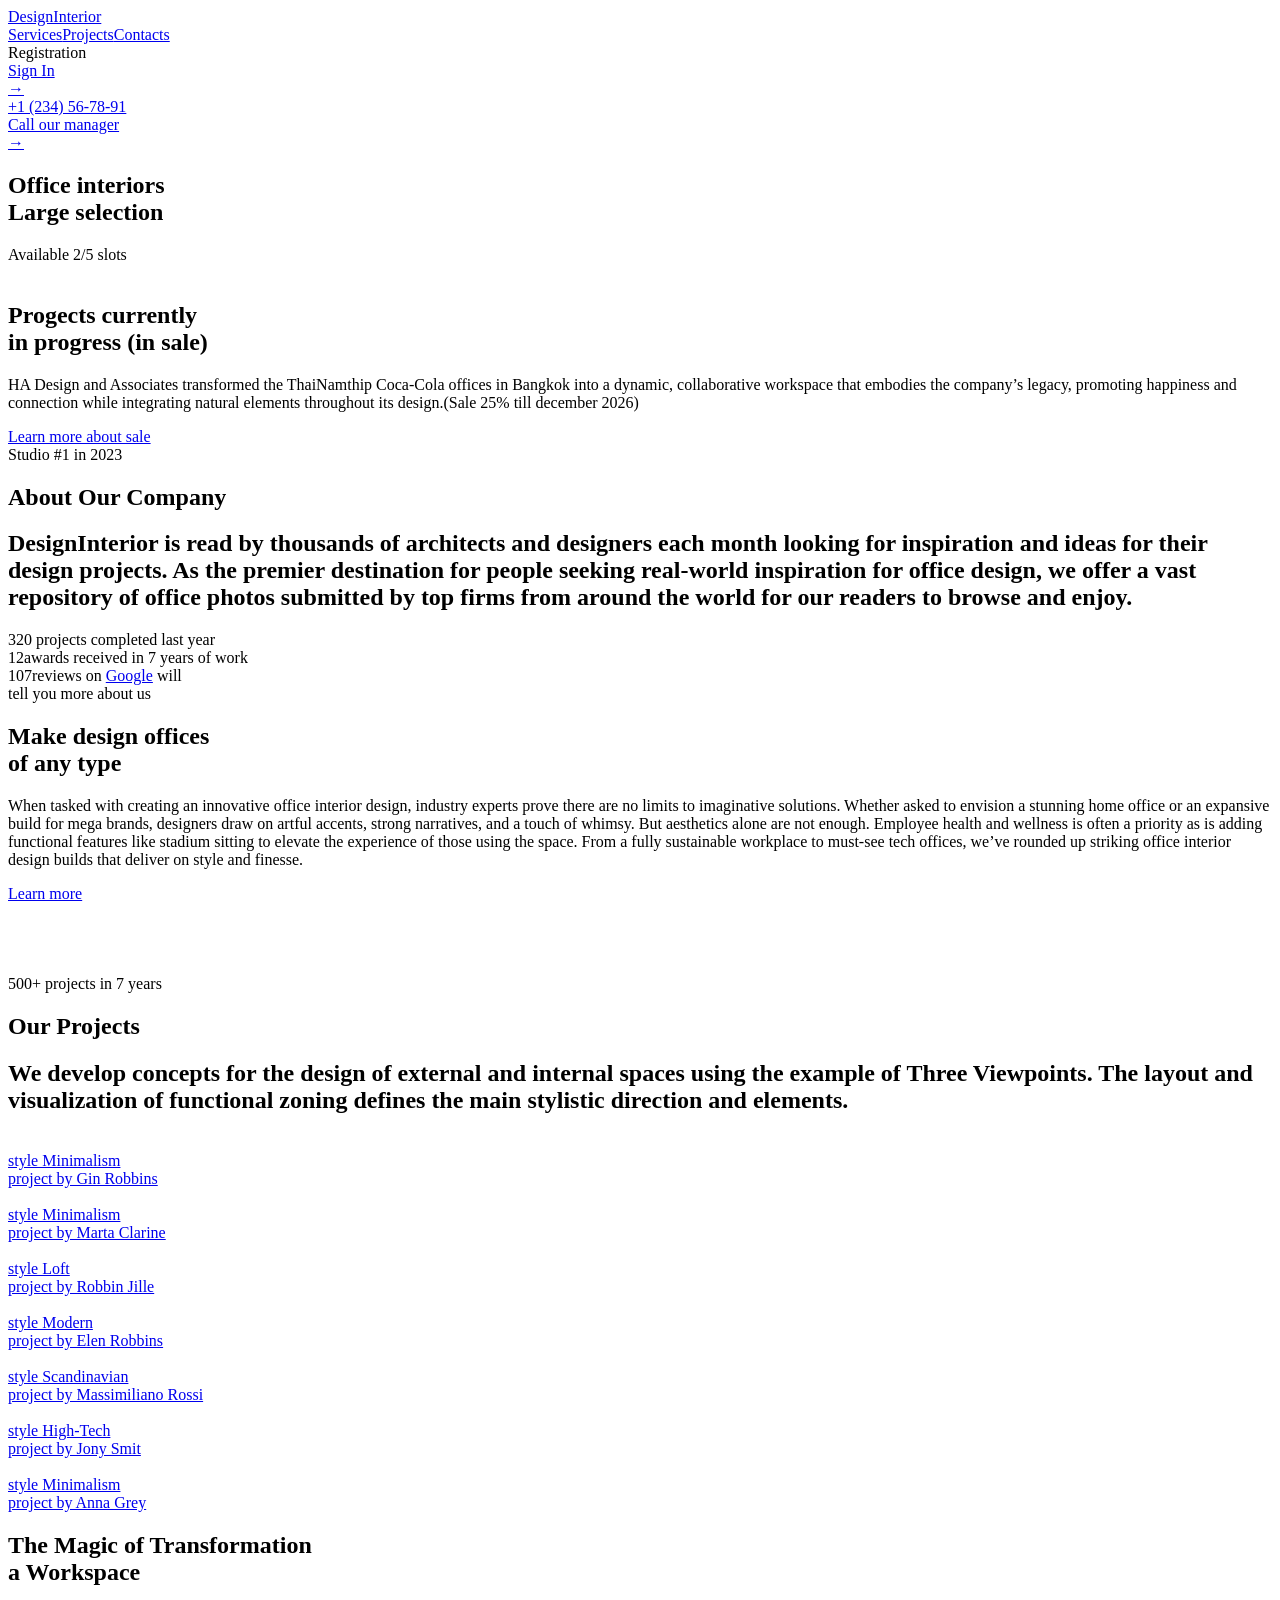
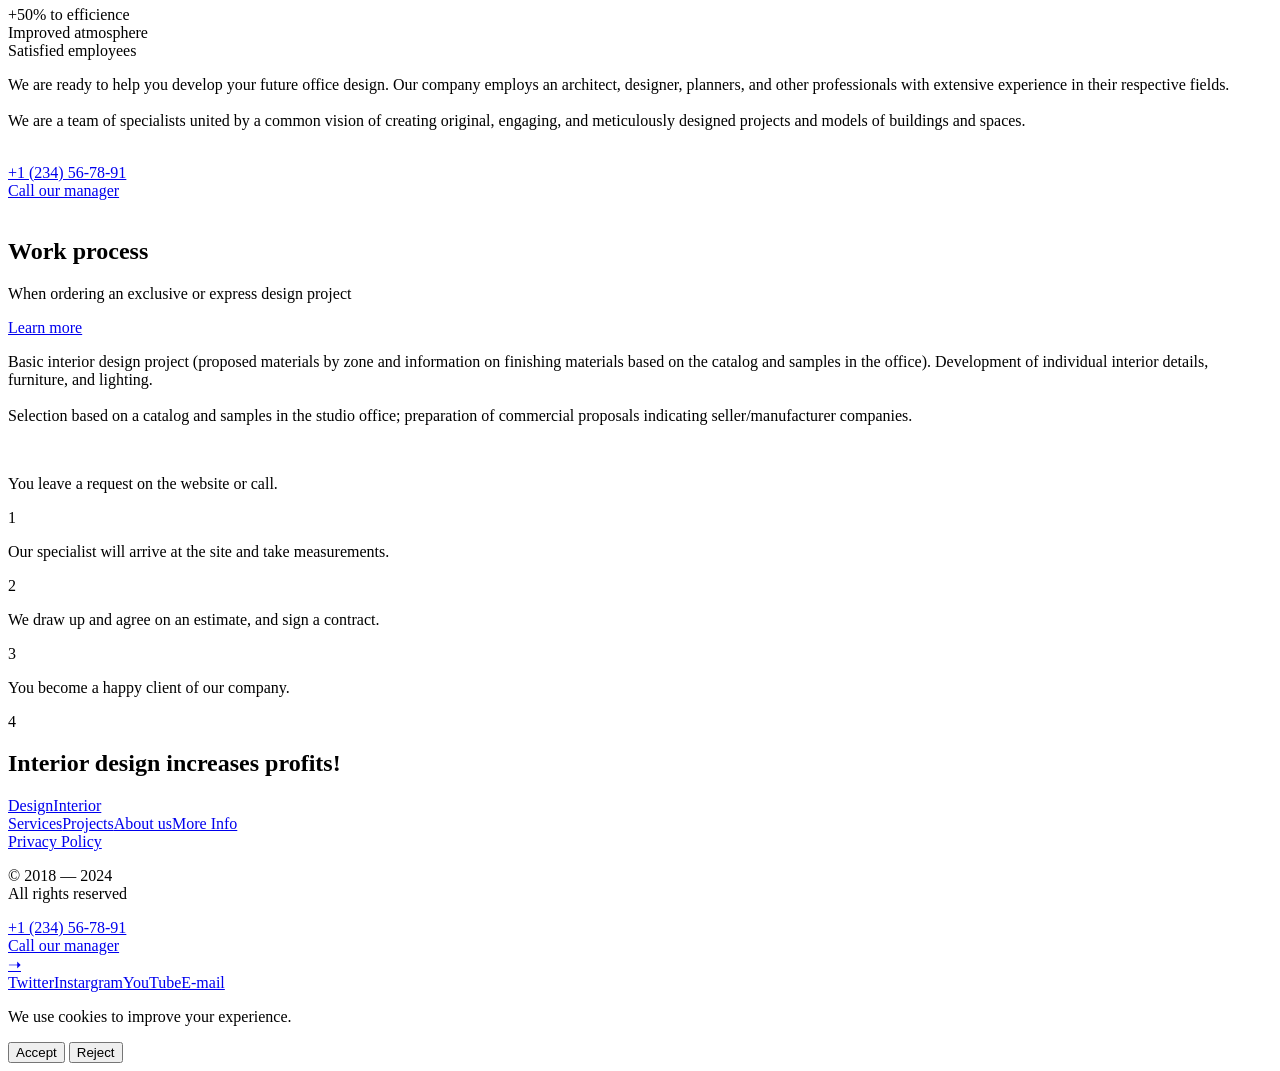
==== index.html @ 3b4ec620 "Add files via upload" ====
<!doctype html>
<!-- This site was created by Julia -->
<html 
    data-wf-page="69a6dcdc8df4a122312ee56f" 
    data-wf-status="1"
/>
        <meta
        http-equiv="content-type"
        content="text/html;charset=utf-8"
    />
   
    <head>
        <meta charset="utf-8" />
        <link href="https://cdn.prod.website-files.com/" rel="preconnect" crossorigin="anonymous" />
        <title>Disegn interiers</title>
        <meta content="design interier" name="description" />
        <meta content="Disegn interiers" property="og:title" />
        <meta content="design interier" property="og:description" />
        <meta
            content="https://img/69a6dccf8df4a122312ee3b1/69a896fa397954fa14888b35_cdu445-interior-design-828545_1920.jpg"
            property="og:image"
        />
        <meta content="Disegn interiers" name="twitter:title" />
        <meta content="design interier" name="twitter:description" />
        <meta property="og:type" content="website" />
        <meta content="summary_large_image" name="twitter:card" />
        <meta content="width=device-width, initial-scale=1" name="viewport" />
        <link href="https://fonts.googleapis.com/" rel="preconnect" />
        <link href="https://fonts.gstatic.com/" rel="preconnect" crossorigin="anonymous" />
        <link rel="stylesheet" href="https://cdnjs.cloudflare.com/ajax/libs/font-awesome/7.0.1/css/all.min.css">
        <link rel="stylesheet" href="css/styles.css">
        <link rel="stylesheet" href="privacy-policy-back-page-ok.html">
        <script src="js/webfont.js" type="text/javascript"></script>
        <script type="text/javascript">
            WebFont.load({ google: { families: ["Jost:300,400,500,600,700"] } });
        </script>
        <script type="text/javascript">
            !(function (o, c) {
                var n = c.documentElement,
                    t = " w-mod-";
                (n.className += t + "js"),
                    ("ontouchstart" in o || (o.DocumentTouch && c instanceof DocumentTouch)) &&
                        (n.className += t + "touch");
            })(window, document);
        </script>
        <link
            href="img/6a0c930e99f82356119db2fb_favicon_32.jpg"
            rel="icon"
            type="image/png"
            sizes="32x32"
            media="(prefers-color-scheme: light)"
        />
        <link
            href="img/6a0c930e99f82356119db2fb_favicon_32.jpg"
            rel="icon"
            type="image/png"
            sizes="32x32"
            media="(prefers-color-scheme: dark)"
        />
        <link
            href="img/6a0c930ed0505cf9ee46b764_favicon_32.jpg"
            rel="icon"
            type="image/png"
            sizes="48x48"
        />
        <link
            href="img/6a0c930ea760935a79077b70_favicon_32.jpg"
            rel="apple-touch-icon"
            sizes="180x180"
        />
        <link
            href="img/favicon_32.jpg"
            rel="icon"
            type="image/png"
            sizes="192x192"
        />
        <link
            href="img/6a0c930e677bb6ab9ba43493_favicon_32.jpg"
            rel="icon"
            type="image/png"
            sizes="512x512"
        />
        <style type="text/css">
            .w-webflow-badge{
                display: none!important;
           }    
        </style>
    </head>
    <body>
        <div
            data-animation="default"
            data-collapse="none"
            data-duration="400"
            data-easing="ease"
            data-easing2="ease"
            role="banner"
            class="navbar w-nav"
        >
            <div class="container-hero flex">
                <a href="#" class="logo-nav">DesignInterior</a>
                <nav role="navigation" class="nav-menu w-nav-menu">
                    <a href="#servieces" class="menu-item-nav w-nav-link">Services</a
                    ><a href="#Reviews" class="menu-item-nav w-nav-link">Projects</a
                    ><a href="#contacts" class="menu-item-nav w-nav-link">Contacts</a>
                </nav>
                <div class="phon-nav">
                    <div class="registration">Registration</div>
                    <a data-w-id="2e2c09ef-ed6f-c383-bbce-eebb34027a79" href="#" class="button-nav w-inline-block"
                        ><div class="btn-title-nav">Sign In</div>
                        <div class="arrow-text">→</div></a
                    >
                </div>
                <div class="phon-nav">
                    <a href="tel:+123456789" class="phone">+1 (234) 56-78-91</a
                    ><a href="tel:+1234567891" class="button-nav w-inline-block"
                        ><div class="btn-title-nav">Call our manager</div>
                        <div class="arrow-text">→</div></a
                    >
                </div>
            </div>
        </div>
        <section class="section-hero">
            <div class="container-hero">
                <div class="main-bg-white">
                    <div class="div-text-main">
                        <h1 class="h1-text-main">Office interiors<br />Large selection</h1>
                        <div class="text-block">Available 2/5 slots</div>
                    </div>
                    <img
                        src="img/69a896fa397954fa14888b35_cdu445-interior-design-828545_1920.jpg"
                        loading="lazy"
                        sizes="(max-width: 1920px) 100vw, 1920px"
                        srcset="
                            https://cdn.prod.website-files.com/69a6dccf8df4a122312ee3b1/69a896fa397954fa14888b35_cdu445-interior-design-828545_1920-p-500.jpg   500w,
                            https://cdn.prod.website-files.com/69a6dccf8df4a122312ee3b1/69a896fa397954fa14888b35_cdu445-interior-design-828545_1920-p-800.jpg   800w,
                            https://cdn.prod.website-files.com/69a6dccf8df4a122312ee3b1/69a896fa397954fa14888b35_cdu445-interior-design-828545_1920-p-1080.jpg 1080w,
                            https://cdn.prod.website-files.com/69a6dccf8df4a122312ee3b1/69a896fa397954fa14888b35_cdu445-interior-design-828545_1920-p-1600.jpg 1600w,
                            https://cdn.prod.website-files.com/69a6dccf8df4a122312ee3b1/69a896fa397954fa14888b35_cdu445-interior-design-828545_1920.jpg        1920w
                        "
                        alt=""
                        class="img-main"
                    />
                    <div class="w-layout-grid grid-main">
                        <h2 class="text-left-main">Progects currently <br />in progress (in sale)</h2>
                        <div class="div-right-main">
                            <p class="par-right-main">
                                HA Design and Associates transformed the ThaiNamthip Coca-Cola offices in Bangkok into a
                                dynamic, collaborative workspace that embodies the company’s legacy, promoting happiness
                                and connection while integrating natural elements throughout its design.(Sale 25% till
                                december 2026)
                            </p>
                            <a href="#workspace" class="url-main">Learn more about sale</a>
                        </div>
                    </div>
                </div>
            </div>
        </section>
        <section id="about-our-company" class="section-hero">
            <div class="container-hero">
                <div class="main-bg-white">
                    <div class="w-layout-grid grid-about">
                        <div id="w-node-_440a9930-3d2f-ceb5-37bc-5fd0ea405f44-312ee56f" class="text-block">
                            Studio #1 in 2023
                        </div>
                        <h2 class="text-left-about-copy">About Our Company</h2>
                    </div>
                    <h2 class="h2-about">
                        <span class="text-margin-about">DesignInterior</span> is read by thousands of architects and
                        designers each month looking for inspiration and ideas for their design projects. As the premier
                        destination for people seeking real-world inspiration for office design, we offer a vast
                        repository of office photos submitted by top firms from around the world for our readers to
                        browse and enjoy.<br />
                    </h2>
                    <div class="w-layout-grid grid-numbers-about">
                        <div class="text-block-3">
                            <span class="number-about">320</span> projects completed last year
                        </div>
                        <div class="text-block-4">
                            <span class="number-about">12</span>awards received in 7 years of work
                        </div>
                        <div class="text-block-5">
                            <span class="number-about">107</span>reviews on
                            <a
                                href="https://www.google.com/search?gs_ssp=eJzj4tTP1TcwMU02T1JgNGB0YPBiS8_PT89JBQBASQXT&amp;q=google&amp;oq=goo&amp;gs_lcrp=[base64]&amp;sourceid=chrome&amp;ie=UTF-8"
                                target="_blank"
                                class="link"
                                >Google</a
                            >
                            will <br />tell you more about us
                        </div>
                    </div>
                </div>
            </div>
        </section>
        <section id="servieces" class="section-hero">
            <div class="container-hero">
                <div class="main-bg-white">
                    <div class="w-layout-grid grid-design">
                        <h2 class="text-left-main">Make design offices <br />of any type</h2>
                        <div class="div-right-main">
                            <p class="par-right-main">
                                When tasked with creating an innovative office interior design, industry experts prove
                                there are no limits to imaginative solutions. Whether asked to envision a stunning home
                                office or an expansive build for mega brands, designers draw on artful accents, strong
                                narratives, and a touch of whimsy. But aesthetics alone are not enough. Employee health
                                and wellness is often a priority as is adding functional features like stadium sitting
                                to elevate the experience of those using the space. From a fully sustainable workplace
                                to must-see tech offices, we’ve rounded up striking office interior design builds that
                                deliver on style and finesse.
                            </p>
                            <a href="#workspace" class="url-main">Learn more</a>
                        </div>
                    </div>
                    <div
                        data-delay="4000"
                        data-animation="cross"
                        class="slider-design w-slider"
                        data-autoplay="false"
                        data-easing="ease"
                        data-hide-arrows="false"
                        data-disable-swipe="false"
                        data-autoplay-limit="0"
                        data-nav-spacing="3"
                        data-duration="500"
                        data-infinite="true"
                    >
                        <div class="w-slider-mask">
                            <div class="slide w-slide">
                                <img
                                    src="img/69a896fb10bda67a28e95abd_cdu445-meeting-room-828547_1920.jpg"
                                    loading="lazy"
                                    sizes="(max-width: 1920px) 100vw, 1920px"
                                    srcset="
                                        https://cdn.prod.website-files.com/69a6dccf8df4a122312ee3b1/69a896fb10bda67a28e95abd_cdu445-meeting-room-828547_1920-p-500.jpg   500w,
                                        https://cdn.prod.website-files.com/69a6dccf8df4a122312ee3b1/69a896fb10bda67a28e95abd_cdu445-meeting-room-828547_1920-p-800.jpg   800w,
                                        https://cdn.prod.website-files.com/69a6dccf8df4a122312ee3b1/69a896fb10bda67a28e95abd_cdu445-meeting-room-828547_1920-p-1080.jpg 1080w,
                                        https://cdn.prod.website-files.com/69a6dccf8df4a122312ee3b1/69a896fb10bda67a28e95abd_cdu445-meeting-room-828547_1920-p-1600.jpg 1600w,
                                        https://cdn.prod.website-files.com/69a6dccf8df4a122312ee3b1/69a896fb10bda67a28e95abd_cdu445-meeting-room-828547_1920.jpg        1920w
                                    "
                                    alt=""
                                    class="img-design"
                                />
                            </div>
                            <div class="w-slide">
                                <img
                                    src="img/69a8973fb9d70aa911abd6cd_thedigitalartist-ai-generated-8012887_1920.jpg"
                                    loading="lazy"
                                    sizes="(max-width: 1920px) 100vw, 1920px"
                                    srcset="
                                        https://cdn.prod.website-files.com/69a6dccf8df4a122312ee3b1/69a8973fb9d70aa911abd6cd_thedigitalartist-ai-generated-8012887_1920-p-500.jpg   500w,
                                        https://cdn.prod.website-files.com/69a6dccf8df4a122312ee3b1/69a8973fb9d70aa911abd6cd_thedigitalartist-ai-generated-8012887_1920-p-800.jpg   800w,
                                        https://cdn.prod.website-files.com/69a6dccf8df4a122312ee3b1/69a8973fb9d70aa911abd6cd_thedigitalartist-ai-generated-8012887_1920-p-1080.jpg 1080w,
                                        https://cdn.prod.website-files.com/69a6dccf8df4a122312ee3b1/69a8973fb9d70aa911abd6cd_thedigitalartist-ai-generated-8012887_1920-p-1600.jpg 1600w,
                                        https://cdn.prod.website-files.com/69a6dccf8df4a122312ee3b1/69a8973fb9d70aa911abd6cd_thedigitalartist-ai-generated-8012887_1920.jpg        1920w
                                    "
                                    alt=""
                                    class="img-design"
                                />
                            </div>
                        </div>
                        <div class="arrow-design w-slider-arrow-left">
                            <img
                                src="img/69a723e8b262e1ba649b5d27_Frame%20(1).svg"
                                loading="lazy"
                                alt=""
                                class="arrow-rev"
                            />
                        </div>
                        <div class="arrow-design right w-slider-arrow-right">
                            <img
                                src="img/69a723e8b262e1ba649b5d27_Frame%20(1).svg"
                                loading="lazy"
                                alt=""
                                class="arrow-revcopy"
                            />
                        </div>
                        <div class="slide-nav w-slider-nav w-round w-num"></div>
                    </div>
                </div>
            </div>
        </section>
        <section id="Reviews" class="section-hero">
            <div class="container-hero">
                <div class="main-bg-white">
                    <div class="w-layout-grid grid-project-copy">
                        <div id="w-node-bd1e5ffb-931c-a268-71c0-9f7e60d21902-312ee56f" class="text-block">
                            500+ projects in 7 years
                        </div>
                        <h2 class="text-left-project-copy">Our Projects</h2>
                    </div>
                    <h2 class="h2-project-copy">
                        <span class="text-margin-project">We</span> develop concepts for the design of external and
                        internal spaces using the example of Three Viewpoints. The layout and visualization of
                        functional zoning defines the main stylistic direction and elements.<br />
                    </h2>
                    <div class="galerry-project big">
                        <a href="#" class="link-progect w-inline-block"
                            ><img
                                src="img/69a896fa5bc4a443ef484aab_graphixmade-office-7829030_1920.jpg"
                                loading="lazy"
                                sizes="(max-width: 1280px) 100vw, 1280px"
                                srcset="
                                    https://cdn.prod.website-files.com/69a6dccf8df4a122312ee3b1/69a896fa5bc4a443ef484aab_graphixmade-office-7829030_1920-p-500.jpg   500w,
                                    https://cdn.prod.website-files.com/69a6dccf8df4a122312ee3b1/69a896fa5bc4a443ef484aab_graphixmade-office-7829030_1920-p-800.jpg   800w,
                                    https://cdn.prod.website-files.com/69a6dccf8df4a122312ee3b1/69a896fa5bc4a443ef484aab_graphixmade-office-7829030_1920-p-1080.jpg 1080w,
                                    https://cdn.prod.website-files.com/69a6dccf8df4a122312ee3b1/69a896fa5bc4a443ef484aab_graphixmade-office-7829030_1920.jpg        1280w
                                "
                                alt=""
                                class="img-project"
                            />
                            <div class="title-img-project">style Minimalism</div>
                            <div>project by Gin Robbins</div></a
                        ><a href="#" class="link-progect big w-inline-block"
                            ><img
                                src="img/69a896faf5322ec0ecd57ed1_cdu445-set-top-box-828550_1920.jpg"
                                loading="lazy"
                                sizes="(max-width: 1920px) 100vw, 1920px"
                                srcset="
                                    https://cdn.prod.website-files.com/69a6dccf8df4a122312ee3b1/69a896faf5322ec0ecd57ed1_cdu445-set-top-box-828550_1920-p-500.jpg   500w,
                                    https://cdn.prod.website-files.com/69a6dccf8df4a122312ee3b1/69a896faf5322ec0ecd57ed1_cdu445-set-top-box-828550_1920-p-800.jpg   800w,
                                    https://cdn.prod.website-files.com/69a6dccf8df4a122312ee3b1/69a896faf5322ec0ecd57ed1_cdu445-set-top-box-828550_1920-p-1080.jpg 1080w,
                                    https://cdn.prod.website-files.com/69a6dccf8df4a122312ee3b1/69a896faf5322ec0ecd57ed1_cdu445-set-top-box-828550_1920-p-1600.jpg 1600w,
                                    https://cdn.prod.website-files.com/69a6dccf8df4a122312ee3b1/69a896faf5322ec0ecd57ed1_cdu445-set-top-box-828550_1920.jpg        1920w
                                "
                                alt=""
                                class="img-project big"
                            />
                            <div class="title-img-project">style Minimalism</div>
                            <div>project by Marta Clarine</div></a
                        >
                    </div>
                    <div class="galerry-project big flexvert">
                        <a href="#" class="link-progect top w-inline-block"
                            ><img
                                src="img/69a8973fb9d70aa911abd6cd_thedigitalartist-ai-generated-8012887_1920.jpg"
                                loading="lazy"
                                sizes="(max-width: 1920px) 100vw, 1920px"
                                srcset="
                                    https://cdn.prod.website-files.com/69a6dccf8df4a122312ee3b1/69a8973fb9d70aa911abd6cd_thedigitalartist-ai-generated-8012887_1920-p-500.jpg   500w,
                                    https://cdn.prod.website-files.com/69a6dccf8df4a122312ee3b1/69a8973fb9d70aa911abd6cd_thedigitalartist-ai-generated-8012887_1920-p-800.jpg   800w,
                                    https://cdn.prod.website-files.com/69a6dccf8df4a122312ee3b1/69a8973fb9d70aa911abd6cd_thedigitalartist-ai-generated-8012887_1920-p-1080.jpg 1080w,
                                    https://cdn.prod.website-files.com/69a6dccf8df4a122312ee3b1/69a8973fb9d70aa911abd6cd_thedigitalartist-ai-generated-8012887_1920-p-1600.jpg 1600w,
                                    https://cdn.prod.website-files.com/69a6dccf8df4a122312ee3b1/69a8973fb9d70aa911abd6cd_thedigitalartist-ai-generated-8012887_1920.jpg        1920w
                                "
                                alt=""
                                class="img-project top"
                            />
                            <div class="title-img-project">style Loft</div>
                            <div>project by Robbin Jille</div></a
                        ><a href="#" class="link-progect size w-inline-block"
                            ><img
                                src="img/69a896fb10bda67a28e95abd_cdu445-meeting-room-828547_1920.jpg"
                                loading="lazy"
                                sizes="(max-width: 1920px) 100vw, 1920px"
                                srcset="
                                    https://cdn.prod.website-files.com/69a6dccf8df4a122312ee3b1/69a896fb10bda67a28e95abd_cdu445-meeting-room-828547_1920-p-500.jpg   500w,
                                    https://cdn.prod.website-files.com/69a6dccf8df4a122312ee3b1/69a896fb10bda67a28e95abd_cdu445-meeting-room-828547_1920-p-800.jpg   800w,
                                    https://cdn.prod.website-files.com/69a6dccf8df4a122312ee3b1/69a896fb10bda67a28e95abd_cdu445-meeting-room-828547_1920-p-1080.jpg 1080w,
                                    https://cdn.prod.website-files.com/69a6dccf8df4a122312ee3b1/69a896fb10bda67a28e95abd_cdu445-meeting-room-828547_1920-p-1600.jpg 1600w,
                                    https://cdn.prod.website-files.com/69a6dccf8df4a122312ee3b1/69a896fb10bda67a28e95abd_cdu445-meeting-room-828547_1920.jpg        1920w
                                "
                                alt=""
                                class="img-project vertical"
                            />
                            <div class="title-img-project">style Modern</div>
                            <div>project by Elen Robbins</div></a
                        ><a href="#" class="link-progect middle w-inline-block"
                            ><img
                                src="img/69a896fa397954fa14888b35_cdu445-interior-design-828545_1920.jpg"
                                loading="lazy"
                                sizes="(max-width: 1920px) 100vw, 1920px"
                                srcset="
                                    https://cdn.prod.website-files.com/69a6dccf8df4a122312ee3b1/69a896fa397954fa14888b35_cdu445-interior-design-828545_1920-p-500.jpg   500w,
                                    https://cdn.prod.website-files.com/69a6dccf8df4a122312ee3b1/69a896fa397954fa14888b35_cdu445-interior-design-828545_1920-p-800.jpg   800w,
                                    https://cdn.prod.website-files.com/69a6dccf8df4a122312ee3b1/69a896fa397954fa14888b35_cdu445-interior-design-828545_1920-p-1080.jpg 1080w,
                                    https://cdn.prod.website-files.com/69a6dccf8df4a122312ee3b1/69a896fa397954fa14888b35_cdu445-interior-design-828545_1920-p-1600.jpg 1600w,
                                    https://cdn.prod.website-files.com/69a6dccf8df4a122312ee3b1/69a896fa397954fa14888b35_cdu445-interior-design-828545_1920.jpg        1920w
                                "
                                alt=""
                                class="img-project middle"
                            />
                            <div class="title-img-project">style Scandinavian</div>
                            <div>project by Massimiliano Rossi</div></a
                        >
                    </div>
                    <div class="galerry-project big">
                        <a href="#" class="link-progect big w-inline-block"
                            ><img
                                src="img/69a896faf5322ec0ecd57ed1_cdu445-set-top-box-828550_1920.jpg"
                                loading="lazy"
                                sizes="(max-width: 1920px) 100vw, 1920px"
                                srcset="
                                    https://cdn.prod.website-files.com/69a6dccf8df4a122312ee3b1/69a896faf5322ec0ecd57ed1_cdu445-set-top-box-828550_1920-p-500.jpg   500w,
                                    https://cdn.prod.website-files.com/69a6dccf8df4a122312ee3b1/69a896faf5322ec0ecd57ed1_cdu445-set-top-box-828550_1920-p-800.jpg   800w,
                                    https://cdn.prod.website-files.com/69a6dccf8df4a122312ee3b1/69a896faf5322ec0ecd57ed1_cdu445-set-top-box-828550_1920-p-1080.jpg 1080w,
                                    https://cdn.prod.website-files.com/69a6dccf8df4a122312ee3b1/69a896faf5322ec0ecd57ed1_cdu445-set-top-box-828550_1920-p-1600.jpg 1600w,
                                    https://cdn.prod.website-files.com/69a6dccf8df4a122312ee3b1/69a896faf5322ec0ecd57ed1_cdu445-set-top-box-828550_1920.jpg        1920w
                                "
                                alt=""
                                class="img-project big left _250"
                            />
                            <div class="title-img-project">style High-Tech</div>
                            <div>project by Jony Smit</div></a
                        ><a href="#" class="link-progect _35 w-inline-block"
                            ><img
                                src="img/69a896fa5bc4a443ef484aab_graphixmade-office-7829030_1920.jpg"
                                loading="lazy"
                                sizes="(max-width: 1280px) 100vw, 1280px"
                                srcset="
                                    https://cdn.prod.website-files.com/69a6dccf8df4a122312ee3b1/69a896fa5bc4a443ef484aab_graphixmade-office-7829030_1920-p-500.jpg   500w,
                                    https://cdn.prod.website-files.com/69a6dccf8df4a122312ee3b1/69a896fa5bc4a443ef484aab_graphixmade-office-7829030_1920-p-800.jpg   800w,
                                    https://cdn.prod.website-files.com/69a6dccf8df4a122312ee3b1/69a896fa5bc4a443ef484aab_graphixmade-office-7829030_1920-p-1080.jpg 1080w,
                                    https://cdn.prod.website-files.com/69a6dccf8df4a122312ee3b1/69a896fa5bc4a443ef484aab_graphixmade-office-7829030_1920.jpg        1280w
                                "
                                alt=""
                                class="img-project _350"
                            />
                            <div class="title-img-project">style Minimalism</div>
                            <div>project by Anna Grey</div></a
                        >
                    </div>
                </div>
            </div>
        </section>
        <section id="workspace" class="section-hero">
            <div class="container-hero">
                <div class="main-bg-white">
                    <h2 class="text-left-magic-copy-copy">The Magic of Transformation <br />a Workspace</h2>
                    <div class="div-magic">
                        <div class="text-block">+50% to efficience</div>
                        <div class="text-block">Improved atmosphere</div>
                        <div class="text-block">Satisfied employees</div>
                    </div>
                    <div class="div-50-magic">
                        <p class="paragraph">
                            We are ready to help you develop your future office design. Our company employs an
                            architect, designer, planners, and other professionals with extensive experience in their
                            respective fields. <br /><br />We are a team of specialists united by a common vision of
                            creating original, engaging, and meticulously designed projects and models of buildings and
                            spaces.
                        </p>
                    </div>
                    <div class="phone-magic">
                        <div class="tablet-version">
                            <img
                                src="img/69a896fa397954fa14888b35_cdu445-interior-design-828545_1920.jpg"
                                loading="lazy"
                                sizes="(max-width: 1920px) 100vw, 1920px"
                                srcset="
                                    https://cdn.prod.website-files.com/69a6dccf8df4a122312ee3b1/69a896fa397954fa14888b35_cdu445-interior-design-828545_1920-p-500.jpg   500w,
                                    https://cdn.prod.website-files.com/69a6dccf8df4a122312ee3b1/69a896fa397954fa14888b35_cdu445-interior-design-828545_1920-p-800.jpg   800w,
                                    https://cdn.prod.website-files.com/69a6dccf8df4a122312ee3b1/69a896fa397954fa14888b35_cdu445-interior-design-828545_1920-p-1080.jpg 1080w,
                                    https://cdn.prod.website-files.com/69a6dccf8df4a122312ee3b1/69a896fa397954fa14888b35_cdu445-interior-design-828545_1920-p-1600.jpg 1600w,
                                    https://cdn.prod.website-files.com/69a6dccf8df4a122312ee3b1/69a896fa397954fa14888b35_cdu445-interior-design-828545_1920.jpg        1920w
                                "
                                alt=""
                                class="img-magic"
                            /><img
                                src="img/69a896faf5322ec0ecd57ed1_cdu445-set-top-box-828550_1920.jpg"
                                loading="lazy"
                                sizes="(max-width: 1920px) 100vw, 1920px"
                                srcset="
                                    https://cdn.prod.website-files.com/69a6dccf8df4a122312ee3b1/69a896faf5322ec0ecd57ed1_cdu445-set-top-box-828550_1920-p-500.jpg   500w,
                                    https://cdn.prod.website-files.com/69a6dccf8df4a122312ee3b1/69a896faf5322ec0ecd57ed1_cdu445-set-top-box-828550_1920-p-800.jpg   800w,
                                    https://cdn.prod.website-files.com/69a6dccf8df4a122312ee3b1/69a896faf5322ec0ecd57ed1_cdu445-set-top-box-828550_1920-p-1080.jpg 1080w,
                                    https://cdn.prod.website-files.com/69a6dccf8df4a122312ee3b1/69a896faf5322ec0ecd57ed1_cdu445-set-top-box-828550_1920-p-1600.jpg 1600w,
                                    https://cdn.prod.website-files.com/69a6dccf8df4a122312ee3b1/69a896faf5322ec0ecd57ed1_cdu445-set-top-box-828550_1920.jpg        1920w
                                "
                                alt=""
                                class="img-magic midle"
                            /><img
                                src="img/69a896fb10bda67a28e95abd_cdu445-meeting-room-828547_1920.jpg"
                                loading="lazy"
                                sizes="(max-width: 1920px) 100vw, 1920px"
                                srcset="
                                    https://cdn.prod.website-files.com/69a6dccf8df4a122312ee3b1/69a896fb10bda67a28e95abd_cdu445-meeting-room-828547_1920-p-500.jpg   500w,
                                    https://cdn.prod.website-files.com/69a6dccf8df4a122312ee3b1/69a896fb10bda67a28e95abd_cdu445-meeting-room-828547_1920-p-800.jpg   800w,
                                    https://cdn.prod.website-files.com/69a6dccf8df4a122312ee3b1/69a896fb10bda67a28e95abd_cdu445-meeting-room-828547_1920-p-1080.jpg 1080w,
                                    https://cdn.prod.website-files.com/69a6dccf8df4a122312ee3b1/69a896fb10bda67a28e95abd_cdu445-meeting-room-828547_1920-p-1600.jpg 1600w,
                                    https://cdn.prod.website-files.com/69a6dccf8df4a122312ee3b1/69a896fb10bda67a28e95abd_cdu445-meeting-room-828547_1920.jpg        1920w
                                "
                                alt=""
                                class="img-magic right"
                            />
                        </div>
                        <div class="phone-nav-copy">
                            <a href="tel:+123456789" class="phone">+1 (234) 56-78-91</a
                            ><a href="tel:+1234567891" class="button-nav w-inline-block"
                                ><div class="btn-title-nav">Call our manager</div>
                                <img
                                    src="img/69a723e8b262e1ba649b5d27_Frame%20(1).svg"
                                    loading="lazy"
                                    alt=""
                                    class="a"
                            /></a>
                        </div>
                    </div>
                </div>
            </div>
        </section>
        <section class="section-hero">
            <div class="container-hero">
                <div class="main-bg-white">
                    <div class="w-layout-grid grid-process">
                        <div class="adaptive-no"></div>
                        <div class="div-process">
                            <h2 class="h2-process">Work process</h2>
                            <p class="paragraph-2">When ordering an exclusive or express design project</p>
                            <a href="#workspace" class="link-process">Learn more</a>
                        </div>
                        <p id="w-node-_5c4223fe-7e2a-e31a-5ead-d8a7292eb842-312ee56f" class="par-process">
                            Basic interior design project (proposed materials by zone and information on finishing
                            materials based on the catalog and samples in the office). Development of individual
                            interior details, furniture, and lighting.<br /><br />Selection based on a catalog and
                            samples in the studio office; preparation of commercial proposals indicating
                            seller/manufacturer companies.<br />
                        </p>
                    </div>
                    <div class="div-img-process">
                        <img
                            src="img/69a896fa432fe3e73b346e86_thedigitalartist-ai-generated-8012886_1920.jpg"
                            loading="lazy"
                            sizes="(max-width: 1920px) 100vw, 1920px"
                            srcset="
                                https://cdn.prod.website-files.com/69a6dccf8df4a122312ee3b1/69a896fa432fe3e73b346e86_thedigitalartist-ai-generated-8012886_1920-p-500.jpg   500w,
                                https://cdn.prod.website-files.com/69a6dccf8df4a122312ee3b1/69a896fa432fe3e73b346e86_thedigitalartist-ai-generated-8012886_1920-p-800.jpg   800w,
                                https://cdn.prod.website-files.com/69a6dccf8df4a122312ee3b1/69a896fa432fe3e73b346e86_thedigitalartist-ai-generated-8012886_1920-p-1080.jpg 1080w,
                                https://cdn.prod.website-files.com/69a6dccf8df4a122312ee3b1/69a896fa432fe3e73b346e86_thedigitalartist-ai-generated-8012886_1920-p-1600.jpg 1600w,
                                https://cdn.prod.website-files.com/69a6dccf8df4a122312ee3b1/69a896fa432fe3e73b346e86_thedigitalartist-ai-generated-8012886_1920.jpg        1920w
                            "
                            alt=""
                            class="img-process"
                        />
                        <div class="w-layout-grid grid-img-process">
                            <div class="no"></div>
                            <div class="white-1-process">
                                <p>You leave a request on the website or call.</p>
                                <div class="text-block-6">1</div>
                            </div>
                            <div class="no"></div>
                            <div class="no"></div>
                            <div class="white-1-process">
                                <p>Our specialist will arrive at the site and take measurements.</p>
                                <div class="text-block-7">2</div>
                            </div>
                            <div class="white-1-process">
                                <p>We draw up and agree on an estimate, and sign a contract.</p>
                                <div class="text-block-8">3</div>
                            </div>
                            <div class="no"></div>
                            <div class="white-1-process">
                                <p>You become a happy client of our company.</p>
                                <div class="text-block-9">4</div>
                            </div>
                        </div>
                    </div>
                </div>
            </div>
        </section>
        <section id="contacts" class="section-hero footer">
            <div class="container-hero footer">
                <div class="main-bg-white footer">
                    <h2 class="h2-footer">Interior design increases profits!</h2>
                    <div class="w-layout-grid grid-footer">
                        <div class="div-left-footer">
                            <a href="#" class="logo-nav footer">DesignInterior</a>
                            <div class="menu-footer">
                                <a href="#servieces" class="link-2">Services</a
                                ><a href="#Reviews" class="link-3">Projects</a
                                ><a href="#about-our-company" class="link-4">About us</a
                                ><a href="#workspace" class="link-5">More Info</a>
                            </div>
                            <div class="info-footer">
                                <a href="privacy-policy-back-page-ok.html">Privacy Policy</a>
                                <p class="copiright-footer">© 2018 — 2024 <br />All rights reserved</p>
                            </div>
                        </div>
                        <div class="div-right-footer">
                            <a href="tel:+1(234)56-78-91" class="phone-footer">+1 (234) 56-78-91</a
                            ><a href="tel:4567891" class="button-footer w-inline-block"
                                ><div class="text-block-2">Call our manager</div>
                                <div class="arrow-footer">➝</div></a
                            >
                            <div class="social-footer">
                                <a href="https://x.com/" target="_blank" class="text-social-link">Twitter</a
                                ><a
                                    href="https://www.instagram.com/accounts/login/"
                                    target="_blank"
                                    class="text-social-link"
                                    >Instargram</a
                                ><a href="https://www.youtube.com/" target="_blank" class="text-social-link">YouTube</a
                                ><a href="https://mail.google.com/news" target="_blank" class="text-social-link"
                                    >E-mail</a
                                >
                            </div>
                        </div>
                    </div>
                </div>
            </div>
        </section>
        <div style="display: none" class="modal-wrapper">
            <div
                style="
                    -webkit-transform: translate3d(0, 100vw, 0) scale3d(1, 1, 1) rotateX(0) rotateY(0) rotateZ(0)
                        skew(0, 0);
                    -moz-transform: translate3d(0, 100vw, 0) scale3d(1, 1, 1) rotateX(0) rotateY(0) rotateZ(0)
                        skew(0, 0);
                    -ms-transform: translate3d(0, 100vw, 0) scale3d(1, 1, 1) rotateX(0) rotateY(0) rotateZ(0) skew(0, 0);
                    transform: translate3d(0, 100vw, 0) scale3d(1, 1, 1) rotateX(0) rotateY(0) rotateZ(0) skew(0, 0);
                "
                class="modal-window"
            >
                <div class="text-popup">Create an Account</div>
                <div class="max-width">
                    <p class="popup-paragraf">
                        Create an account to enjoy all the servieces whithout any ads for free!
                    </p>
                </div>
                <div class="form-block w-form">
                    <form
                        id="email-form"
                        name="email-form"
                        data-name="Email Form"
                        action="mail.php"
                        method="post"
                        class="form"
                        data-wf-page-id="69a6dcdc8df4a122312ee56f"
                        data-wf-element-id="411a781e-d1ad-0596-185a-d535b7e57dbc"
                        data-turnstile-sitekey="0x4AAAAAAAQTptj2So4dx43e"
                    >
                        <input
                            class="input w-input"
                            maxlength="256"
                            name="E-mail"
                            data-name="E-mail"
                            placeholder="E-mail Adderes"
                            type="email"
                            id="E-mail"
                            required=""
                        />
                            <div class="form-block w-form password-wrapper">
                                <input
                            class="input w-input"
                            maxlength="256"
                            name="Password"
                            data-name="Password"
                            placeholder="Password"
                            type="password"
                            id="Password"
                            required=""
                            />
                            <label class="w-checkbox checkbox-popup"
                             />
                            <button type="button" id="togglePassword">
                            <i class="fa-regular fa-eye-slash"></i>
                            </button>
                            </div>
                            <input
                                type="checkbox"
                                id="checkbox"
                                name="checkbox"
                                data-name="Checkbox"
                                required=""
                                class="w-checkbox-input checkbox"
                            />
                            <span class="checkbox-text w-form-label" for="checkbox"
                                >I agree to the
                                <a href="privacy-policy-back-page-ok.html" class="checkbox-pp">Privacy Policy</a></span
                            ></label
                        >
                        <div class="popup-button">
                            <input
                                type="submit"
                                data-wait="Please wait..."
                                class="submit-button w-button"
                                value="Create Account"
                            />
                            <div class="popup-text">
                                Already have an Account?<br />
                                <a href="#" class="sign-in">Sign in!</a>
                            </div>
                        </div>
                    </form>
                    <!-- <div class="w-form-done"><div>Thank you! Your submission has been received!</div></div>
                    <div class="w-form-fail"><div>Oops! Something went wrong while submitting the form.</div></div> -->
                </div>
                <img
                    src="img/6a05cb5dfc07b801165035c1_Frame%20(3).svg"
                    loading="lazy"
                    data-w-id="411a781e-d1ad-0596-185a-d535b7e57dcb"
                    alt=""
                    class="close"
                />
            </div>
        </div>
        <div id="cookie-banner" class="cookie-banner">
        <p>We use cookies to improve your experience.</p>
        <button id="accept-cookies">Accept</button>
        <button id="reject-cookies">Reject</button>
</div>

        <script src="https://d3e54v103j8qbb.cloudfront.net/js/jquery-3.5.1.min.dc5e7f18c8.js?site=69a6dccf8df4a122312ee3b1" type="text/javascript" integrity="sha256-9/aliU8dGd2tb6OSsuzixeV4y/faTqgFtohetphbbj0=" crossorigin="anonymous"
        ></script>
        <script
            src="js/webflow.schunk.36b8fb49256177c8.js"
            type="text/javascript"
            integrity="sha384-4abIlA5/v7XaW1HMXKBgnUuhnjBYJ/Z9C1OSg4OhmVw9O3QeHJ/qJqFBERCDPv7G"
            crossorigin="anonymous"
        ></script>
        <script
            src="js/webflow.schunk.f383f5e6d5965c7d.js"
            type="text/javascript"
            integrity="sha384-QnOp7fbOcrKXZDi7+0fkHJk90FV9G/AoswfyaoltjC7RwYWcCfFhbXP4nXa9dqGz"
            crossorigin="anonymous"
        ></script>
        <script
            src="js/webflow.schunk.dac51c455b7e76af.js"
            type="text/javascript"
            integrity="sha384-ZQ6U9fIU+7NO4yp5YptTIwCSqp+zvOO+9sjFM6NR3D4Ma7CCSf/lR7Ilthe4YRiw"
            crossorigin="anonymous"
        ></script>
        <script
            src="js/webflow.b1dc02e5.c72d580f8ec2b47b.js"
            type="text/javascript"
            integrity="sha384-Hwu9du25XjBzNuhP6KirnyAP1OPxMgghkKRW8ZTAP6S3lanaCJcSmloBks553b7W"
            crossorigin="anonymous"
        ></script>
        <script>
        const passwordInput = document.getElementById('Password');
const togglePassword = document.getElementById('togglePassword');
const icon = togglePassword.querySelector('i');

togglePassword.addEventListener('click', () => {
const hidden = passwordInput.type === 'password';

passwordInput.type = hidden ? 'text' : 'password';

icon.classList.toggle('fa-eye');
icon.classList.toggle('fa-eye-slash');
togglePassword.classList.toggle('active');
});

        </script>


<script>
    const banner = document.getElementById("cookie-banner");

if (localStorage.getItem("cookieConsent")) {
  banner.classList.add("hidden");
}

document
  .getElementById("accept-cookies")
  .addEventListener("click", () => {
    localStorage.setItem("cookieConsent", "accepted");

    // Здесь подключаем аналитику
    loadAnalytics();

    banner.classList.add("hidden");
  });

document
  .getElementById("reject-cookies")
  .addEventListener("click", () => {
    localStorage.setItem("cookieConsent", "rejected");
    banner.classList.add("hidden");
  });

function loadAnalytics() {
  console.log("Analytics loaded");
}
</script>
    </body>
</html>
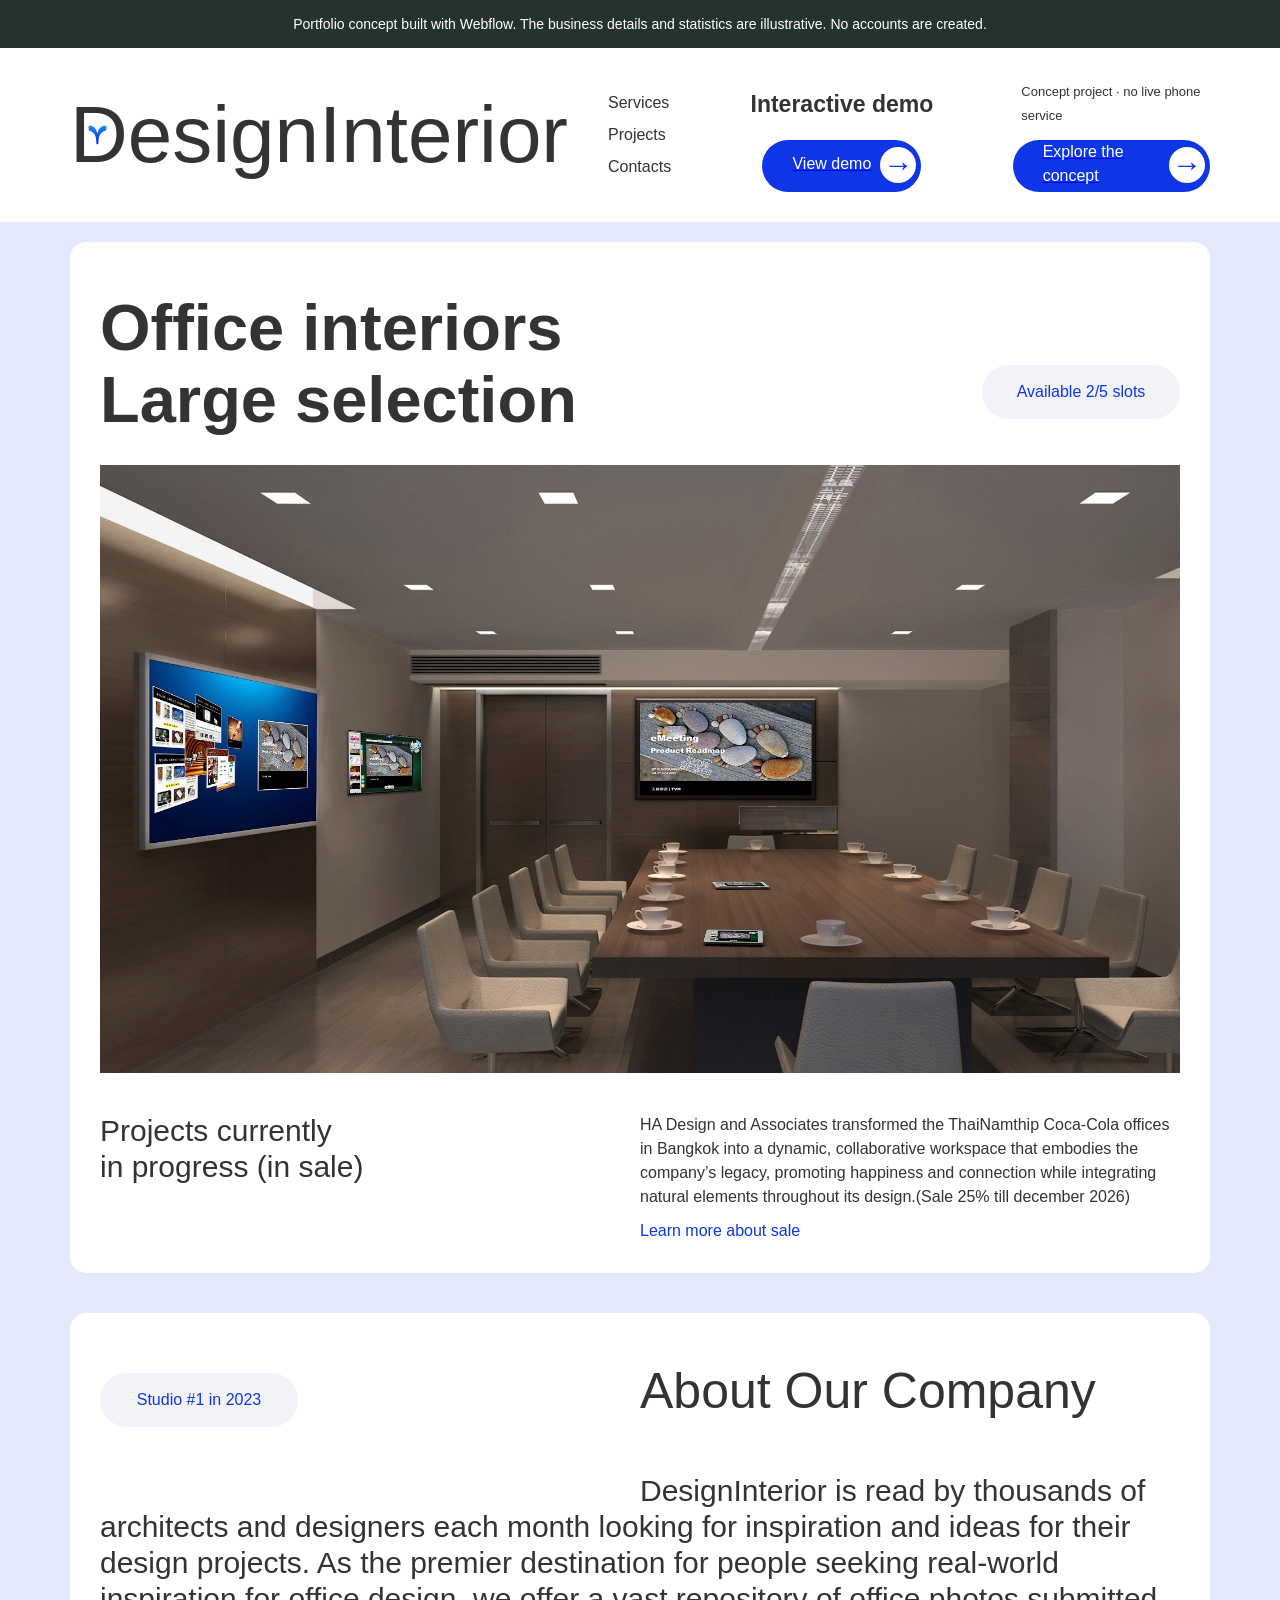
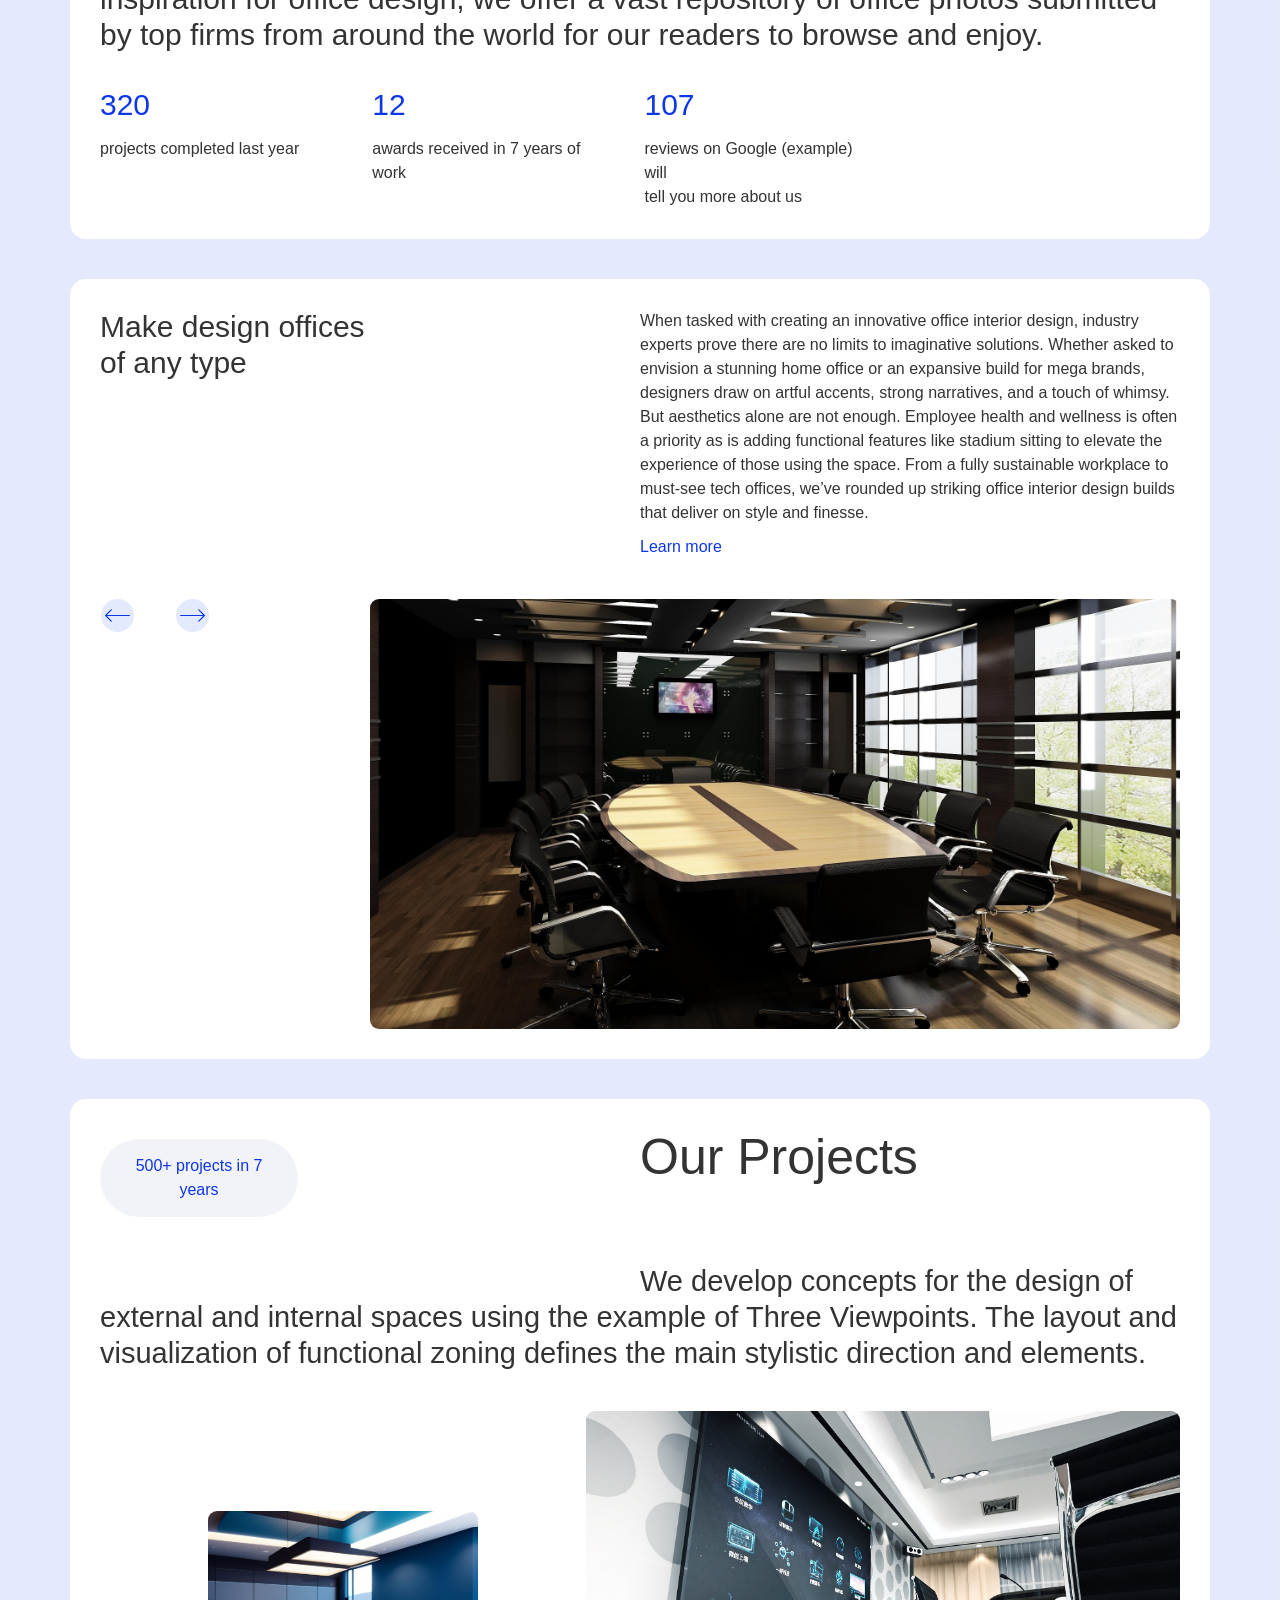
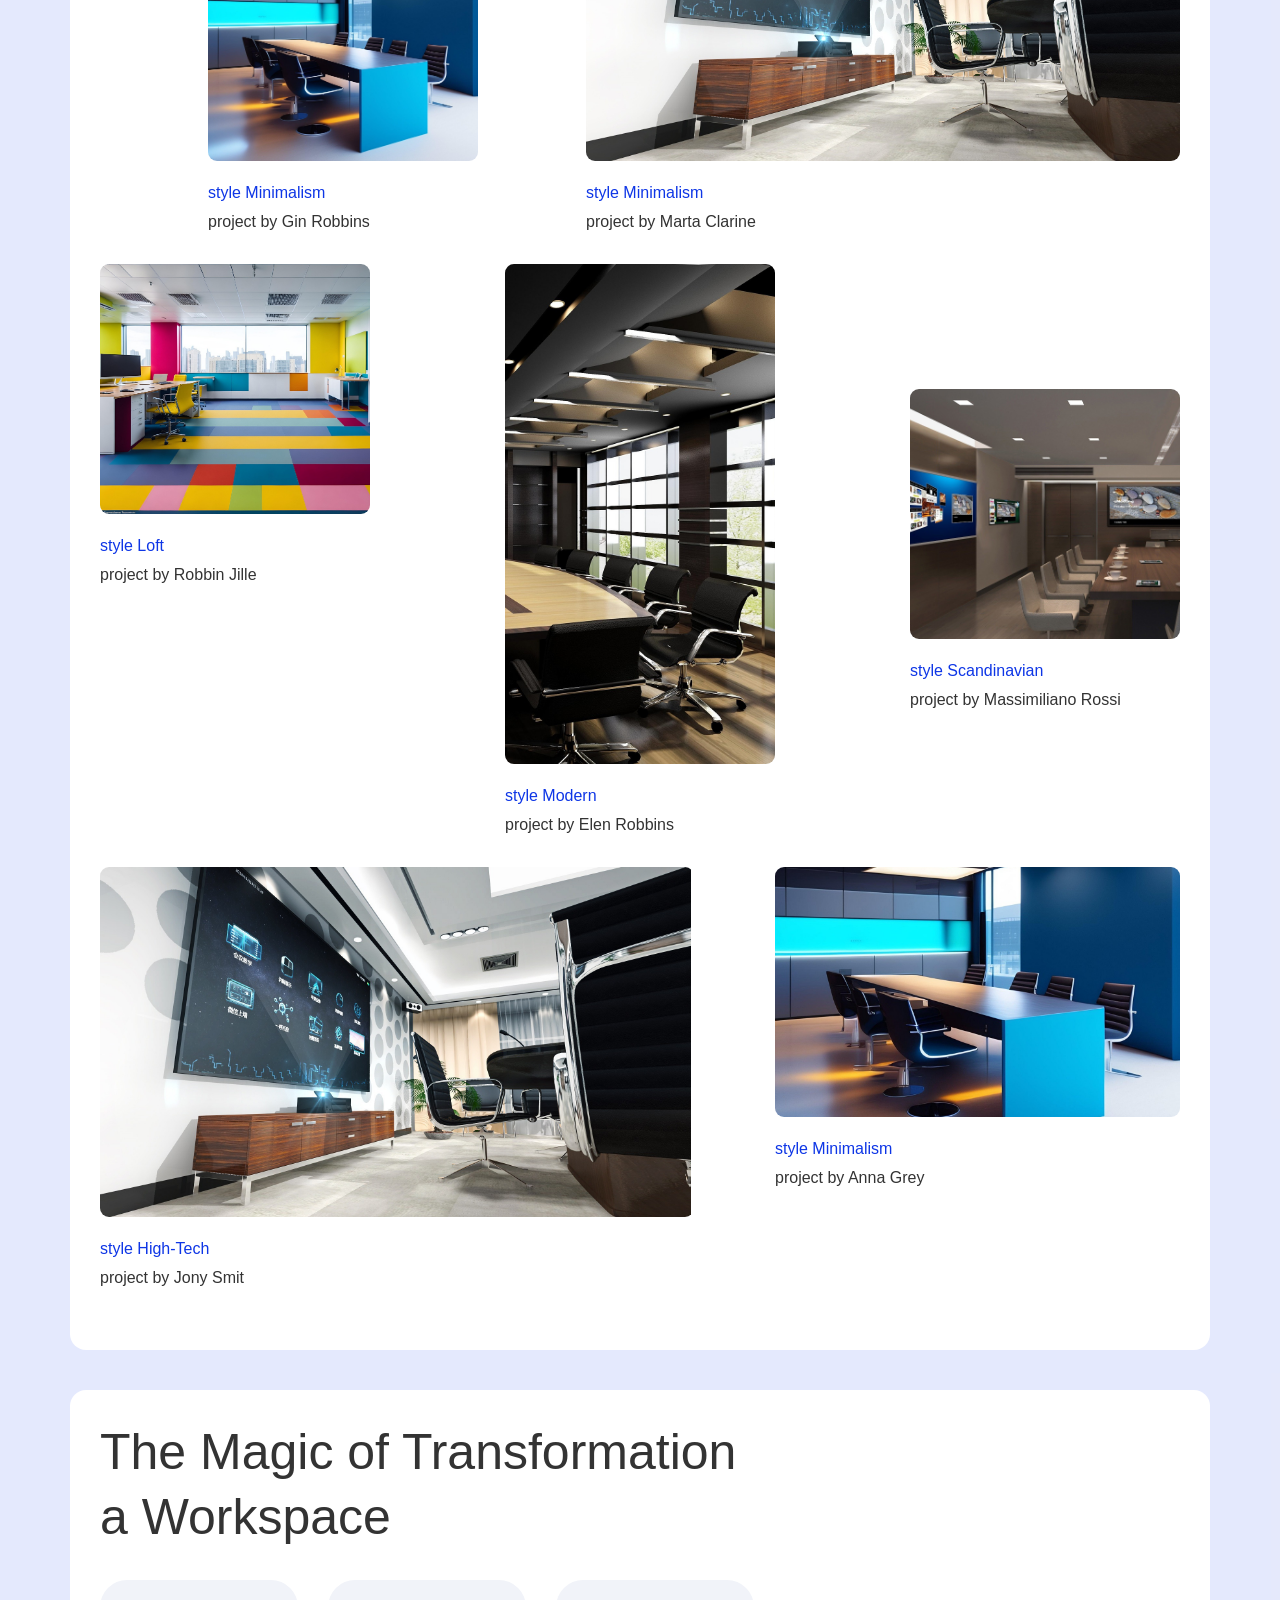
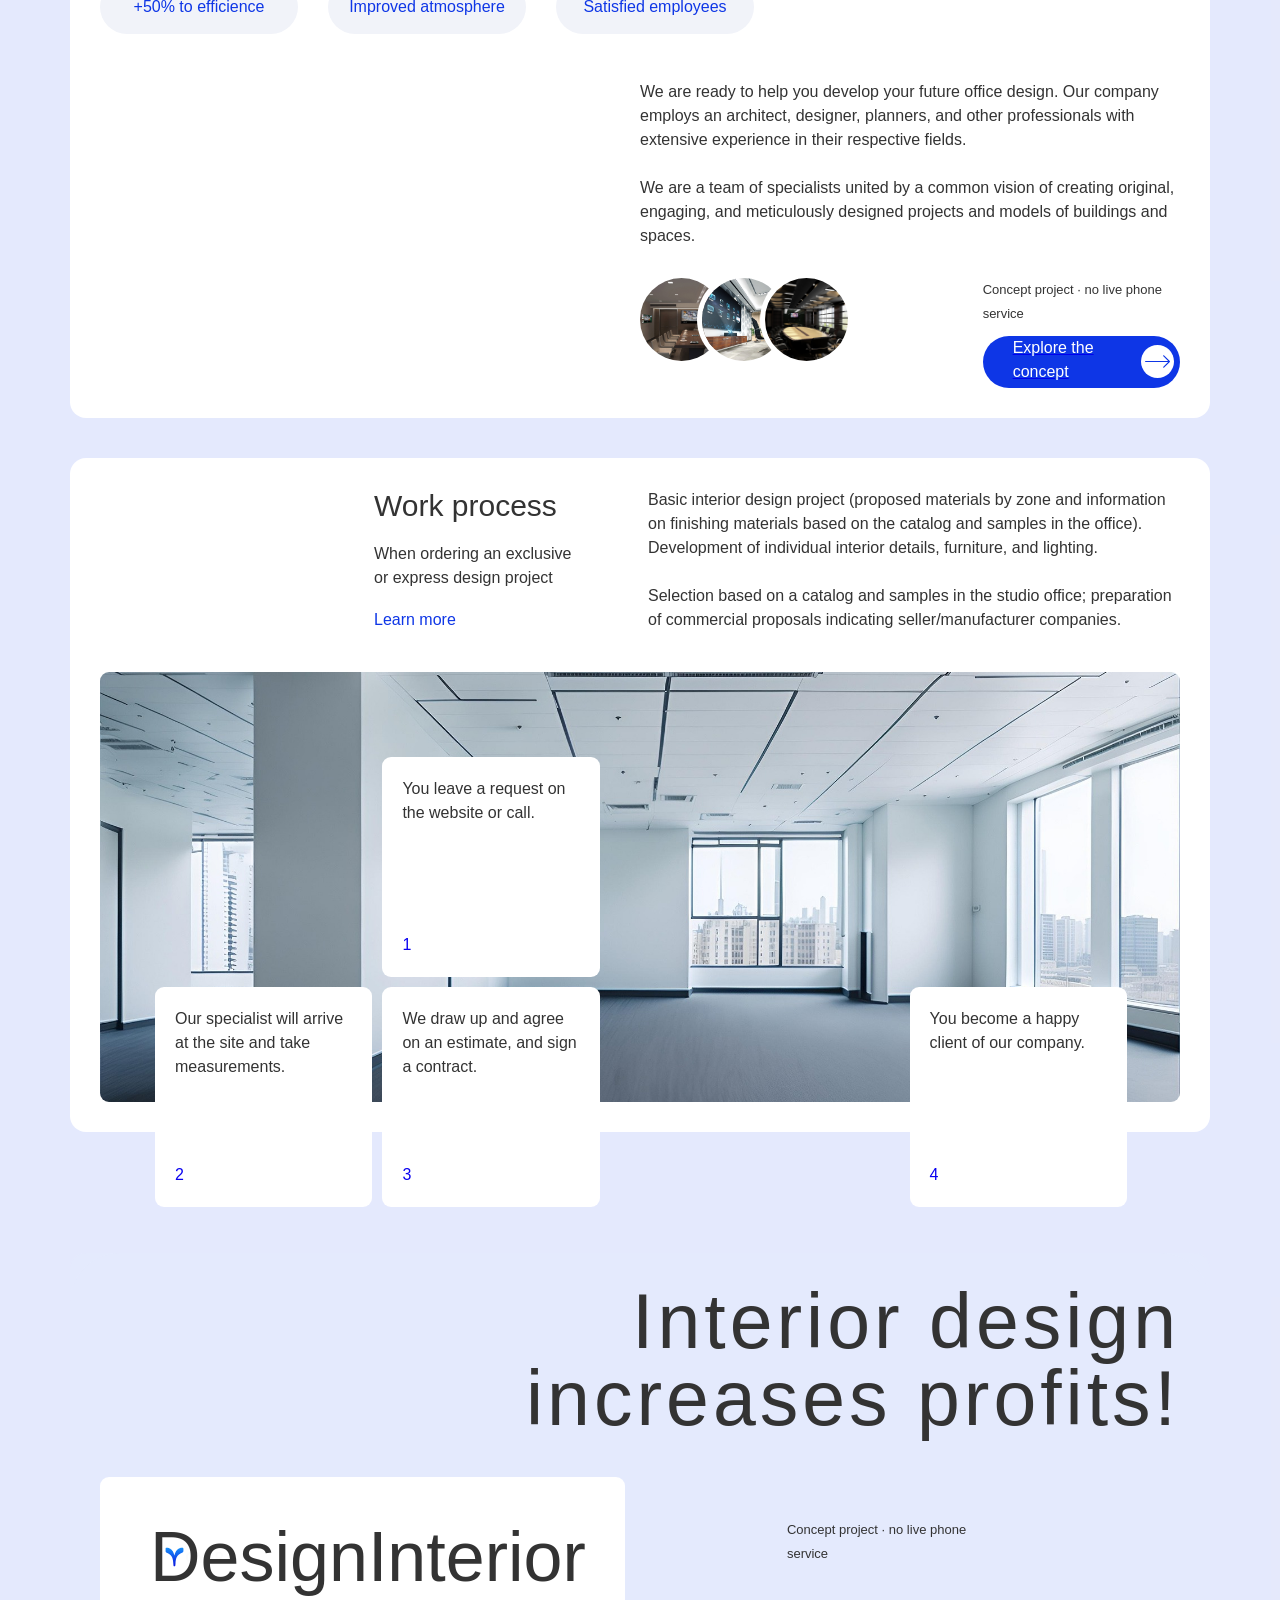
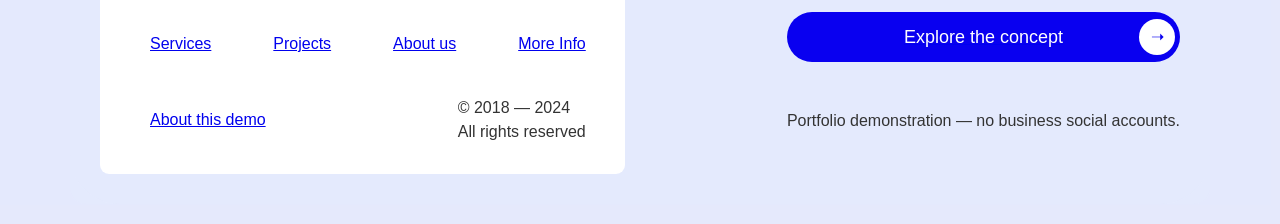
==== commit 7639a9d7: "Sync published Office Interiors demo improvements back to source" ====
--- a/index.html
+++ b/index.html
@@ -1,36 +1,27 @@
 <!doctype html>
 <!-- This site was created by Julia -->
-<html 
-    data-wf-page="69a6dcdc8df4a122312ee56f" 
-    data-wf-status="1"
-/>
-        <meta
-        http-equiv="content-type"
-        content="text/html;charset=utf-8"
-    />
-   
+<html lang="en" data-wf-page="69a6dcdc8df4a122312ee56f" data-wf-status="1">
+
+
     <head>
         <meta charset="utf-8" />
-        <link href="https://cdn.prod.website-files.com/" rel="preconnect" crossorigin="anonymous" />
-        <title>Disegn interiers</title>
-        <meta content="design interier" name="description" />
-        <meta content="Disegn interiers" property="og:title" />
-        <meta content="design interier" property="og:description" />
+        <title>Office Interiors — Webflow Concept</title>
+        <meta content="A responsive office interior design concept built with Webflow." name="description" />
+        <meta content="Office Interiors — Webflow Concept" property="og:title" />
+        <meta content="A responsive office interior design concept built with Webflow." property="og:description" />
         <meta
-            content="https://img/69a6dccf8df4a122312ee3b1/69a896fa397954fa14888b35_cdu445-interior-design-828545_1920.jpg"
+            content="69a896fa397954fa14888b35_cdu445-interior-design-828545_1920.jpg"
             property="og:image"
         />
-        <meta content="Disegn interiers" name="twitter:title" />
-        <meta content="design interier" name="twitter:description" />
+        <meta content="Office Interiors — Webflow Concept" name="twitter:title" />
+        <meta content="A responsive office interior design concept built with Webflow." name="twitter:description" />
         <meta property="og:type" content="website" />
         <meta content="summary_large_image" name="twitter:card" />
         <meta content="width=device-width, initial-scale=1" name="viewport" />
         <link href="https://fonts.googleapis.com/" rel="preconnect" />
         <link href="https://fonts.gstatic.com/" rel="preconnect" crossorigin="anonymous" />
-        <link rel="stylesheet" href="https://cdnjs.cloudflare.com/ajax/libs/font-awesome/7.0.1/css/all.min.css">
-        <link rel="stylesheet" href="css/styles.css">
-        <link rel="stylesheet" href="privacy-policy-back-page-ok.html">
-        <script src="js/webfont.js" type="text/javascript"></script>
+        <link rel="stylesheet" href="styles.css">
+        <script src="webfont.js" type="text/javascript"></script>
         <script type="text/javascript">
             WebFont.load({ google: { families: ["Jost:300,400,500,600,700"] } });
         </script>
@@ -44,49 +35,50 @@
             })(window, document);
         </script>
         <link
-            href="img/6a0c930e99f82356119db2fb_favicon_32.jpg"
+            href="6a0c930e99f82356119db2fb_favicon_32.jpg"
             rel="icon"
-            type="image/png"
+            type="image/jpeg"
             sizes="32x32"
             media="(prefers-color-scheme: light)"
         />
         <link
-            href="img/6a0c930e99f82356119db2fb_favicon_32.jpg"
+            href="6a0c930e99f82356119db2fb_favicon_32.jpg"
             rel="icon"
-            type="image/png"
+            type="image/jpeg"
             sizes="32x32"
             media="(prefers-color-scheme: dark)"
         />
         <link
-            href="img/6a0c930ed0505cf9ee46b764_favicon_32.jpg"
+            href="6a0c930ed0505cf9ee46b764_favicon_32.jpg"
             rel="icon"
-            type="image/png"
+            type="image/jpeg"
             sizes="48x48"
         />
         <link
-            href="img/6a0c930ea760935a79077b70_favicon_32.jpg"
+            href="6a0c930ea760935a79077b70_favicon_32.jpg"
             rel="apple-touch-icon"
             sizes="180x180"
         />
         <link
-            href="img/favicon_32.jpg"
+            href="6a0c930e99f82356119db2fb_favicon_32.jpg"
             rel="icon"
-            type="image/png"
+            type="image/jpeg"
             sizes="192x192"
         />
         <link
-            href="img/6a0c930e677bb6ab9ba43493_favicon_32.jpg"
+            href="6a0c930e677bb6ab9ba43493_favicon_32.jpg"
             rel="icon"
-            type="image/png"
+            type="image/jpeg"
             sizes="512x512"
         />
         <style type="text/css">
             .w-webflow-badge{
                 display: none!important;
-           }    
+           }
         </style>
     </head>
     <body>
+<aside class="demo-notice">Portfolio concept built with Webflow. The business details and statistics are illustrative. No accounts are created.</aside>
         <div
             data-animation="default"
             data-collapse="none"
@@ -104,16 +96,15 @@
                     ><a href="#contacts" class="menu-item-nav w-nav-link">Contacts</a>
                 </nav>
                 <div class="phon-nav">
-                    <div class="registration">Registration</div>
+                    <div class="registration">Interactive demo</div>
                     <a data-w-id="2e2c09ef-ed6f-c383-bbce-eebb34027a79" href="#" class="button-nav w-inline-block"
-                        ><div class="btn-title-nav">Sign In</div>
+                        ><div class="btn-title-nav">View demo</div>
                         <div class="arrow-text">→</div></a
                     >
                 </div>
                 <div class="phon-nav">
-                    <a href="tel:+123456789" class="phone">+1 (234) 56-78-91</a
-                    ><a href="tel:+1234567891" class="button-nav w-inline-block"
-                        ><div class="btn-title-nav">Call our manager</div>
+                    <span class="demo-contact">Concept project · no live phone service</span><a href="#workspace" class="button-nav w-inline-block"
+                        ><div class="btn-title-nav">Explore the concept</div>
                         <div class="arrow-text">→</div></a
                     >
                 </div>
@@ -127,21 +118,14 @@
                         <div class="text-block">Available 2/5 slots</div>
                     </div>
                     <img
-                        src="img/69a896fa397954fa14888b35_cdu445-interior-design-828545_1920.jpg"
+                        src="69a896fa397954fa14888b35_cdu445-interior-design-828545_1920.jpg"
                         loading="lazy"
                         sizes="(max-width: 1920px) 100vw, 1920px"
-                        srcset="
-                            https://cdn.prod.website-files.com/69a6dccf8df4a122312ee3b1/69a896fa397954fa14888b35_cdu445-interior-design-828545_1920-p-500.jpg   500w,
-                            https://cdn.prod.website-files.com/69a6dccf8df4a122312ee3b1/69a896fa397954fa14888b35_cdu445-interior-design-828545_1920-p-800.jpg   800w,
-                            https://cdn.prod.website-files.com/69a6dccf8df4a122312ee3b1/69a896fa397954fa14888b35_cdu445-interior-design-828545_1920-p-1080.jpg 1080w,
-                            https://cdn.prod.website-files.com/69a6dccf8df4a122312ee3b1/69a896fa397954fa14888b35_cdu445-interior-design-828545_1920-p-1600.jpg 1600w,
-                            https://cdn.prod.website-files.com/69a6dccf8df4a122312ee3b1/69a896fa397954fa14888b35_cdu445-interior-design-828545_1920.jpg        1920w
-                        "
                         alt=""
                         class="img-main"
                     />
                     <div class="w-layout-grid grid-main">
-                        <h2 class="text-left-main">Progects currently <br />in progress (in sale)</h2>
+                        <h2 class="text-left-main">Projects currently <br />in progress (in sale)</h2>
                         <div class="div-right-main">
                             <p class="par-right-main">
                                 HA Design and Associates transformed the ThaiNamthip Coca-Cola offices in Bangkok into a
@@ -180,12 +164,7 @@
                         </div>
                         <div class="text-block-5">
                             <span class="number-about">107</span>reviews on
-                            <a
-                                href="https://www.google.com/search?gs_ssp=eJzj4tTP1TcwMU02T1JgNGB0YPBiS8_PT89JBQBASQXT&amp;q=google&amp;oq=goo&amp;gs_lcrp=[base64]&amp;sourceid=chrome&amp;ie=UTF-8"
-                                target="_blank"
-                                class="link"
-                                >Google</a
-                            >
+                            <span>Google (example)</span>
                             will <br />tell you more about us
                         </div>
                     </div>
@@ -227,32 +206,18 @@
                         <div class="w-slider-mask">
                             <div class="slide w-slide">
                                 <img
-                                    src="img/69a896fb10bda67a28e95abd_cdu445-meeting-room-828547_1920.jpg"
+                                    src="69a896fb10bda67a28e95abd_cdu445-meeting-room-828547_1920.jpg"
                                     loading="lazy"
                                     sizes="(max-width: 1920px) 100vw, 1920px"
-                                    srcset="
-                                        https://cdn.prod.website-files.com/69a6dccf8df4a122312ee3b1/69a896fb10bda67a28e95abd_cdu445-meeting-room-828547_1920-p-500.jpg   500w,
-                                        https://cdn.prod.website-files.com/69a6dccf8df4a122312ee3b1/69a896fb10bda67a28e95abd_cdu445-meeting-room-828547_1920-p-800.jpg   800w,
-                                        https://cdn.prod.website-files.com/69a6dccf8df4a122312ee3b1/69a896fb10bda67a28e95abd_cdu445-meeting-room-828547_1920-p-1080.jpg 1080w,
-                                        https://cdn.prod.website-files.com/69a6dccf8df4a122312ee3b1/69a896fb10bda67a28e95abd_cdu445-meeting-room-828547_1920-p-1600.jpg 1600w,
-                                        https://cdn.prod.website-files.com/69a6dccf8df4a122312ee3b1/69a896fb10bda67a28e95abd_cdu445-meeting-room-828547_1920.jpg        1920w
-                                    "
                                     alt=""
                                     class="img-design"
                                 />
                             </div>
                             <div class="w-slide">
                                 <img
-                                    src="img/69a8973fb9d70aa911abd6cd_thedigitalartist-ai-generated-8012887_1920.jpg"
+                                    src="69a8973fb9d70aa911abd6cd_thedigitalartist-ai-generated-8012887_1920.jpg"
                                     loading="lazy"
                                     sizes="(max-width: 1920px) 100vw, 1920px"
-                                    srcset="
-                                        https://cdn.prod.website-files.com/69a6dccf8df4a122312ee3b1/69a8973fb9d70aa911abd6cd_thedigitalartist-ai-generated-8012887_1920-p-500.jpg   500w,
-                                        https://cdn.prod.website-files.com/69a6dccf8df4a122312ee3b1/69a8973fb9d70aa911abd6cd_thedigitalartist-ai-generated-8012887_1920-p-800.jpg   800w,
-                                        https://cdn.prod.website-files.com/69a6dccf8df4a122312ee3b1/69a8973fb9d70aa911abd6cd_thedigitalartist-ai-generated-8012887_1920-p-1080.jpg 1080w,
-                                        https://cdn.prod.website-files.com/69a6dccf8df4a122312ee3b1/69a8973fb9d70aa911abd6cd_thedigitalartist-ai-generated-8012887_1920-p-1600.jpg 1600w,
-                                        https://cdn.prod.website-files.com/69a6dccf8df4a122312ee3b1/69a8973fb9d70aa911abd6cd_thedigitalartist-ai-generated-8012887_1920.jpg        1920w
-                                    "
                                     alt=""
                                     class="img-design"
                                 />
@@ -260,7 +225,7 @@
                         </div>
                         <div class="arrow-design w-slider-arrow-left">
                             <img
-                                src="img/69a723e8b262e1ba649b5d27_Frame%20(1).svg"
+                                src="69a723e8b262e1ba649b5d27_Frame%20(1).svg"
                                 loading="lazy"
                                 alt=""
                                 class="arrow-rev"
@@ -268,7 +233,7 @@
                         </div>
                         <div class="arrow-design right w-slider-arrow-right">
                             <img
-                                src="img/69a723e8b262e1ba649b5d27_Frame%20(1).svg"
+                                src="69a723e8b262e1ba649b5d27_Frame%20(1).svg"
                                 loading="lazy"
                                 alt=""
                                 class="arrow-revcopy"
@@ -294,34 +259,21 @@
                         functional zoning defines the main stylistic direction and elements.<br />
                     </h2>
                     <div class="galerry-project big">
-                        <a href="#" class="link-progect w-inline-block"
-                            ><img
-                                src="img/69a896fa5bc4a443ef484aab_graphixmade-office-7829030_1920.jpg"
+                        <a href="69a896fa5bc4a443ef484aab_graphixmade-office-7829030_1920.jpg" class="link-progect w-inline-block"
+                            ><img
+                                src="69a896fa5bc4a443ef484aab_graphixmade-office-7829030_1920.jpg"
                                 loading="lazy"
                                 sizes="(max-width: 1280px) 100vw, 1280px"
-                                srcset="
-                                    https://cdn.prod.website-files.com/69a6dccf8df4a122312ee3b1/69a896fa5bc4a443ef484aab_graphixmade-office-7829030_1920-p-500.jpg   500w,
-                                    https://cdn.prod.website-files.com/69a6dccf8df4a122312ee3b1/69a896fa5bc4a443ef484aab_graphixmade-office-7829030_1920-p-800.jpg   800w,
-                                    https://cdn.prod.website-files.com/69a6dccf8df4a122312ee3b1/69a896fa5bc4a443ef484aab_graphixmade-office-7829030_1920-p-1080.jpg 1080w,
-                                    https://cdn.prod.website-files.com/69a6dccf8df4a122312ee3b1/69a896fa5bc4a443ef484aab_graphixmade-office-7829030_1920.jpg        1280w
-                                "
                                 alt=""
                                 class="img-project"
                             />
                             <div class="title-img-project">style Minimalism</div>
                             <div>project by Gin Robbins</div></a
-                        ><a href="#" class="link-progect big w-inline-block"
-                            ><img
-                                src="img/69a896faf5322ec0ecd57ed1_cdu445-set-top-box-828550_1920.jpg"
-                                loading="lazy"
-                                sizes="(max-width: 1920px) 100vw, 1920px"
-                                srcset="
-                                    https://cdn.prod.website-files.com/69a6dccf8df4a122312ee3b1/69a896faf5322ec0ecd57ed1_cdu445-set-top-box-828550_1920-p-500.jpg   500w,
-                                    https://cdn.prod.website-files.com/69a6dccf8df4a122312ee3b1/69a896faf5322ec0ecd57ed1_cdu445-set-top-box-828550_1920-p-800.jpg   800w,
-                                    https://cdn.prod.website-files.com/69a6dccf8df4a122312ee3b1/69a896faf5322ec0ecd57ed1_cdu445-set-top-box-828550_1920-p-1080.jpg 1080w,
-                                    https://cdn.prod.website-files.com/69a6dccf8df4a122312ee3b1/69a896faf5322ec0ecd57ed1_cdu445-set-top-box-828550_1920-p-1600.jpg 1600w,
-                                    https://cdn.prod.website-files.com/69a6dccf8df4a122312ee3b1/69a896faf5322ec0ecd57ed1_cdu445-set-top-box-828550_1920.jpg        1920w
-                                "
+                        ><a href="69a896faf5322ec0ecd57ed1_cdu445-set-top-box-828550_1920.jpg" class="link-progect big w-inline-block"
+                            ><img
+                                src="69a896faf5322ec0ecd57ed1_cdu445-set-top-box-828550_1920.jpg"
+                                loading="lazy"
+                                sizes="(max-width: 1920px) 100vw, 1920px"
                                 alt=""
                                 class="img-project big"
                             />
@@ -330,52 +282,31 @@
                         >
                     </div>
                     <div class="galerry-project big flexvert">
-                        <a href="#" class="link-progect top w-inline-block"
-                            ><img
-                                src="img/69a8973fb9d70aa911abd6cd_thedigitalartist-ai-generated-8012887_1920.jpg"
-                                loading="lazy"
-                                sizes="(max-width: 1920px) 100vw, 1920px"
-                                srcset="
-                                    https://cdn.prod.website-files.com/69a6dccf8df4a122312ee3b1/69a8973fb9d70aa911abd6cd_thedigitalartist-ai-generated-8012887_1920-p-500.jpg   500w,
-                                    https://cdn.prod.website-files.com/69a6dccf8df4a122312ee3b1/69a8973fb9d70aa911abd6cd_thedigitalartist-ai-generated-8012887_1920-p-800.jpg   800w,
-                                    https://cdn.prod.website-files.com/69a6dccf8df4a122312ee3b1/69a8973fb9d70aa911abd6cd_thedigitalartist-ai-generated-8012887_1920-p-1080.jpg 1080w,
-                                    https://cdn.prod.website-files.com/69a6dccf8df4a122312ee3b1/69a8973fb9d70aa911abd6cd_thedigitalartist-ai-generated-8012887_1920-p-1600.jpg 1600w,
-                                    https://cdn.prod.website-files.com/69a6dccf8df4a122312ee3b1/69a8973fb9d70aa911abd6cd_thedigitalartist-ai-generated-8012887_1920.jpg        1920w
-                                "
+                        <a href="69a8973fb9d70aa911abd6cd_thedigitalartist-ai-generated-8012887_1920.jpg" class="link-progect top w-inline-block"
+                            ><img
+                                src="69a8973fb9d70aa911abd6cd_thedigitalartist-ai-generated-8012887_1920.jpg"
+                                loading="lazy"
+                                sizes="(max-width: 1920px) 100vw, 1920px"
                                 alt=""
                                 class="img-project top"
                             />
                             <div class="title-img-project">style Loft</div>
                             <div>project by Robbin Jille</div></a
-                        ><a href="#" class="link-progect size w-inline-block"
-                            ><img
-                                src="img/69a896fb10bda67a28e95abd_cdu445-meeting-room-828547_1920.jpg"
-                                loading="lazy"
-                                sizes="(max-width: 1920px) 100vw, 1920px"
-                                srcset="
-                                    https://cdn.prod.website-files.com/69a6dccf8df4a122312ee3b1/69a896fb10bda67a28e95abd_cdu445-meeting-room-828547_1920-p-500.jpg   500w,
-                                    https://cdn.prod.website-files.com/69a6dccf8df4a122312ee3b1/69a896fb10bda67a28e95abd_cdu445-meeting-room-828547_1920-p-800.jpg   800w,
-                                    https://cdn.prod.website-files.com/69a6dccf8df4a122312ee3b1/69a896fb10bda67a28e95abd_cdu445-meeting-room-828547_1920-p-1080.jpg 1080w,
-                                    https://cdn.prod.website-files.com/69a6dccf8df4a122312ee3b1/69a896fb10bda67a28e95abd_cdu445-meeting-room-828547_1920-p-1600.jpg 1600w,
-                                    https://cdn.prod.website-files.com/69a6dccf8df4a122312ee3b1/69a896fb10bda67a28e95abd_cdu445-meeting-room-828547_1920.jpg        1920w
-                                "
+                        ><a href="69a896fb10bda67a28e95abd_cdu445-meeting-room-828547_1920.jpg" class="link-progect size w-inline-block"
+                            ><img
+                                src="69a896fb10bda67a28e95abd_cdu445-meeting-room-828547_1920.jpg"
+                                loading="lazy"
+                                sizes="(max-width: 1920px) 100vw, 1920px"
                                 alt=""
                                 class="img-project vertical"
                             />
                             <div class="title-img-project">style Modern</div>
                             <div>project by Elen Robbins</div></a
-                        ><a href="#" class="link-progect middle w-inline-block"
-                            ><img
-                                src="img/69a896fa397954fa14888b35_cdu445-interior-design-828545_1920.jpg"
-                                loading="lazy"
-                                sizes="(max-width: 1920px) 100vw, 1920px"
-                                srcset="
-                                    https://cdn.prod.website-files.com/69a6dccf8df4a122312ee3b1/69a896fa397954fa14888b35_cdu445-interior-design-828545_1920-p-500.jpg   500w,
-                                    https://cdn.prod.website-files.com/69a6dccf8df4a122312ee3b1/69a896fa397954fa14888b35_cdu445-interior-design-828545_1920-p-800.jpg   800w,
-                                    https://cdn.prod.website-files.com/69a6dccf8df4a122312ee3b1/69a896fa397954fa14888b35_cdu445-interior-design-828545_1920-p-1080.jpg 1080w,
-                                    https://cdn.prod.website-files.com/69a6dccf8df4a122312ee3b1/69a896fa397954fa14888b35_cdu445-interior-design-828545_1920-p-1600.jpg 1600w,
-                                    https://cdn.prod.website-files.com/69a6dccf8df4a122312ee3b1/69a896fa397954fa14888b35_cdu445-interior-design-828545_1920.jpg        1920w
-                                "
+                        ><a href="69a896fa397954fa14888b35_cdu445-interior-design-828545_1920.jpg" class="link-progect middle w-inline-block"
+                            ><img
+                                src="69a896fa397954fa14888b35_cdu445-interior-design-828545_1920.jpg"
+                                loading="lazy"
+                                sizes="(max-width: 1920px) 100vw, 1920px"
                                 alt=""
                                 class="img-project middle"
                             />
@@ -384,34 +315,21 @@
                         >
                     </div>
                     <div class="galerry-project big">
-                        <a href="#" class="link-progect big w-inline-block"
-                            ><img
-                                src="img/69a896faf5322ec0ecd57ed1_cdu445-set-top-box-828550_1920.jpg"
-                                loading="lazy"
-                                sizes="(max-width: 1920px) 100vw, 1920px"
-                                srcset="
-                                    https://cdn.prod.website-files.com/69a6dccf8df4a122312ee3b1/69a896faf5322ec0ecd57ed1_cdu445-set-top-box-828550_1920-p-500.jpg   500w,
-                                    https://cdn.prod.website-files.com/69a6dccf8df4a122312ee3b1/69a896faf5322ec0ecd57ed1_cdu445-set-top-box-828550_1920-p-800.jpg   800w,
-                                    https://cdn.prod.website-files.com/69a6dccf8df4a122312ee3b1/69a896faf5322ec0ecd57ed1_cdu445-set-top-box-828550_1920-p-1080.jpg 1080w,
-                                    https://cdn.prod.website-files.com/69a6dccf8df4a122312ee3b1/69a896faf5322ec0ecd57ed1_cdu445-set-top-box-828550_1920-p-1600.jpg 1600w,
-                                    https://cdn.prod.website-files.com/69a6dccf8df4a122312ee3b1/69a896faf5322ec0ecd57ed1_cdu445-set-top-box-828550_1920.jpg        1920w
-                                "
+                        <a href="69a896faf5322ec0ecd57ed1_cdu445-set-top-box-828550_1920.jpg" class="link-progect big w-inline-block"
+                            ><img
+                                src="69a896faf5322ec0ecd57ed1_cdu445-set-top-box-828550_1920.jpg"
+                                loading="lazy"
+                                sizes="(max-width: 1920px) 100vw, 1920px"
                                 alt=""
                                 class="img-project big left _250"
                             />
                             <div class="title-img-project">style High-Tech</div>
                             <div>project by Jony Smit</div></a
-                        ><a href="#" class="link-progect _35 w-inline-block"
-                            ><img
-                                src="img/69a896fa5bc4a443ef484aab_graphixmade-office-7829030_1920.jpg"
+                        ><a href="69a896fa5bc4a443ef484aab_graphixmade-office-7829030_1920.jpg" class="link-progect _35 w-inline-block"
+                            ><img
+                                src="69a896fa5bc4a443ef484aab_graphixmade-office-7829030_1920.jpg"
                                 loading="lazy"
                                 sizes="(max-width: 1280px) 100vw, 1280px"
-                                srcset="
-                                    https://cdn.prod.website-files.com/69a6dccf8df4a122312ee3b1/69a896fa5bc4a443ef484aab_graphixmade-office-7829030_1920-p-500.jpg   500w,
-                                    https://cdn.prod.website-files.com/69a6dccf8df4a122312ee3b1/69a896fa5bc4a443ef484aab_graphixmade-office-7829030_1920-p-800.jpg   800w,
-                                    https://cdn.prod.website-files.com/69a6dccf8df4a122312ee3b1/69a896fa5bc4a443ef484aab_graphixmade-office-7829030_1920-p-1080.jpg 1080w,
-                                    https://cdn.prod.website-files.com/69a6dccf8df4a122312ee3b1/69a896fa5bc4a443ef484aab_graphixmade-office-7829030_1920.jpg        1280w
-                                "
                                 alt=""
                                 class="img-project _350"
                             />
@@ -443,52 +361,30 @@
                     <div class="phone-magic">
                         <div class="tablet-version">
                             <img
-                                src="img/69a896fa397954fa14888b35_cdu445-interior-design-828545_1920.jpg"
-                                loading="lazy"
-                                sizes="(max-width: 1920px) 100vw, 1920px"
-                                srcset="
-                                    https://cdn.prod.website-files.com/69a6dccf8df4a122312ee3b1/69a896fa397954fa14888b35_cdu445-interior-design-828545_1920-p-500.jpg   500w,
-                                    https://cdn.prod.website-files.com/69a6dccf8df4a122312ee3b1/69a896fa397954fa14888b35_cdu445-interior-design-828545_1920-p-800.jpg   800w,
-                                    https://cdn.prod.website-files.com/69a6dccf8df4a122312ee3b1/69a896fa397954fa14888b35_cdu445-interior-design-828545_1920-p-1080.jpg 1080w,
-                                    https://cdn.prod.website-files.com/69a6dccf8df4a122312ee3b1/69a896fa397954fa14888b35_cdu445-interior-design-828545_1920-p-1600.jpg 1600w,
-                                    https://cdn.prod.website-files.com/69a6dccf8df4a122312ee3b1/69a896fa397954fa14888b35_cdu445-interior-design-828545_1920.jpg        1920w
-                                "
+                                src="69a896fa397954fa14888b35_cdu445-interior-design-828545_1920.jpg"
+                                loading="lazy"
+                                sizes="(max-width: 1920px) 100vw, 1920px"
                                 alt=""
                                 class="img-magic"
                             /><img
-                                src="img/69a896faf5322ec0ecd57ed1_cdu445-set-top-box-828550_1920.jpg"
-                                loading="lazy"
-                                sizes="(max-width: 1920px) 100vw, 1920px"
-                                srcset="
-                                    https://cdn.prod.website-files.com/69a6dccf8df4a122312ee3b1/69a896faf5322ec0ecd57ed1_cdu445-set-top-box-828550_1920-p-500.jpg   500w,
-                                    https://cdn.prod.website-files.com/69a6dccf8df4a122312ee3b1/69a896faf5322ec0ecd57ed1_cdu445-set-top-box-828550_1920-p-800.jpg   800w,
-                                    https://cdn.prod.website-files.com/69a6dccf8df4a122312ee3b1/69a896faf5322ec0ecd57ed1_cdu445-set-top-box-828550_1920-p-1080.jpg 1080w,
-                                    https://cdn.prod.website-files.com/69a6dccf8df4a122312ee3b1/69a896faf5322ec0ecd57ed1_cdu445-set-top-box-828550_1920-p-1600.jpg 1600w,
-                                    https://cdn.prod.website-files.com/69a6dccf8df4a122312ee3b1/69a896faf5322ec0ecd57ed1_cdu445-set-top-box-828550_1920.jpg        1920w
-                                "
+                                src="69a896faf5322ec0ecd57ed1_cdu445-set-top-box-828550_1920.jpg"
+                                loading="lazy"
+                                sizes="(max-width: 1920px) 100vw, 1920px"
                                 alt=""
                                 class="img-magic midle"
                             /><img
-                                src="img/69a896fb10bda67a28e95abd_cdu445-meeting-room-828547_1920.jpg"
-                                loading="lazy"
-                                sizes="(max-width: 1920px) 100vw, 1920px"
-                                srcset="
-                                    https://cdn.prod.website-files.com/69a6dccf8df4a122312ee3b1/69a896fb10bda67a28e95abd_cdu445-meeting-room-828547_1920-p-500.jpg   500w,
-                                    https://cdn.prod.website-files.com/69a6dccf8df4a122312ee3b1/69a896fb10bda67a28e95abd_cdu445-meeting-room-828547_1920-p-800.jpg   800w,
-                                    https://cdn.prod.website-files.com/69a6dccf8df4a122312ee3b1/69a896fb10bda67a28e95abd_cdu445-meeting-room-828547_1920-p-1080.jpg 1080w,
-                                    https://cdn.prod.website-files.com/69a6dccf8df4a122312ee3b1/69a896fb10bda67a28e95abd_cdu445-meeting-room-828547_1920-p-1600.jpg 1600w,
-                                    https://cdn.prod.website-files.com/69a6dccf8df4a122312ee3b1/69a896fb10bda67a28e95abd_cdu445-meeting-room-828547_1920.jpg        1920w
-                                "
+                                src="69a896fb10bda67a28e95abd_cdu445-meeting-room-828547_1920.jpg"
+                                loading="lazy"
+                                sizes="(max-width: 1920px) 100vw, 1920px"
                                 alt=""
                                 class="img-magic right"
                             />
                         </div>
                         <div class="phone-nav-copy">
-                            <a href="tel:+123456789" class="phone">+1 (234) 56-78-91</a
-                            ><a href="tel:+1234567891" class="button-nav w-inline-block"
-                                ><div class="btn-title-nav">Call our manager</div>
+                            <span class="demo-contact">Concept project · no live phone service</span><a href="#workspace" class="button-nav w-inline-block"
+                                ><div class="btn-title-nav">Explore the concept</div>
                                 <img
-                                    src="img/69a723e8b262e1ba649b5d27_Frame%20(1).svg"
+                                    src="69a723e8b262e1ba649b5d27_Frame%20(1).svg"
                                     loading="lazy"
                                     alt=""
                                     class="a"
@@ -518,16 +414,9 @@
                     </div>
                     <div class="div-img-process">
                         <img
-                            src="img/69a896fa432fe3e73b346e86_thedigitalartist-ai-generated-8012886_1920.jpg"
+                            src="69a896fa432fe3e73b346e86_thedigitalartist-ai-generated-8012886_1920.jpg"
                             loading="lazy"
                             sizes="(max-width: 1920px) 100vw, 1920px"
-                            srcset="
-                                https://cdn.prod.website-files.com/69a6dccf8df4a122312ee3b1/69a896fa432fe3e73b346e86_thedigitalartist-ai-generated-8012886_1920-p-500.jpg   500w,
-                                https://cdn.prod.website-files.com/69a6dccf8df4a122312ee3b1/69a896fa432fe3e73b346e86_thedigitalartist-ai-generated-8012886_1920-p-800.jpg   800w,
-                                https://cdn.prod.website-files.com/69a6dccf8df4a122312ee3b1/69a896fa432fe3e73b346e86_thedigitalartist-ai-generated-8012886_1920-p-1080.jpg 1080w,
-                                https://cdn.prod.website-files.com/69a6dccf8df4a122312ee3b1/69a896fa432fe3e73b346e86_thedigitalartist-ai-generated-8012886_1920-p-1600.jpg 1600w,
-                                https://cdn.prod.website-files.com/69a6dccf8df4a122312ee3b1/69a896fa432fe3e73b346e86_thedigitalartist-ai-generated-8012886_1920.jpg        1920w
-                            "
                             alt=""
                             class="img-process"
                         />
@@ -571,206 +460,63 @@
                                 ><a href="#workspace" class="link-5">More Info</a>
                             </div>
                             <div class="info-footer">
-                                <a href="privacy-policy-back-page-ok.html">Privacy Policy</a>
+                                <a href="privacy-policy-back-page-ok.html">About this demo</a>
                                 <p class="copiright-footer">© 2018 — 2024 <br />All rights reserved</p>
                             </div>
                         </div>
                         <div class="div-right-footer">
-                            <a href="tel:+1(234)56-78-91" class="phone-footer">+1 (234) 56-78-91</a
-                            ><a href="tel:4567891" class="button-footer w-inline-block"
-                                ><div class="text-block-2">Call our manager</div>
+                            <span class="demo-contact">Concept project · no live phone service</span><a href="#workspace" class="button-footer w-inline-block"
+                                ><div class="text-block-2">Explore the concept</div>
                                 <div class="arrow-footer">➝</div></a
                             >
-                            <div class="social-footer">
-                                <a href="https://x.com/" target="_blank" class="text-social-link">Twitter</a
-                                ><a
-                                    href="https://www.instagram.com/accounts/login/"
-                                    target="_blank"
-                                    class="text-social-link"
-                                    >Instargram</a
-                                ><a href="https://www.youtube.com/" target="_blank" class="text-social-link">YouTube</a
-                                ><a href="https://mail.google.com/news" target="_blank" class="text-social-link"
-                                    >E-mail</a
-                                >
-                            </div>
-                        </div>
-                    </div>
-                </div>
-            </div>
-        </section>
-        <div style="display: none" class="modal-wrapper">
-            <div
-                style="
-                    -webkit-transform: translate3d(0, 100vw, 0) scale3d(1, 1, 1) rotateX(0) rotateY(0) rotateZ(0)
-                        skew(0, 0);
-                    -moz-transform: translate3d(0, 100vw, 0) scale3d(1, 1, 1) rotateX(0) rotateY(0) rotateZ(0)
-                        skew(0, 0);
-                    -ms-transform: translate3d(0, 100vw, 0) scale3d(1, 1, 1) rotateX(0) rotateY(0) rotateZ(0) skew(0, 0);
-                    transform: translate3d(0, 100vw, 0) scale3d(1, 1, 1) rotateX(0) rotateY(0) rotateZ(0) skew(0, 0);
-                "
-                class="modal-window"
-            >
-                <div class="text-popup">Create an Account</div>
-                <div class="max-width">
-                    <p class="popup-paragraf">
-                        Create an account to enjoy all the servieces whithout any ads for free!
-                    </p>
-                </div>
-                <div class="form-block w-form">
-                    <form
-                        id="email-form"
-                        name="email-form"
-                        data-name="Email Form"
-                        action="mail.php"
-                        method="post"
-                        class="form"
-                        data-wf-page-id="69a6dcdc8df4a122312ee56f"
-                        data-wf-element-id="411a781e-d1ad-0596-185a-d535b7e57dbc"
-                        data-turnstile-sitekey="0x4AAAAAAAQTptj2So4dx43e"
-                    >
-                        <input
-                            class="input w-input"
-                            maxlength="256"
-                            name="E-mail"
-                            data-name="E-mail"
-                            placeholder="E-mail Adderes"
-                            type="email"
-                            id="E-mail"
-                            required=""
-                        />
-                            <div class="form-block w-form password-wrapper">
-                                <input
-                            class="input w-input"
-                            maxlength="256"
-                            name="Password"
-                            data-name="Password"
-                            placeholder="Password"
-                            type="password"
-                            id="Password"
-                            required=""
-                            />
-                            <label class="w-checkbox checkbox-popup"
-                             />
-                            <button type="button" id="togglePassword">
-                            <i class="fa-regular fa-eye-slash"></i>
-                            </button>
-                            </div>
-                            <input
-                                type="checkbox"
-                                id="checkbox"
-                                name="checkbox"
-                                data-name="Checkbox"
-                                required=""
-                                class="w-checkbox-input checkbox"
-                            />
-                            <span class="checkbox-text w-form-label" for="checkbox"
-                                >I agree to the
-                                <a href="privacy-policy-back-page-ok.html" class="checkbox-pp">Privacy Policy</a></span
-                            ></label
-                        >
-                        <div class="popup-button">
-                            <input
-                                type="submit"
-                                data-wait="Please wait..."
-                                class="submit-button w-button"
-                                value="Create Account"
-                            />
-                            <div class="popup-text">
-                                Already have an Account?<br />
-                                <a href="#" class="sign-in">Sign in!</a>
-                            </div>
-                        </div>
-                    </form>
-                    <!-- <div class="w-form-done"><div>Thank you! Your submission has been received!</div></div>
-                    <div class="w-form-fail"><div>Oops! Something went wrong while submitting the form.</div></div> -->
-                </div>
-                <img
-                    src="img/6a05cb5dfc07b801165035c1_Frame%20(3).svg"
-                    loading="lazy"
-                    data-w-id="411a781e-d1ad-0596-185a-d535b7e57dcb"
-                    alt=""
-                    class="close"
-                />
-            </div>
-        </div>
-        <div id="cookie-banner" class="cookie-banner">
-        <p>We use cookies to improve your experience.</p>
-        <button id="accept-cookies">Accept</button>
-        <button id="reject-cookies">Reject</button>
-</div>
+                            <div class="social-footer"><span>Portfolio demonstration — no business social accounts.</span></div>
+                        </div>
+                    </div>
+                </div>
+            </div>
+        </section>
 
-        <script src="https://d3e54v103j8qbb.cloudfront.net/js/jquery-3.5.1.min.dc5e7f18c8.js?site=69a6dccf8df4a122312ee3b1" type="text/javascript" integrity="sha256-9/aliU8dGd2tb6OSsuzixeV4y/faTqgFtohetphbbj0=" crossorigin="anonymous"
-        ></script>
+<dialog id="demo-dialog" aria-labelledby="demo-title">
+  <button class="demo-close" type="button" aria-label="Close demonstration">×</button>
+  <h2 id="demo-title">Interactive form demo</h2>
+  <p>This portfolio example does not create accounts or send information. Please use the sample values provided.</p>
+  <form id="demo-form" method="dialog">
+    <label for="demo-name">Sample name</label>
+    <input class="input w-input" id="demo-name" value="Demo Visitor" readonly>
+    <label for="demo-email">Sample email</label>
+    <input class="input w-input" id="demo-email" value="visitor@example.com" readonly>
+    <button class="submit-button w-button" type="submit">Try the demo</button>
+    <p id="demo-result" role="status" aria-live="polite"></p>
+  </form>
+  <a href="privacy-policy-back-page-ok.html">About this demo</a>
+</dialog>
+
+
+        <script src="jquery-3.5.1.min.dc5e7f18c87b35.js"></script>
         <script
-            src="js/webflow.schunk.36b8fb49256177c8.js"
+            src="webflow.schunk.36b8fb49256177c8.js"
             type="text/javascript"
             integrity="sha384-4abIlA5/v7XaW1HMXKBgnUuhnjBYJ/Z9C1OSg4OhmVw9O3QeHJ/qJqFBERCDPv7G"
             crossorigin="anonymous"
         ></script>
         <script
-            src="js/webflow.schunk.f383f5e6d5965c7d.js"
+            src="webflow.schunk.f383f5e6d5965c7d.js"
             type="text/javascript"
             integrity="sha384-QnOp7fbOcrKXZDi7+0fkHJk90FV9G/AoswfyaoltjC7RwYWcCfFhbXP4nXa9dqGz"
             crossorigin="anonymous"
         ></script>
         <script
-            src="js/webflow.schunk.dac51c455b7e76af.js"
+            src="webflow.schunk.dac51c455b7e76af.js"
             type="text/javascript"
             integrity="sha384-ZQ6U9fIU+7NO4yp5YptTIwCSqp+zvOO+9sjFM6NR3D4Ma7CCSf/lR7Ilthe4YRiw"
             crossorigin="anonymous"
         ></script>
         <script
-            src="js/webflow.b1dc02e5.c72d580f8ec2b47b.js"
+            src="webflow.b1dc02e5.c72d580f8ec2b47b.js"
             type="text/javascript"
             integrity="sha384-Hwu9du25XjBzNuhP6KirnyAP1OPxMgghkKRW8ZTAP6S3lanaCJcSmloBks553b7W"
             crossorigin="anonymous"
         ></script>
-        <script>
-        const passwordInput = document.getElementById('Password');
-const togglePassword = document.getElementById('togglePassword');
-const icon = togglePassword.querySelector('i');
-
-togglePassword.addEventListener('click', () => {
-const hidden = passwordInput.type === 'password';
-
-passwordInput.type = hidden ? 'text' : 'password';
-
-icon.classList.toggle('fa-eye');
-icon.classList.toggle('fa-eye-slash');
-togglePassword.classList.toggle('active');
-});
-
-        </script>
-
-
-<script>
-    const banner = document.getElementById("cookie-banner");
-
-if (localStorage.getItem("cookieConsent")) {
-  banner.classList.add("hidden");
-}
-
-document
-  .getElementById("accept-cookies")
-  .addEventListener("click", () => {
-    localStorage.setItem("cookieConsent", "accepted");
-
-    // Здесь подключаем аналитику
-    loadAnalytics();
-
-    banner.classList.add("hidden");
-  });
-
-document
-  .getElementById("reject-cookies")
-  .addEventListener("click", () => {
-    localStorage.setItem("cookieConsent", "rejected");
-    banner.classList.add("hidden");
-  });
-
-function loadAnalytics() {
-  console.log("Analytics loaded");
-}
-</script>
+<script src="demo.js"></script>
     </body>
 </html>
--- a/styles.css
+++ b/styles.css
@@ -0,0 +1,4090 @@
+html {
+  -webkit-text-size-adjust: 100%;
+  -ms-text-size-adjust: 100%;
+  font-family: sans-serif;
+}
+
+body {
+  margin: 0;
+}
+
+article, aside, details, figcaption, figure, footer, header, hgroup, main, menu, nav, section, summary {
+  display: block;
+}
+
+audio, canvas, progress, video {
+  vertical-align: baseline;
+  display: inline-block;
+}
+
+audio:not([controls]) {
+  height: 0;
+  display: none
+}
+
+[hidden], template {
+  display: none;
+}
+
+a {
+  background-color: #0000;
+}
+
+a:active, a:hover {
+  outline: 0;
+}
+
+abbr[title] {
+  border-bottom: 1px dotted;
+}
+
+b, strong {
+  font-weight: bold;
+}
+
+dfn {
+  font-style: italic;
+}
+
+h1 {
+  margin: .67em 0;
+  font-size: 2em;
+}
+
+mark {
+  color: #000;
+  background: #ff0;
+}
+
+small {
+  font-size: 80%;
+}
+
+sub, sup {
+  vertical-align: baseline;
+  font-size: 75%;
+  line-height: 0;
+  position: relative;
+}
+
+sup {
+  top: -.5em;
+}
+
+sub {
+  bottom: -.25em;
+}
+
+img {
+  border: 0;
+}
+
+svg:not(:root) {
+  overflow: hidden;
+}
+
+hr {
+  box-sizing: content-box;
+  height: 0;
+}
+
+pre {
+  overflow: auto;
+}
+
+code, kbd, pre, samp {
+  font-family: monospace;
+  font-size: 1em;
+}
+
+button, input, optgroup, select, textarea {
+  color: inherit;
+  font: inherit;
+  margin: 0;
+}
+
+button {
+  overflow: visible;
+}
+
+button, select {
+  text-transform: none;
+}
+
+button, html input[type="button"], input[type="reset"] {
+  -webkit-appearance: button;
+  cursor: pointer;
+}
+
+button[disabled], html input[disabled] {
+  cursor: default;
+}
+
+button::-moz-focus-inner, input::-moz-focus-inner {
+  border: 0;
+  padding: 0;
+}
+
+input {
+  line-height: normal;
+}
+
+input[type="checkbox"], input[type="radio"] {
+  box-sizing: border-box;
+  padding: 0;
+}
+
+input[type="number"]::-webkit-inner-spin-button, input[type="number"]::-webkit-outer-spin-button {
+  height: auto;
+}
+
+input[type="search"] {
+  -webkit-appearance: none;
+}
+
+input[type="search"]::-webkit-search-cancel-button, input[type="search"]::-webkit-search-decoration {
+  -webkit-appearance: none;
+}
+
+legend {
+  border: 0;
+  padding: 0;
+}
+
+textarea {
+  overflow: auto;
+}
+
+optgroup {
+  font-weight: bold;
+}
+
+table {
+  border-collapse: collapse;
+  border-spacing: 0;
+}
+
+td, th {
+  padding: 0;
+}
+
+@font-face {
+  font-family: webflow-icons;
+  src: url("[data-uri]") format("truetype");
+  font-weight: normal;
+  font-style: normal;
+}
+
+[class^="w-icon-"], [class*=" w-icon-"] {
+  speak: none;
+  font-variant: normal;
+  text-transform: none;
+  -webkit-font-smoothing: antialiased;
+  -moz-osx-font-smoothing: grayscale;
+  font-style: normal;
+  font-weight: normal;
+  line-height: 1;
+  font-family: webflow-icons !important;
+}
+
+.w-icon-slider-right:before {
+  content: "";
+}
+
+.w-icon-slider-left:before {
+  content: "";
+}
+
+.w-icon-nav-menu:before {
+  content: "";
+}
+
+.w-icon-arrow-down:before, .w-icon-dropdown-toggle:before {
+  content: "";
+}
+
+.w-icon-file-upload-remove:before {
+  content: "";
+}
+
+.w-icon-file-upload-icon:before {
+  content: "";
+}
+
+* {
+  box-sizing: border-box;
+}
+
+html {
+  height: 100%;
+}
+
+body {
+  color: #333;
+  background-color: #fff;
+  min-height: 100%;
+  margin: 0;
+  font-family: Arial, sans-serif;
+  font-size: 14px;
+  line-height: 20px;
+}
+
+img {
+  vertical-align: middle;
+  max-width: 100%;
+  display: inline-block;
+}
+
+html.w-mod-touch * {
+  background-attachment: scroll !important;
+}
+
+.w-block {
+  display: block;
+}
+
+.w-inline-block {
+  max-width: 100%;
+  display: inline-block;
+}
+
+.w-clearfix:before, .w-clearfix:after {
+  content: " ";
+  grid-area: 1 / 1 / 2 / 2;
+  display: table;
+}
+
+.w-clearfix:after {
+  clear: both;
+}
+
+.w-hidden {
+  display: none;
+}
+
+.w-button {
+  color: #fff;
+  line-height: inherit;
+  cursor: pointer;
+  background-color: #3898ec;
+  border: 0;
+  border-radius: 0;
+  padding: 9px 15px;
+  text-decoration: none;
+  display: inline-block;
+}
+
+input.w-button {
+  -webkit-appearance: button;
+}
+
+html[data-w-dynpage] [data-w-cloak] {
+  color: #0000 !important;
+}
+
+.w-code-block {
+  margin: unset;
+}
+
+pre.w-code-block code {
+  all: inherit;
+}
+
+pre.w-code-block code > span {
+  display: block !important;
+}
+
+.w-optimization {
+  display: contents;
+}
+
+h1, h2, h3, h4, h5, h6 {
+  margin-bottom: 10px;
+  font-weight: bold;
+}
+
+h1 {
+  margin-top: 20px;
+  font-size: 38px;
+  line-height: 44px;
+}
+
+h2 {
+  margin-top: 20px;
+  font-size: 32px;
+  line-height: 36px;
+}
+
+h3 {
+  margin-top: 20px;
+  font-size: 24px;
+  line-height: 30px;
+}
+
+h4 {
+  margin-top: 10px;
+  font-size: 18px;
+  line-height: 24px;
+}
+
+h5 {
+  margin-top: 10px;
+  font-size: 14px;
+  line-height: 20px;
+}
+
+h6 {
+  margin-top: 10px;
+  font-size: 12px;
+  line-height: 18px;
+}
+
+p {
+  margin-top: 0;
+  margin-bottom: 10px;
+}
+
+blockquote {
+  border-left: 5px solid #e2e2e2;
+  margin: 0 0 10px;
+  padding: 10px 20px;
+  font-size: 18px;
+  line-height: 22px;
+}
+
+figure {
+  margin: 0 0 10px;
+}
+
+figcaption {
+  text-align: center;
+  margin-top: 5px;
+}
+
+ul, ol {
+  margin-top: 0;
+  margin-bottom: 10px;
+  padding-left: 40px;
+}
+
+.w-list-unstyled {
+  padding-left: 0;
+  list-style: none;
+}
+
+.w-embed:before, .w-embed:after {
+  content: " ";
+  grid-area: 1 / 1 / 2 / 2;
+  display: table;
+}
+
+.w-embed:after {
+  clear: both;
+}
+
+.w-video {
+  width: 100%;
+  padding: 0;
+  position: relative;
+}
+
+.w-video iframe, .w-video object, .w-video embed {
+  border: none;
+  width: 100%;
+  height: 100%;
+  position: absolute;
+  top: 0;
+  left: 0;
+}
+
+fieldset {
+  border: 0;
+  margin: 0;
+  padding: 0;
+}
+
+button, [type="button"], [type="reset"] {
+  cursor: pointer;
+  -webkit-appearance: button;
+  border: 0;
+}
+
+.w-form {
+  margin: 0 0 15px;
+}
+
+.w-form-done {
+  text-align: center;
+  background-color: #ddd;
+  padding: 20px;
+  display: none;
+}
+
+.w-form-fail {
+  background-color: #ffdede;
+  margin-top: 10px;
+  padding: 10px;
+  display: none;
+}
+
+label {
+  margin-bottom: 5px;
+  font-weight: bold;
+  display: block;
+}
+
+.w-input, .w-select {
+  color: #333;
+  vertical-align: middle;
+  background-color: #fff;
+  border: 1px solid #ccc;
+  width: 100%;
+  height: 38px;
+  margin-bottom: 10px;
+  padding: 8px 12px;
+  font-size: 14px;
+  line-height: 1.42857;
+  display: block;
+}
+
+.w-input::placeholder, .w-select::placeholder {
+  color: #999;
+}
+
+.w-input:focus, .w-select:focus {
+  border-color: #3898ec;
+  outline: 0;
+}
+
+.w-input[disabled], .w-select[disabled], .w-input[readonly], .w-select[readonly], fieldset[disabled] .w-input, fieldset[disabled] .w-select {
+  cursor: not-allowed;
+}
+
+.w-input[disabled]:not(.w-input-disabled), .w-select[disabled]:not(.w-input-disabled), .w-input[readonly], .w-select[readonly], fieldset[disabled]:not(.w-input-disabled) .w-input, fieldset[disabled]:not(.w-input-disabled) .w-select {
+  background-color: #eee;
+}
+
+textarea.w-input, textarea.w-select {
+  height: auto;
+}
+
+.w-select {
+  background-color: #f3f3f3;
+}
+
+.w-select[multiple] {
+  height: auto;
+}
+
+.w-form-label {
+  cursor: pointer;
+  margin-bottom: 0;
+  font-weight: normal;
+  display: inline-block;
+}
+
+.w-radio {
+  margin-bottom: 5px;
+  padding-left: 20px;
+  display: block;
+}
+
+.w-radio:before, .w-radio:after {
+  content: " ";
+  grid-area: 1 / 1 / 2 / 2;
+  display: table;
+}
+
+.w-radio:after {
+  clear: both;
+}
+
+.w-radio-input {
+  float: left;
+  margin: 3px 0 0 -20px;
+  line-height: normal;
+}
+
+.w-file-upload {
+  margin-bottom: 10px;
+  display: block;
+}
+
+.w-file-upload-input {
+  opacity: 0;
+  z-index: -100;
+  width: .1px;
+  height: .1px;
+  position: absolute;
+  overflow: hidden;
+}
+
+.w-file-upload-default, .w-file-upload-uploading, .w-file-upload-success {
+  color: #333;
+  display: inline-block;
+}
+
+.w-file-upload-error {
+  margin-top: 10px;
+  display: block;
+}
+
+.w-file-upload-default.w-hidden, .w-file-upload-uploading.w-hidden, .w-file-upload-error.w-hidden, .w-file-upload-success.w-hidden {
+  display: none;
+}
+
+.w-file-upload-uploading-btn {
+  cursor: pointer;
+  background-color: #fafafa;
+  border: 1px solid #ccc;
+  margin: 0;
+  padding: 8px 12px;
+  font-size: 14px;
+  font-weight: normal;
+  display: flex;
+}
+
+.w-file-upload-file {
+  background-color: #fafafa;
+  border: 1px solid #ccc;
+  flex-grow: 1;
+  justify-content: space-between;
+  margin: 0;
+  padding: 8px 9px 8px 11px;
+  display: flex;
+}
+
+.w-file-upload-file-name {
+  font-size: 14px;
+  font-weight: normal;
+  display: block;
+}
+
+.w-file-remove-link {
+  cursor: pointer;
+  width: auto;
+  height: auto;
+  margin-top: 3px;
+  margin-left: 10px;
+  padding: 3px;
+  display: block;
+}
+
+.w-icon-file-upload-remove {
+  margin: auto;
+  font-size: 10px;
+}
+
+.w-file-upload-error-msg {
+  color: #ea384c;
+  padding: 2px 0;
+  display: inline-block;
+}
+
+.w-file-upload-info {
+  padding: 0 12px;
+  line-height: 38px;
+  display: inline-block;
+}
+
+.w-file-upload-label {
+  cursor: pointer;
+  background-color: #fafafa;
+  border: 1px solid #ccc;
+  margin: 0;
+  padding: 8px 12px;
+  font-size: 14px;
+  font-weight: normal;
+  display: inline-block;
+}
+
+.w-icon-file-upload-icon, .w-icon-file-upload-uploading {
+  width: 20px;
+  margin-right: 8px;
+  display: inline-block;
+}
+
+.w-icon-file-upload-uploading {
+  height: 20px;
+}
+
+.w-container {
+  max-width: 940px;
+  margin-left: auto;
+  margin-right: auto;
+}
+
+.w-container:before, .w-container:after {
+  content: " ";
+  grid-area: 1 / 1 / 2 / 2;
+  display: table;
+}
+
+.w-container:after {
+  clear: both;
+}
+
+.w-container .w-row {
+  margin-left: -10px;
+  margin-right: -10px;
+}
+
+.w-row:before, .w-row:after {
+  content: " ";
+  grid-area: 1 / 1 / 2 / 2;
+  display: table;
+}
+
+.w-row:after {
+  clear: both;
+}
+
+.w-row .w-row {
+  margin-left: 0;
+  margin-right: 0;
+}
+
+.w-col {
+  float: left;
+  width: 100%;
+  min-height: 1px;
+  padding-left: 10px;
+  padding-right: 10px;
+  position: relative;
+}
+
+.w-col .w-col {
+  padding-left: 0;
+  padding-right: 0;
+}
+
+.w-col-1 {
+  width: 8.33333%;
+}
+
+.w-col-2 {
+  width: 16.6667%;
+}
+
+.w-col-3 {
+  width: 25%;
+}
+
+.w-col-4 {
+  width: 33.3333%;
+}
+
+.w-col-5 {
+  width: 41.6667%;
+}
+
+.w-col-6 {
+  width: 50%;
+}
+
+.w-col-7 {
+  width: 58.3333%;
+}
+
+.w-col-8 {
+  width: 66.6667%;
+}
+
+.w-col-9 {
+  width: 75%;
+}
+
+.w-col-10 {
+  width: 83.3333%;
+}
+
+.w-col-11 {
+  width: 91.6667%;
+}
+
+.w-col-12 {
+  width: 100%;
+}
+
+.w-hidden-main {
+  display: none !important;
+}
+
+.password-wrapper {
+  position: relative;
+}
+
+.password-wrapper input {
+  width: 100%;
+  padding-right: 40px;
+  box-sizing: border-box;
+}
+
+.password-wrapper button {
+  position: absolute;
+  right: 10px;
+  top: 40%;
+  transform: translateY(-50%);
+  border: none;
+  background: none;
+  cursor: pointer;
+  font-size: 18px;
+}
+.password-toggle.active {
+  color: #0007af;
+}
+.cookie-banner {
+  position: fixed;
+  bottom: 20px;
+  left: 20px;
+  right: 20px;
+  background: #8c8c8c;
+  color: rgb(30, 30, 30);
+  padding: 20px;
+  border-radius: 8px;
+  z-index: 9999;
+}
+
+.cookie-banner.hidden {
+  display: none;
+}
+
+
+
+
+
+
+
+@media screen and (max-width: 991px) {
+  .w-container {
+    max-width: 1140px;
+  }
+
+  .w-hidden-main {
+    display: inherit !important;
+  }
+
+  .w-hidden-medium {
+    display: none !important;
+  }
+
+  .w-col-medium-1 {
+    width: 8.33333%;
+  }
+
+  .w-col-medium-2 {
+    width: 16.6667%;
+  }
+
+  .w-col-medium-3 {
+    width: 25%;
+  }
+
+  .w-col-medium-4 {
+    width: 33.3333%;
+  }
+
+  .w-col-medium-5 {
+    width: 41.6667%;
+  }
+
+  .w-col-medium-6 {
+    width: 50%;
+  }
+
+  .w-col-medium-7 {
+    width: 58.3333%;
+  }
+
+  .w-col-medium-8 {
+    width: 66.6667%;
+  }
+
+  .w-col-medium-9 {
+    width: 75%;
+  }
+
+  .w-col-medium-10 {
+    width: 83.3333%;
+  }
+
+  .w-col-medium-11 {
+    width: 91.6667%;
+  }
+
+  .w-col-medium-12 {
+    width: 100%;
+  }
+
+  .w-col-stack {
+    width: 100%;
+    left: auto;
+    right: auto;
+  }
+}
+
+@media screen and (max-width: 767px) {
+  .w-hidden-main, .w-hidden-medium {
+    display: inherit !important;
+  }
+
+  .w-hidden-small {
+    display: none !important;
+  }
+
+  .w-row, .w-container .w-row {
+    margin-left: 0;
+    margin-right: 0;
+  }
+
+  .w-col {
+    width: 100%;
+    left: auto;
+    right: auto;
+  }
+
+  .w-col-small-1 {
+    width: 8.33333%;
+  }
+
+  .w-col-small-2 {
+    width: 16.6667%;
+  }
+
+  .w-col-small-3 {
+    width: 25%;
+  }
+
+  .w-col-small-4 {
+    width: 33.3333%;
+  }
+
+  .w-col-small-5 {
+    width: 41.6667%;
+  }
+
+  .w-col-small-6 {
+    width: 50%;
+  }
+
+  .w-col-small-7 {
+    width: 58.3333%;
+  }
+
+  .w-col-small-8 {
+    width: 66.6667%;
+  }
+
+  .w-col-small-9 {
+    width: 75%;
+  }
+
+  .w-col-small-10 {
+    width: 83.3333%;
+  }
+
+  .w-col-small-11 {
+    width: 91.6667%;
+  }
+
+  .w-col-small-12 {
+    width: 100%;
+  }
+}
+
+@media screen and (max-width: 479px) {
+  .w-container {
+    max-width: none;
+  }
+
+  .w-hidden-main, .w-hidden-medium, .w-hidden-small {
+    display: inherit !important;
+  }
+
+  .w-hidden-tiny {
+    display: none !important;
+  }
+
+  .w-col {
+    width: 100%;
+  }
+
+  .w-col-tiny-1 {
+    width: 8.33333%;
+  }
+
+  .w-col-tiny-2 {
+    width: 16.6667%;
+  }
+
+  .w-col-tiny-3 {
+    width: 25%;
+  }
+
+  .w-col-tiny-4 {
+    width: 33.3333%;
+  }
+
+  .w-col-tiny-5 {
+    width: 41.6667%;
+  }
+
+  .w-col-tiny-6 {
+    width: 50%;
+  }
+
+  .w-col-tiny-7 {
+    width: 58.3333%;
+  }
+
+  .w-col-tiny-8 {
+    width: 66.6667%;
+  }
+
+  .w-col-tiny-9 {
+    width: 75%;
+  }
+
+  .w-col-tiny-10 {
+    width: 83.3333%;
+  }
+
+  .w-col-tiny-11 {
+    width: 91.6667%;
+  }
+
+  .w-col-tiny-12 {
+    width: 100%;
+  }
+}
+
+.w-widget {
+  position: relative;
+}
+
+.w-widget-map {
+  width: 100%;
+  height: 400px;
+}
+
+.w-widget-map label {
+  width: auto;
+  display: inline;
+}
+
+.w-widget-map img {
+  max-width: inherit;
+}
+
+.w-widget-map .gm-style-iw {
+  text-align: center;
+}
+
+.w-widget-map .gm-style-iw > button {
+  display: none !important;
+}
+
+.w-widget-twitter {
+  overflow: hidden;
+}
+
+.w-widget-twitter-count-shim {
+  vertical-align: top;
+  text-align: center;
+  background: #fff;
+  border: 1px solid #758696;
+  border-radius: 3px;
+  width: 28px;
+  height: 20px;
+  display: inline-block;
+  position: relative;
+}
+
+.w-widget-twitter-count-shim * {
+  pointer-events: none;
+  -webkit-user-select: none;
+  user-select: none;
+}
+
+.w-widget-twitter-count-shim .w-widget-twitter-count-inner {
+  text-align: center;
+  color: #999;
+  font-family: serif;
+  font-size: 15px;
+  line-height: 12px;
+  position: relative;
+}
+
+.w-widget-twitter-count-shim .w-widget-twitter-count-clear {
+  display: block;
+  position: relative;
+}
+
+.w-widget-twitter-count-shim.w--large {
+  width: 36px;
+  height: 28px;
+}
+
+.w-widget-twitter-count-shim.w--large .w-widget-twitter-count-inner {
+  font-size: 18px;
+  line-height: 18px;
+}
+
+.w-widget-twitter-count-shim:not(.w--vertical) {
+  margin-left: 5px;
+  margin-right: 8px;
+}
+
+.w-widget-twitter-count-shim:not(.w--vertical).w--large {
+  margin-left: 6px;
+}
+
+.w-widget-twitter-count-shim:not(.w--vertical):before, .w-widget-twitter-count-shim:not(.w--vertical):after {
+  content: " ";
+  pointer-events: none;
+  border: solid #0000;
+  width: 0;
+  height: 0;
+  position: absolute;
+  top: 50%;
+  left: 0;
+}
+
+.w-widget-twitter-count-shim:not(.w--vertical):before {
+  border-width: 4px;
+  border-color: #75869600 #5d6c7b #75869600 #75869600;
+  margin-top: -4px;
+  margin-left: -9px;
+}
+
+.w-widget-twitter-count-shim:not(.w--vertical).w--large:before {
+  border-width: 5px;
+  margin-top: -5px;
+  margin-left: -10px;
+}
+
+.w-widget-twitter-count-shim:not(.w--vertical):after {
+  border-width: 4px;
+  border-color: #fff0 #fff #fff0 #fff0;
+  margin-top: -4px;
+  margin-left: -8px;
+}
+
+.w-widget-twitter-count-shim:not(.w--vertical).w--large:after {
+  border-width: 5px;
+  margin-top: -5px;
+  margin-left: -9px;
+}
+
+.w-widget-twitter-count-shim.w--vertical {
+  width: 61px;
+  height: 33px;
+  margin-bottom: 8px;
+}
+
+.w-widget-twitter-count-shim.w--vertical:before, .w-widget-twitter-count-shim.w--vertical:after {
+  content: " ";
+  pointer-events: none;
+  border: solid #0000;
+  width: 0;
+  height: 0;
+  position: absolute;
+  top: 100%;
+  left: 50%;
+}
+
+.w-widget-twitter-count-shim.w--vertical:before {
+  border-width: 5px;
+  border-color: #5d6c7b #75869600 #75869600;
+  margin-left: -5px;
+}
+
+.w-widget-twitter-count-shim.w--vertical:after {
+  border-width: 4px;
+  border-color: #fff #fff0 #fff0;
+  margin-left: -4px;
+}
+
+.w-widget-twitter-count-shim.w--vertical .w-widget-twitter-count-inner {
+  font-size: 18px;
+  line-height: 22px;
+}
+
+.w-widget-twitter-count-shim.w--vertical.w--large {
+  width: 76px;
+}
+
+.w-background-video {
+  color: #fff;
+  height: 500px;
+  position: relative;
+  overflow: hidden;
+}
+
+.w-background-video > video {
+  object-fit: cover;
+  z-index: -100;
+  background-position: 50%;
+  background-size: cover;
+  width: 100%;
+  height: 100%;
+  margin: auto;
+  position: absolute;
+  inset: -100%;
+}
+
+.w-background-video > video::-webkit-media-controls-start-playback-button {
+  -webkit-appearance: none;
+  display: none !important;
+}
+
+.w-background-video--control {
+  background-color: #0000;
+  padding: 0;
+  position: absolute;
+  bottom: 1em;
+  right: 1em;
+}
+
+.w-background-video--control > [hidden] {
+  display: none !important;
+}
+
+.w-slider {
+  text-align: center;
+  clear: both;
+  -webkit-tap-highlight-color: #0000;
+  tap-highlight-color: #0000;
+  background: #ddd;
+  height: 300px;
+  position: relative;
+}
+
+.w-slider-mask {
+  z-index: 1;
+  white-space: nowrap;
+  height: 100%;
+  display: block;
+  position: relative;
+  left: 0;
+  right: 0;
+  overflow: hidden;
+}
+
+.w-slide {
+  vertical-align: top;
+  white-space: normal;
+  text-align: left;
+  width: 100%;
+  height: 100%;
+  display: inline-block;
+  position: relative;
+}
+
+.w-slider-nav {
+  z-index: 2;
+  text-align: center;
+  -webkit-tap-highlight-color: #0000;
+  tap-highlight-color: #0000;
+  height: 40px;
+  margin: auto;
+  padding-top: 10px;
+  position: absolute;
+  inset: auto 0 0;
+}
+
+.w-slider-nav.w-round > div {
+  border-radius: 100%;
+}
+
+.w-slider-nav.w-num > div {
+  width: auto;
+  height: auto;
+  font-size: inherit;
+  line-height: inherit;
+  padding: .2em .5em;
+}
+
+.w-slider-nav.w-shadow > div {
+  box-shadow: 0 0 3px #3336;
+}
+
+.w-slider-nav-invert {
+  color: #fff;
+}
+
+.w-slider-nav-invert > div {
+  background-color: #2226;
+}
+
+.w-slider-nav-invert > div.w-active {
+  background-color: #222;
+}
+
+.w-slider-dot {
+  cursor: pointer;
+  background-color: #fff6;
+  width: 1em;
+  height: 1em;
+  margin: 0 3px .5em;
+  transition: background-color .1s, color .1s;
+  display: inline-block;
+  position: relative;
+}
+
+.w-slider-dot.w-active {
+  background-color: #fff;
+}
+
+.w-slider-dot:focus {
+  outline: none;
+  box-shadow: 0 0 0 2px #fff;
+}
+
+.w-slider-dot:focus.w-active {
+  box-shadow: none;
+}
+
+.w-slider-arrow-left, .w-slider-arrow-right {
+  cursor: pointer;
+  color: #fff;
+  -webkit-tap-highlight-color: #0000;
+  tap-highlight-color: #0000;
+  -webkit-user-select: none;
+  user-select: none;
+  width: 80px;
+  margin: auto;
+  font-size: 40px;
+  position: absolute;
+  inset: 0;
+  overflow: hidden;
+}
+
+.w-slider-arrow-left [class^="w-icon-"], .w-slider-arrow-right [class^="w-icon-"], .w-slider-arrow-left [class*=" w-icon-"], .w-slider-arrow-right [class*=" w-icon-"] {
+  position: absolute;
+}
+
+.w-slider-arrow-left:focus, .w-slider-arrow-right:focus {
+  outline: 0;
+}
+
+.w-slider-arrow-left {
+  z-index: 3;
+  right: auto;
+}
+
+.w-slider-arrow-right {
+  z-index: 4;
+  left: auto;
+}
+
+.w-icon-slider-left, .w-icon-slider-right {
+  width: 1em;
+  height: 1em;
+  margin: auto;
+  inset: 0;
+}
+
+.w-slider-aria-label {
+  clip: rect(0 0 0 0);
+  border: 0;
+  width: 1px;
+  height: 1px;
+  margin: -1px;
+  padding: 0;
+  position: absolute;
+  overflow: hidden;
+}
+
+.w-slider-force-show {
+  display: block !important;
+}
+
+.w-dropdown {
+  text-align: left;
+  z-index: 900;
+  margin-left: auto;
+  margin-right: auto;
+  display: inline-block;
+  position: relative;
+}
+
+.w-dropdown-btn, .w-dropdown-toggle, .w-dropdown-link {
+  vertical-align: top;
+  color: #222;
+  text-align: left;
+  white-space: nowrap;
+  margin-left: auto;
+  margin-right: auto;
+  padding: 20px;
+  text-decoration: none;
+  position: relative;
+}
+
+.w-dropdown-toggle {
+  -webkit-user-select: none;
+  user-select: none;
+  cursor: pointer;
+  padding-right: 40px;
+  display: inline-block;
+}
+
+.w-dropdown-toggle:focus {
+  outline: 0;
+}
+
+.w-icon-dropdown-toggle {
+  width: 1em;
+  height: 1em;
+  margin: auto 20px auto auto;
+  position: absolute;
+  top: 0;
+  bottom: 0;
+  right: 0;
+}
+
+.w-dropdown-list {
+  background: #ddd;
+  min-width: 100%;
+  display: none;
+  position: absolute;
+}
+
+.w-dropdown-list.w--open {
+  display: block;
+}
+
+.w-dropdown-link {
+  color: #222;
+  padding: 10px 20px;
+  display: block;
+}
+
+.w-dropdown-link.w--current {
+  color: #0082f3;
+}
+
+.w-dropdown-link:focus {
+  outline: 0;
+}
+
+.w-lightbox-backdrop {
+  cursor: auto;
+  letter-spacing: normal;
+  text-indent: 0;
+  text-shadow: none;
+  text-transform: none;
+  visibility: visible;
+  white-space: normal;
+  word-break: normal;
+  word-spacing: normal;
+  word-wrap: normal;
+  color: #fff;
+  text-align: center;
+  z-index: 2000;
+  opacity: 0;
+  -webkit-user-select: none;
+  -moz-user-select: none;
+  -webkit-tap-highlight-color: transparent;
+  background: #000000e6;
+  outline: 0;
+  font-family: Helvetica Neue, Helvetica, Ubuntu, Segoe UI, Verdana, sans-serif;
+  font-size: 17px;
+  font-style: normal;
+  font-weight: 300;
+  line-height: 1.2;
+  list-style: disc;
+  position: fixed;
+  inset: 0;
+  -webkit-transform: translate(0);
+}
+
+.w-lightbox-backdrop, .w-lightbox-container {
+  -webkit-overflow-scrolling: touch;
+  height: 100%;
+  overflow: auto;
+}
+
+.w-lightbox-content {
+  height: 100vh;
+  position: relative;
+  overflow: hidden;
+}
+
+.w-lightbox-view {
+  opacity: 0;
+  width: 100vw;
+  height: 100vh;
+  position: absolute;
+}
+
+.w-lightbox-view:before {
+  content: "";
+  height: 100vh;
+}
+
+.w-lightbox-group, .w-lightbox-group .w-lightbox-view, .w-lightbox-group .w-lightbox-view:before {
+  height: 86vh;
+}
+
+.w-lightbox-frame, .w-lightbox-view:before {
+  vertical-align: middle;
+  display: inline-block;
+}
+
+.w-lightbox-figure {
+  margin: 0;
+  position: relative;
+}
+
+.w-lightbox-group .w-lightbox-figure {
+  cursor: pointer;
+}
+
+.w-lightbox-img {
+  width: auto;
+  max-width: none;
+  height: auto;
+}
+
+.w-lightbox-image {
+  float: none;
+  max-width: 100vw;
+  max-height: 100vh;
+  display: block;
+}
+
+.w-lightbox-group .w-lightbox-image {
+  max-height: 86vh;
+}
+
+.w-lightbox-caption {
+  text-align: left;
+  text-overflow: ellipsis;
+  white-space: nowrap;
+  background: #0006;
+  padding: .5em 1em;
+  position: absolute;
+  bottom: 0;
+  left: 0;
+  right: 0;
+  overflow: hidden;
+}
+
+.w-lightbox-embed {
+  width: 100%;
+  height: 100%;
+  position: absolute;
+  inset: 0;
+}
+
+.w-lightbox-control {
+  cursor: pointer;
+  background-position: center;
+  background-repeat: no-repeat;
+  background-size: 24px;
+  width: 4em;
+  transition: all .3s;
+  position: absolute;
+  top: 0;
+}
+
+.w-lightbox-left {
+  background-image: url("[data-uri]");
+  display: none;
+  bottom: 0;
+  left: 0;
+}
+
+.w-lightbox-right {
+  background-image: url("[data-uri]");
+  display: none;
+  bottom: 0;
+  right: 0;
+}
+
+.w-lightbox-close {
+  background-image: url("[data-uri]");
+  background-size: 18px;
+  height: 2.6em;
+  right: 0;
+}
+
+.w-lightbox-strip {
+  white-space: nowrap;
+  padding: 0 1vh;
+  line-height: 0;
+  position: absolute;
+  bottom: 0;
+  left: 0;
+  right: 0;
+  overflow: auto hidden;
+}
+
+.w-lightbox-item {
+  box-sizing: content-box;
+  cursor: pointer;
+  width: 10vh;
+  padding: 2vh 1vh;
+  display: inline-block;
+  -webkit-transform: translate3d(0, 0, 0);
+}
+
+.w-lightbox-active {
+  opacity: .3;
+}
+
+.w-lightbox-thumbnail {
+  background: #222;
+  height: 10vh;
+  position: relative;
+  overflow: hidden;
+}
+
+.w-lightbox-thumbnail-image {
+  position: absolute;
+  top: 0;
+  left: 0;
+}
+
+.w-lightbox-thumbnail .w-lightbox-tall {
+  width: 100%;
+  top: 50%;
+  transform: translate(0, -50%);
+}
+
+.w-lightbox-thumbnail .w-lightbox-wide {
+  height: 100%;
+  left: 50%;
+  transform: translate(-50%);
+}
+
+.w-lightbox-spinner {
+  box-sizing: border-box;
+  border: 5px solid #0006;
+  border-radius: 50%;
+  width: 40px;
+  height: 40px;
+  margin-top: -20px;
+  margin-left: -20px;
+  animation: .8s linear infinite spin;
+  position: absolute;
+  top: 50%;
+  left: 50%;
+}
+
+.w-lightbox-spinner:after {
+  content: "";
+  border: 3px solid #0000;
+  border-bottom-color: #fff;
+  border-radius: 50%;
+  position: absolute;
+  inset: -4px;
+}
+
+.w-lightbox-hide {
+  display: none;
+}
+
+.w-lightbox-noscroll {
+  overflow: hidden;
+}
+
+@media (min-width: 768px) {
+  .w-lightbox-content {
+    height: 96vh;
+    margin-top: 2vh;
+  }
+
+  .w-lightbox-view, .w-lightbox-view:before {
+    height: 96vh;
+  }
+
+  .w-lightbox-group, .w-lightbox-group .w-lightbox-view, .w-lightbox-group .w-lightbox-view:before {
+    height: 84vh;
+  }
+
+  .w-lightbox-image {
+    max-width: 96vw;
+    max-height: 96vh;
+  }
+
+  .w-lightbox-group .w-lightbox-image {
+    max-width: 82.3vw;
+    max-height: 84vh;
+  }
+
+  .w-lightbox-left, .w-lightbox-right {
+    opacity: .5;
+    display: block;
+  }
+
+  .w-lightbox-close {
+    opacity: .8;
+  }
+
+  .w-lightbox-control:hover {
+    opacity: 1;
+  }
+}
+
+.w-lightbox-inactive, .w-lightbox-inactive:hover {
+  opacity: 0;
+}
+
+.w-richtext:before, .w-richtext:after {
+  content: " ";
+  grid-area: 1 / 1 / 2 / 2;
+  display: table;
+}
+
+.w-richtext:after {
+  clear: both;
+}
+
+.w-richtext[contenteditable="true"]:before, .w-richtext[contenteditable="true"]:after {
+  white-space: initial;
+}
+
+.w-richtext ol, .w-richtext ul {
+  overflow: hidden;
+}
+
+.w-richtext .w-richtext-figure-selected.w-richtext-figure-type-video div:after, .w-richtext .w-richtext-figure-selected[data-rt-type="video"] div:after, .w-richtext .w-richtext-figure-selected.w-richtext-figure-type-image div, .w-richtext .w-richtext-figure-selected[data-rt-type="image"] div {
+  outline: 2px solid #2895f7;
+}
+
+.w-richtext figure.w-richtext-figure-type-video > div:after, .w-richtext figure[data-rt-type="video"] > div:after {
+  content: "";
+  display: none;
+  position: absolute;
+  inset: 0;
+}
+
+.w-richtext figure {
+  max-width: 60%;
+  position: relative;
+}
+
+.w-richtext figure > div:before {
+  cursor: default !important;
+}
+
+.w-richtext figure img {
+  width: 100%;
+}
+
+.w-richtext figure figcaption.w-richtext-figcaption-placeholder {
+  opacity: .6;
+}
+
+.w-richtext figure div {
+  color: #0000;
+  font-size: 0;
+}
+
+.w-richtext figure.w-richtext-figure-type-image, .w-richtext figure[data-rt-type="image"] {
+  display: table;
+}
+
+.w-richtext figure.w-richtext-figure-type-image > div, .w-richtext figure[data-rt-type="image"] > div {
+  display: inline-block;
+}
+
+.w-richtext figure.w-richtext-figure-type-image > figcaption, .w-richtext figure[data-rt-type="image"] > figcaption {
+  caption-side: bottom;
+  display: table-caption;
+}
+
+.w-richtext figure.w-richtext-figure-type-video, .w-richtext figure[data-rt-type="video"] {
+  width: 60%;
+  height: 0;
+}
+
+.w-richtext figure.w-richtext-figure-type-video iframe, .w-richtext figure[data-rt-type="video"] iframe {
+  width: 100%;
+  height: 100%;
+  position: absolute;
+  top: 0;
+  left: 0;
+}
+
+.w-richtext figure.w-richtext-figure-type-video > div, .w-richtext figure[data-rt-type="video"] > div {
+  width: 100%;
+}
+
+.w-richtext figure.w-richtext-align-center {
+  clear: both;
+  margin-left: auto;
+  margin-right: auto;
+}
+
+.w-richtext figure.w-richtext-align-center.w-richtext-figure-type-image > div, .w-richtext figure.w-richtext-align-center[data-rt-type="image"] > div {
+  max-width: 100%;
+}
+
+.w-richtext figure.w-richtext-align-normal {
+  clear: both;
+}
+
+.w-richtext figure.w-richtext-align-fullwidth {
+  text-align: center;
+  clear: both;
+  width: 100%;
+  max-width: 100%;
+  margin-left: auto;
+  margin-right: auto;
+  display: block;
+}
+
+.w-richtext figure.w-richtext-align-fullwidth > div {
+  padding-bottom: inherit;
+  display: inline-block;
+}
+
+.w-richtext figure.w-richtext-align-fullwidth > figcaption {
+  display: block;
+}
+
+.w-richtext figure.w-richtext-align-floatleft {
+  float: left;
+  clear: none;
+  margin-right: 15px;
+}
+
+.w-richtext figure.w-richtext-align-floatright {
+  float: right;
+  clear: none;
+  margin-left: 15px;
+}
+
+.w-nav {
+  z-index: 1000;
+  background: #ddd;
+  position: relative;
+}
+
+.w-nav:before, .w-nav:after {
+  content: " ";
+  grid-area: 1 / 1 / 2 / 2;
+  display: table;
+}
+
+.w-nav:after {
+  clear: both;
+}
+
+.w-nav-brand {
+  float: left;
+  color: #333;
+  text-decoration: none;
+  position: relative;
+}
+
+.w-nav-link {
+  vertical-align: top;
+  color: #222;
+  text-align: left;
+  margin-left: auto;
+  margin-right: auto;
+  padding: 20px;
+  text-decoration: none;
+  display: inline-block;
+  position: relative;
+}
+
+.w-nav-link.w--current {
+  color: #0082f3;
+}
+
+.w-nav-menu {
+  float: right;
+  position: relative;
+}
+
+[data-nav-menu-open] {
+  text-align: center;
+  background: #c8c8c8;
+  min-width: 200px;
+  position: absolute;
+  top: 100%;
+  left: 0;
+  right: 0;
+  overflow: visible;
+  display: block !important;
+}
+
+.w--nav-link-open {
+  display: block;
+  position: relative;
+}
+
+.w-nav-overlay {
+  width: 100%;
+  display: none;
+  position: absolute;
+  top: 100%;
+  left: 0;
+  right: 0;
+  overflow: hidden;
+}
+
+.w-nav-overlay [data-nav-menu-open] {
+  top: 0;
+}
+
+.w-nav[data-animation="over-left"] .w-nav-overlay {
+  width: auto;
+}
+
+.w-nav[data-animation="over-left"] .w-nav-overlay, .w-nav[data-animation="over-left"] [data-nav-menu-open] {
+  z-index: 1;
+  top: 0;
+  right: auto;
+}
+
+.w-nav[data-animation="over-right"] .w-nav-overlay {
+  width: auto;
+}
+
+.w-nav[data-animation="over-right"] .w-nav-overlay, .w-nav[data-animation="over-right"] [data-nav-menu-open] {
+  z-index: 1;
+  top: 0;
+  left: auto;
+}
+
+.w-nav-button {
+  float: right;
+  cursor: pointer;
+  -webkit-tap-highlight-color: #0000;
+  tap-highlight-color: #0000;
+  -webkit-user-select: none;
+  user-select: none;
+  padding: 18px;
+  font-size: 24px;
+  display: none;
+  position: relative;
+}
+
+.w-nav-button:focus {
+  outline: 0;
+}
+
+.w-nav-button.w--open {
+  color: #fff;
+  background-color: #c8c8c8;
+}
+
+.w-nav[data-collapse="all"] .w-nav-menu {
+  display: none;
+}
+
+.w-nav[data-collapse="all"] .w-nav-button, .w--nav-dropdown-open, .w--nav-dropdown-toggle-open {
+  display: block;
+}
+
+.w--nav-dropdown-list-open {
+  position: static;
+}
+
+@media screen and (max-width: 991px) {
+  .w-nav[data-collapse="medium"] .w-nav-menu {
+    display: none;
+  }
+
+  .w-nav[data-collapse="medium"] .w-nav-button {
+    display: block;
+  }
+}
+
+@media screen and (max-width: 767px) {
+  .w-nav[data-collapse="small"] .w-nav-menu {
+    display: none;
+  }
+
+  .w-nav[data-collapse="small"] .w-nav-button {
+    display: block;
+  }
+
+  .w-nav-brand {
+    padding-left: 10px;
+  }
+}
+
+@media screen and (max-width: 479px) {
+  .w-nav[data-collapse="tiny"] .w-nav-menu {
+    display: none;
+  }
+
+  .w-nav[data-collapse="tiny"] .w-nav-button {
+    display: block;
+  }
+}
+
+.w-tabs {
+  position: relative;
+}
+
+.w-tabs:before, .w-tabs:after {
+  content: " ";
+  grid-area: 1 / 1 / 2 / 2;
+  display: table;
+}
+
+.w-tabs:after {
+  clear: both;
+}
+
+.w-tab-menu {
+  position: relative;
+}
+
+.w-tab-link {
+  vertical-align: top;
+  text-align: left;
+  cursor: pointer;
+  color: #222;
+  background-color: #ddd;
+  padding: 9px 30px;
+  text-decoration: none;
+  display: inline-block;
+  position: relative;
+}
+
+.w-tab-link.w--current {
+  background-color: #c8c8c8;
+}
+
+.w-tab-link:focus {
+  outline: 0;
+}
+
+.w-tab-content {
+  display: block;
+  position: relative;
+  overflow: hidden;
+}
+
+.w-tab-pane {
+  display: none;
+  position: relative;
+}
+
+.w--tab-active {
+  display: block;
+}
+
+@media screen and (max-width: 479px) {
+  .w-tab-link {
+    display: block;
+  }
+}
+
+.w-ix-emptyfix:after {
+  content: "";
+}
+
+@keyframes spin {
+  0% {
+    transform: rotate(0);
+  }
+
+  100% {
+    transform: rotate(360deg);
+  }
+}
+
+.w-dyn-empty {
+  background-color: #ddd;
+  padding: 10px;
+}
+
+.w-dyn-hide, .w-dyn-bind-empty, .w-condition-invisible {
+  display: none !important;
+}
+
+.wf-layout-layout {
+  display: grid;
+}
+
+:root {
+  --black-grey: #333;
+}
+
+.w-layout-grid {
+  grid-row-gap: 16px;
+  grid-column-gap: 16px;
+  grid-template-rows: auto auto;
+  grid-template-columns: 1fr 1fr;
+  grid-auto-columns: 1fr;
+  display: grid;
+}
+
+.w-checkbox {
+  margin-bottom: 5px;
+  padding-left: 20px;
+  display: block;
+}
+
+.w-checkbox:before {
+  content: " ";
+  grid-area: 1 / 1 / 2 / 2;
+  display: table;
+}
+
+.w-checkbox:after {
+  content: " ";
+  clear: both;
+  grid-area: 1 / 1 / 2 / 2;
+  display: table;
+}
+
+.w-checkbox-input {
+  float: left;
+  margin: 4px 0 0 -20px;
+  line-height: normal;
+}
+
+.w-checkbox-input--inputType-custom {
+  border: 1px solid #ccc;
+  border-radius: 2px;
+  width: 12px;
+  height: 12px;
+}
+
+.w-checkbox-input--inputType-custom.w--redirected-checked {
+  background-color: #3898ec;
+  background-image: url("data:image/svg+xml,%3Csvg xmlns="http://www.w3.org/2000/svg" viewBox="0 0 16 16"%3E%3Cpath d="m3 8 3 3 7-7" fill="none" stroke="white" stroke-width="2"/%3E%3C/svg%3E");
+  background-position: 50%;
+  background-repeat: no-repeat;
+  background-size: cover;
+  border-color: #3898ec;
+}
+
+.w-checkbox-input--inputType-custom.w--redirected-focus {
+  box-shadow: 0 0 3px 1px #3898ec;
+}
+
+body {
+  color: var(--black-grey);
+  font-family: Jost, sans-serif;
+  font-size: 16px;
+  line-height: 150%;
+}
+
+h1 {
+  margin-top: 20px;
+  margin-bottom: 30px;
+  font-size: 65px;
+  font-weight: 600;
+  line-height: 110%;
+}
+
+h2 {
+  margin-top: 0;
+  margin-bottom: 10px;
+  font-size: 30px;
+  font-weight: 500;
+  line-height: 36px;
+}
+
+.navbar {
+  background-color: #fff;
+  padding-top: 30px;
+  padding-bottom: 30px;
+}
+
+.logo-nav {
+  color: var(--black-grey);
+  background-image: url("69a6f186ba38278a45c28c60_Mask%20group.svg");
+  background-position: 4%;
+  background-repeat: no-repeat;
+  background-size: 60px 60px;
+  padding-left: 0;
+  font-size: 80px;
+  font-weight: 300;
+  text-decoration: none;
+  position: relative;
+  overflow: visible;
+}
+
+.logo-nav.footer {
+  font-size: 70px;
+  line-height: 115%;
+}
+
+.menu-item-nav {
+  color: #333;
+  margin-left: 0;
+  margin-right: 0;
+  padding: 0;
+  transition: all .555s;
+}
+
+.menu-item-nav:hover {
+  color: #0e36e6;
+}
+
+.nav-menu {
+  grid-column-gap: 8px;
+  grid-row-gap: 8px;
+  flex-flow: column;
+  justify-content: flex-start;
+  align-items: flex-start;
+  display: flex;
+}
+
+.container-hero {
+  grid-column-gap: 20px;
+  grid-row-gap: 20px;
+  text-align: left;
+  background-color: #fff;
+  border-radius: 16px;
+  flex-flow: column;
+  max-width: 1140px;
+  margin-left: auto;
+  margin-right: auto;
+  padding: 0;
+  display: block;
+}
+
+.container-hero.flex {
+  grid-column-gap: 40px;
+  grid-row-gap: 40px;
+  flex-flow: row;
+  justify-content: flex-start;
+  align-items: center;
+  margin-left: auto;
+  margin-right: auto;
+  display: flex;
+}
+
+.container-hero.ok {
+  grid-column-gap: 27px;
+  grid-row-gap: 27px;
+  max-width: 450px;
+  padding: 35px 14px;
+  display: flex;
+  position: relative;
+}
+
+.container-hero.footer {
+  background-color: #e4eafd;
+}
+
+.phon-nav {
+  grid-column-gap: 10px;
+  grid-row-gap: 10px;
+  flex-flow: column;
+  justify-content: flex-start;
+  align-items: center;
+  margin-left: auto;
+  margin-right: 0;
+  display: flex;
+}
+
+.phone {
+  max-width: 197.367px;
+  color: var(--black-grey);
+  font-size: 23px;
+  font-weight: 600;
+  text-decoration: none;
+  transition: all .555s;
+}
+
+.phone:hover {
+  color: #3457e9;
+}
+
+.button-nav {
+  background-color: #0e36e6;
+  border-radius: 50px;
+  justify-content: center;
+  align-items: center;
+  max-width: 197.367px;
+  min-height: 50px;
+  margin-left: 0;
+  padding-left: 30px;
+  padding-right: 50px;
+  transition: all .555s;
+  display: flex;
+  position: relative;
+}
+
+.button-nav:hover {
+  background-color: #333;
+}
+
+.button-nav.w--current {
+  max-width: 300px;
+  padding-left: 20px;
+}
+
+.btn-title-nav {
+  color: #fff;
+  margin-bottom: 4px;
+  text-decoration: none;
+}
+
+.a {
+  color: #fff;
+  background-color: #fff;
+  border-radius: 50%;
+  width: 33px;
+  margin-left: 20px;
+  padding: 4px;
+  position: absolute;
+  inset: 18% 3% auto auto;
+}
+
+.section-hero {
+  background-color: #0e36e61c;
+  padding: 20px;
+}
+
+.section-hero:hover {
+  box-shadow: 0 2px 5px #0003;
+}
+
+.section-hero.footer {
+  letter-spacing: 0;
+  padding-top: 101px;
+}
+
+.section-hero.ok {
+  text-align: left;
+  background-color: #0e36e61c;
+  justify-content: center;
+  align-items: center;
+  height: 100vh;
+  padding: 0;
+  transition: opacity .555s;
+  display: flex;
+}
+
+.section-hero.pp {
+  background-color: #fff;
+}
+
+.img-main {
+  object-fit: cover;
+  width: 100%;
+  max-height: 648px;
+}
+
+.main-bg-white {
+  background-color: #fff;
+  border-radius: 50px;
+  padding: 30px;
+}
+
+.main-bg-white.footer {
+  background-color: #e4eafd;
+}
+
+.div-text-main {
+  justify-content: space-between;
+  align-items: flex-end;
+  display: flex;
+}
+
+.text-block {
+  color: #0e36e6;
+  text-align: center;
+  background-color: #f1f3f9;
+  border-radius: 50px;
+  width: 100%;
+  max-width: 198px;
+  margin-top: 0;
+  margin-bottom: 46px;
+  padding: 15px;
+}
+
+.grid-main {
+  grid-column-gap: 0px;
+  grid-row-gap: 0px;
+  grid-template-rows: auto;
+  grid-template-columns: 1fr 1fr;
+  margin-top: 40px;
+}
+
+.par-right-main {
+  margin-bottom: 10px;
+}
+
+.url-main {
+  color: #0e36e6;
+  text-decoration: none;
+  transition: all .555s;
+}
+
+.url-main:hover {
+  color: #0e36e6;
+  box-shadow: 0 2px #0e36e6;
+}
+
+.grid-about {
+  grid-column-gap: 0px;
+  grid-row-gap: 0px;
+  grid-template-rows: auto;
+  place-items: start;
+  margin-top: 30px;
+}
+
+.text-left-about-copy {
+  font-size: 50px;
+}
+
+.text-margin-about {
+  margin-left: 50%;
+  font-weight: 500;
+}
+
+.h2-about {
+  margin-bottom: 0;
+  padding-bottom: 40px;
+}
+
+.grid-numbers-about {
+  grid-column-gap: 50px;
+  grid-row-gap: 50px;
+  grid-template-rows: auto;
+  grid-template-columns: 1fr 1fr 1fr 1fr;
+  max-width: 1039px;
+  font-weight: 500;
+}
+
+.number-about {
+  color: #0e36e6;
+  margin-bottom: 20px;
+  font-size: 30px;
+  display: block;
+}
+
+.link {
+  color: #0e36e6;
+  text-decoration: none;
+}
+
+.grid-design {
+  grid-column-gap: 0px;
+  grid-row-gap: 0px;
+  grid-template-rows: auto;
+  grid-template-columns: 1fr 1fr;
+}
+
+.slider-design {
+  background-color: #fff0;
+  height: auto;
+  margin-top: 40px;
+}
+
+.slide-nav {
+  display: none;
+}
+
+.slide {
+  margin-left: 25%;
+}
+
+.img-design {
+  object-fit: cover;
+  object-position: 50% 97%;
+  border-radius: 9px;
+  width: 75%;
+  max-height: 430px;
+}
+
+.arrow-design {
+  width: 35px;
+  height: 35px;
+  margin-top: 0;
+  margin-bottom: 0;
+  left: auto;
+  right: auto;
+}
+
+.arrow-design.right {
+  bottom: auto;
+  left: 75px;
+}
+
+.arrow-rev {
+  width: 33px;
+  transform-style: preserve-3d;
+  background-color: #e4eafd;
+  border-radius: 50%;
+  padding: 4px;
+  transition: all .555s;
+  transform: rotateX(0)rotateY(-180deg)rotateZ(0);
+}
+
+.arrow-rev:hover {
+  width: 37px;
+  height: 37px;
+}
+
+.arrow-revcopy {
+  background-color: #e4eafd;
+  border-radius: 50%;
+  width: 33px;
+  padding: 4px;
+  transition: all .555s;
+}
+
+.arrow-revcopy:hover {
+  width: 37px;
+  height: 37px;
+}
+
+.text-margin-project {
+  margin-left: 50%;
+}
+
+.grid-project-copy {
+  grid-column-gap: 0px;
+  grid-row-gap: 0px;
+  grid-template-rows: auto;
+  place-items: start;
+  margin-top: 10px;
+}
+
+.text-left-project-copy {
+  font-size: 50px;
+}
+
+.h2-project-copy {
+  margin-bottom: 0;
+  padding-bottom: 40px;
+  font-size: 29px;
+}
+
+.galerry-project {
+  justify-content: space-between;
+  align-items: flex-end;
+  display: flex;
+}
+
+.galerry-project.big {
+  margin-bottom: 30px;
+}
+
+.link-progect {
+  color: #333;
+  flex-flow: column;
+  width: 25%;
+  margin-left: auto;
+  margin-right: auto;
+  text-decoration: none;
+  transition: all .555s;
+  display: block;
+}
+
+.link-progect:hover {
+  letter-spacing: 2px;
+}
+
+.link-progect.big {
+  width: 55%;
+  margin-left: 0;
+  margin-right: 0;
+}
+
+.link-progect.top {
+  margin-bottom: auto;
+  margin-left: 0;
+}
+
+.link-progect.middle {
+  margin-top: auto;
+  margin-bottom: auto;
+  margin-right: 0;
+}
+
+.link-progect._35 {
+  width: 37.5%;
+  margin-bottom: auto;
+  margin-right: 0;
+}
+
+.img-project {
+  object-fit: cover;
+  object-position: 50% 68%;
+  border-radius: 9px;
+  width: 100%;
+  height: 250px;
+}
+
+.img-project.big {
+  object-position: 61% 68%;
+  height: 350px;
+}
+
+.img-project.big.left {
+  object-position: 112% 68%;
+}
+
+.img-project.vertical {
+  object-position: 82% 68%;
+  height: 500px;
+}
+
+.img-project.top {
+  object-position: 12% 68%;
+}
+
+.img-project.middle {
+  object-position: 13% 68%;
+}
+
+.title-img-project {
+  color: #0e36e6;
+  text-align: left;
+  margin-top: 20px;
+  margin-bottom: 5px;
+  font-size: 16px;
+  font-weight: 500;
+  text-decoration: none;
+}
+
+.text-left-magic-copy-copy {
+  font-size: 50px;
+  line-height: 130%;
+}
+
+.div-magic {
+  grid-column-gap: 30px;
+  grid-row-gap: 30px;
+  flex-flow: row;
+  margin-top: 30px;
+  display: flex;
+}
+
+.div-50-magic {
+  width: 50%;
+  margin-left: auto;
+}
+
+.phone-magic {
+  justify-content: space-between;
+  width: 50%;
+  margin-top: 30px;
+  margin-left: auto;
+  display: flex;
+}
+
+.phone-nav-copy {
+  grid-column-gap: 10px;
+  grid-row-gap: 10px;
+  flex-flow: column;
+  margin-left: auto;
+  margin-right: 0;
+  display: flex;
+}
+
+.img-magic {
+  object-fit: fill;
+  border-radius: 50%;
+  width: 83px;
+}
+
+.img-magic.midle {
+  object-fit: fill;
+  position: relative;
+  left: -21px;
+  box-shadow: 0 0 0 5px #fff;
+}
+
+.img-magic.right {
+  object-fit: fill;
+  position: relative;
+  left: -41px;
+  box-shadow: 0 0 0 5px #fff;
+}
+
+.grid-process {
+  grid-template-rows: auto;
+  grid-template-columns: 1fr 1fr 1fr 1fr;
+}
+
+.div-process {
+  flex-flow: column;
+  justify-content: space-between;
+  align-items: flex-start;
+  margin-right: 60px;
+  display: flex;
+}
+
+.par-process {
+  margin-bottom: 0;
+}
+
+.link-process {
+  color: #0e36e6;
+  text-decoration: none;
+}
+
+.img-process {
+  object-fit: cover;
+  border-radius: 9px;
+  width: 100%;
+  max-height: 430px;
+  margin-top: 0;
+}
+
+.div-img-process {
+  margin-top: 40px;
+  position: relative;
+}
+
+.grid-img-process {
+  grid-column-gap: 10px;
+  grid-row-gap: 10px;
+  grid-template-rows: auto auto;
+  grid-template-columns: .75fr .75fr 1fr .75fr;
+  max-width: 90%;
+  margin-top: 85px;
+  margin-left: auto;
+  margin-right: auto;
+  position: absolute;
+  inset: 0% auto auto 55px;
+}
+
+.white-1-process {
+  background-color: #fff;
+  border-radius: 9px;
+  flex-flow: column;
+  justify-content: space-between;
+  align-items: flex-start;
+  min-height: 220px;
+  padding: 20px;
+  display: flex;
+}
+
+.h2-footer {
+  text-align: right;
+  letter-spacing: 4px;
+  max-width: 74%;
+  margin-bottom: 40px;
+  margin-left: auto;
+  margin-right: 0;
+  font-size: 77px;
+  font-weight: 400;
+  line-height: 100%;
+}
+
+.grid-footer {
+  grid-column-gap: 40px;
+  grid-row-gap: 40px;
+  grid-template-rows: auto;
+}
+
+.div-left-footer {
+  background-color: #fff;
+  border-radius: 9px;
+  flex-flow: column;
+  margin-bottom: 0;
+  padding: 40px 39px 30px 50px;
+  display: flex;
+}
+
+.menu-footer {
+  letter-spacing: 0;
+  flex-flow: row;
+  justify-content: space-between;
+  align-items: center;
+  margin-top: 35px;
+  margin-bottom: 40px;
+  display: flex;
+}
+
+.menu-footer:hover {
+  letter-spacing: 0;
+}
+
+.copiright-footer {
+  margin-bottom: 0;
+}
+
+.div-right-footer {
+  grid-column-gap: 10px;
+  grid-row-gap: 10px;
+  flex-flow: column;
+  justify-content: space-around;
+  align-items: stretch;
+  margin-top: 23px;
+  margin-bottom: 23px;
+  margin-left: auto;
+  display: flex;
+}
+
+.phone-footer {
+  color: #0900ef;
+  font-size: 50px;
+  font-weight: 500;
+  text-decoration: none;
+  transition: all .555s;
+}
+
+.phone-footer:hover {
+  color: #333;
+}
+
+.button-footer {
+  text-align: center;
+  background-color: #0900f0;
+  border-radius: 50px;
+  justify-content: center;
+  align-items: center;
+  min-height: 50px;
+  margin-top: 0;
+  margin-bottom: 0;
+  padding-left: 0;
+  padding-right: 0;
+  transition: all .555s;
+  display: flex;
+  position: relative;
+}
+
+.button-footer:hover {
+  color: #0900f0;
+  text-decoration: none;
+  box-shadow: inset 0 52px 5px #fff;
+}
+
+.text-block-2 {
+  color: #fff;
+  margin-top: 0;
+  padding-left: 100px;
+  padding-right: 100px;
+  font-size: 18px;
+  transition: all .555s;
+}
+
+.text-block-2:hover {
+  color: #0900f0;
+}
+
+.arrow-footer {
+  color: #0900f0;
+  -webkit-text-stroke-color: #0900ef;
+  direction: ltr;
+  background-color: #fff;
+  border-radius: 50%;
+  flex-flow: row;
+  justify-content: center;
+  align-items: center;
+  min-width: 36px;
+  min-height: 36px;
+  text-decoration: none;
+  transition: all .555s;
+  display: flex;
+  position: absolute;
+  inset: 7px 5px auto auto;
+}
+
+.arrow-footer:hover {
+  color: #333;
+  border: 3px solid #0900f0;
+}
+
+.social-footer {
+  grid-column-gap: 20px;
+  grid-row-gap: 20px;
+  display: flex;
+}
+
+.text-social-link {
+  color: #7685f9;
+  background-color: #fff;
+  border-radius: 50px;
+  padding: 15px;
+  font-size: 17px;
+  text-decoration: none;
+  transition: all .555s;
+}
+
+.text-social-link:hover {
+  color: #fff;
+  text-align: center;
+  box-shadow: inset 0 55px 5px #0900f0;
+}
+
+.arrow-text {
+  color: #0e36e6;
+  background-color: #fff;
+  border-radius: 50%;
+  justify-content: center;
+  align-items: center;
+  min-width: 36px;
+  min-height: 36px;
+  font-size: 30px;
+  text-decoration: none;
+  transition: all .555s;
+  display: flex;
+  position: absolute;
+  inset: 7px 5px auto auto;
+}
+
+.arrow-text:hover {
+  color: #333;
+}
+
+.link-2 {
+  transition: all .555s;
+}
+
+.link-2:hover {
+  letter-spacing: 2px;
+}
+
+.link-3 {
+  transition: all .555s;
+}
+
+.link-3:hover {
+  letter-spacing: 2px;
+}
+
+.link-4 {
+  transition: all .555s;
+}
+
+.link-4:hover {
+  letter-spacing: 2px;
+}
+
+.link-5 {
+  transition: all .555s;
+}
+
+.link-5:hover {
+  letter-spacing: 2px;
+}
+
+.tablet-version {
+  display: flex;
+}
+
+.text-block-6, .text-block-7, .text-block-8, .text-block-9 {
+  color: #0900f0;
+}
+
+.utility-page-wrap {
+  justify-content: center;
+  align-items: center;
+  width: 100vw;
+  max-width: 100%;
+  height: 100vh;
+  max-height: 100%;
+  display: flex;
+}
+
+.utility-page-content {
+  text-align: center;
+  flex-direction: column;
+  width: 260px;
+  display: flex;
+}
+
+.utility-page-form {
+  flex-direction: column;
+  align-items: stretch;
+  display: flex;
+}
+
+.text-ok {
+  color: #000;
+  text-align: center;
+  background-color: #35353500;
+  padding: 0;
+  font-size: 21px;
+  font-weight: 600;
+  line-height: 140%;
+}
+
+.blu-ok {
+  color: #356eb3;
+}
+
+.paragraph-3 {
+  text-align: center;
+  margin-bottom: 0;
+  padding: 0;
+  font-weight: 600;
+}
+
+.text-block-ok {
+  color: #bd3030bd;
+  text-align: center;
+  border: 4px #000;
+  border-top: 4px solid #e4eafd;
+  margin-top: 0;
+  padding: 20px 0 0;
+  font-weight: 500;
+  transition: all .555s;
+}
+
+.text-block-ok:hover {
+  background-color: #f6dada;
+  border-radius: 10px;
+}
+
+.body {
+  font-size: 16px;
+}
+
+.social-footer-ok {
+  grid-column-gap: 20px;
+  grid-row-gap: 20px;
+  display: flex;
+}
+
+.link-ok {
+  text-align: center;
+  font-size: 18px;
+  font-weight: 500;
+  -webkit-text-decoration: underline dotted #dc8e8d;
+  text-decoration: underline dotted #dc8e8d;
+  transition: all .555s;
+}
+
+.link-ok:hover {
+  background-color: #e4eafd;
+  border-radius: 10px;
+}
+
+.circle-ok {
+  background-color: #fff;
+  border: 8px solid #e4eafd;
+  border-radius: 50%;
+  width: 40px;
+  height: 40px;
+  padding: 37px;
+  position: absolute;
+  inset: 77% auto auto 47%;
+}
+
+.image-3 {
+  margin: 0;
+  padding: 0;
+}
+
+.image-3.ok {
+  max-width: 50px;
+  position: absolute;
+  top: 11.9965px;
+  left: 16.9965px;
+}
+
+.modal-wrapper {
+  z-index: 999;
+  -webkit-backdrop-filter: blur(5px);
+  backdrop-filter: blur(5px);
+  background-color: #ffffff4d;
+  justify-content: center;
+  align-items: center;
+  display: none;
+  position: fixed;
+  inset: 0%;
+}
+
+.popup-button {
+  grid-column-gap: 16px;
+  grid-row-gap: 16px;
+  flex-flow: column;
+  justify-content: center;
+  align-items: center;
+  margin-top: 9px;
+  display: flex;
+}
+
+.modal-window {
+  background-color: #fffefe;
+  border-radius: 48px;
+  width: 100%;
+  max-width: 680px;
+  min-height: 600px;
+  margin-left: auto;
+  margin-right: auto;
+  padding: 68px 60px 82px;
+  position: relative;
+}
+
+.sign-in {
+  color: #333;
+  text-decoration: none;
+  transition: all .555s;
+  box-shadow: 0 2px #e5e4e4;
+}
+
+.sign-in:hover {
+  box-shadow: 0 2px #333;
+}
+
+.input {
+  color: #333;
+  border-radius: 16px;
+  min-height: 54px;
+  margin-bottom: 23px;
+  padding: 32px 34px;
+  font-size: 23px;
+  line-height: 19px;
+  transition: opacity .555s;
+  box-shadow: 0 0 0 2px #0000001a;
+}
+
+.input:hover {
+  box-shadow: 0 0 0 2px #333;
+}
+
+.input::placeholder {
+  color: #33333380;
+  background-color: #fffefe;
+}
+
+.popup-paragraf {
+  text-align: center;
+  max-width: 470px;
+  margin: 6px auto 29px;
+  font-size: 23px;
+  line-height: 34px;
+}
+
+.text-popup {
+  text-align: center;
+  margin-bottom: 0;
+  font-size: 56px;
+  font-weight: 700;
+  line-height: 71px;
+}
+
+.popup-text {
+  font-size: 21px;
+  line-height: 28px;
+}
+
+.submit-button {
+  background-color: #000;
+  border-radius: 23px;
+  max-width: 680px;
+  margin-top: 0;
+  margin-left: 0;
+  margin-right: 0;
+  padding: 23px 72px;
+  font-size: 34px;
+  font-weight: 700;
+  line-height: 44px;
+}
+
+.close {
+  cursor: pointer;
+  width: 56px;
+  position: absolute;
+  inset: -5% -9% auto auto;
+}
+
+.checkbox-text {
+  color: #999;
+}
+
+.checkbox-popup {
+  justify-content: flex-start;
+  align-items: center;
+  display: flex;
+}
+
+.checkbox {
+  margin-top: auto;
+  margin-bottom: auto;
+  margin-right: 16px;
+}
+
+.checkbox-pp {
+  color: #999;
+  text-decoration: none;
+  box-shadow: 0 2px #0003;
+}
+
+.checkbox-pp:hover {
+  box-shadow: 0 2px #0006;
+}
+
+.text-pp {
+  text-align: center;
+  font-size: 35px;
+  font-weight: 600;
+}
+
+.paragraph-4 {
+  margin-top: 15px;
+  margin-bottom: 30px;
+}
+
+.registration {
+  font-size: 23px;
+  font-weight: 600;
+}
+
+.info-footer {
+  flex-flow: row;
+  justify-content: space-between;
+  align-items: center;
+  display: flex;
+}
+
+@media screen and (max-width: 991px) {
+  .navbar {
+    padding-left: 10px;
+    padding-right: 10px;
+  }
+
+  .logo-nav {
+    background-position: 4%;
+    background-size: 50px;
+    font-size: 60px;
+  }
+
+  .logo-nav.footer {
+    background-size: 35px;
+    font-size: 41px;
+  }
+
+  .nav-menu {
+    color: #333;
+  }
+
+  .phone {
+    font-size: 19px;
+  }
+
+  .button-nav {
+    padding-right: 50px;
+    line-height: 139%;
+  }
+
+  .btn-title-nav {
+    flex-flow: row;
+    flex: 0 auto;
+    margin-bottom: 0;
+    font-size: 16px;
+    display: flex;
+  }
+
+  .section-hero.ok {
+    position: static;
+  }
+
+  .img-main {
+    height: 40vw;
+  }
+
+  .h1-text-main {
+    font-size: 50px;
+  }
+
+  .main-bg-white {
+    padding-top: 20px;
+    padding-bottom: 20px;
+  }
+
+  .par-right-main {
+    font-size: 14px;
+  }
+
+  .text-left-about-copy {
+    font-size: 45px;
+    line-height: 97%;
+  }
+
+  .h2-about {
+    font-size: 22px;
+  }
+
+  .grid-numbers-about {
+    grid-template-columns: 1fr 1fr 1fr;
+  }
+
+  .slider-design {
+    margin-bottom: 40px;
+  }
+
+  .slide {
+    margin-left: 0%;
+  }
+
+  .img-design {
+    object-position: 50% 60%;
+    width: 100%;
+    height: 40vw;
+    max-height: none;
+  }
+
+  .arrow-design {
+    inset: auto auto -16% 0%;
+  }
+
+  .arrow-design.right {
+    bottom: -47px;
+    left: auto;
+    right: 0;
+  }
+
+  .text-left-project-copy {
+    font-size: 45px;
+  }
+
+  .h2-project-copy {
+    font-size: 25px;
+  }
+
+  .galerry-project.big {
+    grid-column-gap: 0px;
+    grid-row-gap: 0px;
+    margin-top: 10px;
+  }
+
+  .galerry-project.big.flexvert {
+    flex-flow: wrap;
+  }
+
+  .link-progect {
+    width: 40%;
+    margin-left: 0;
+    margin-right: 0;
+  }
+
+  .link-progect:hover {
+    letter-spacing: 0;
+  }
+
+  .link-progect.big {
+    margin-bottom: auto;
+  }
+
+  .link-progect.top {
+    width: 100%;
+  }
+
+  .link-progect.top:hover {
+    letter-spacing: 0;
+  }
+
+  .link-progect.middle {
+    margin-top: 0;
+  }
+
+  .link-progect._35 {
+    width: 40%;
+  }
+
+  .link-progect.size {
+    width: 55%;
+  }
+
+  .img-project.big.left._250 {
+    object-position: 65% 50%;
+    height: 250px;
+    margin-bottom: 0;
+  }
+
+  .img-project.vertical {
+    object-position: 58% 68%;
+    height: 350px;
+  }
+
+  .img-project._350 {
+    height: 350px;
+  }
+
+  .title-img-project:hover {
+    letter-spacing: 2px;
+  }
+
+  .text-left-magic-copy-copy {
+    font-size: 45px;
+    line-height: 120%;
+  }
+
+  .div-50-magic {
+    box-sizing: border-box;
+    width: auto;
+    margin-left: 0;
+  }
+
+  .phone-magic {
+    width: auto;
+  }
+
+  .img-magic, .img-magic.right {
+    width: 87px;
+  }
+
+  .grid-process {
+    grid-template-columns: 1fr 1fr 1fr;
+  }
+
+  .grid-img-process {
+    grid-template-rows: auto;
+    grid-template-columns: .75fr .75fr;
+    grid-auto-flow: row;
+    max-width: 93%;
+    top: 40%;
+    left: 24px;
+  }
+
+  .white-1-process {
+    min-height: 135px;
+    padding: 15px;
+  }
+
+  .h2-footer {
+    font-size: 48px;
+    font-weight: 300;
+    line-height: 100%;
+  }
+
+  .grid-footer {
+    grid-column-gap: 30px;
+    grid-row-gap: 30px;
+    grid-template-columns: 1fr 1fr;
+  }
+
+  .div-left-footer {
+    padding-left: 36px;
+  }
+
+  .menu-footer {
+    grid-column-gap: 7px;
+    grid-row-gap: 7px;
+    flex-flow: wrap;
+  }
+
+  .div-right-footer {
+    grid-column-gap: 15px;
+    grid-row-gap: 15px;
+    align-items: stretch;
+    margin-left: 0;
+    margin-right: 0;
+  }
+
+  .phone-footer {
+    text-align: center;
+    font-size: 4vw;
+  }
+
+  .button-footer {
+    margin-top: 10px;
+    margin-bottom: 10px;
+    line-height: 120%;
+  }
+
+  .text-block-2 {
+    padding-left: 0;
+    padding-right: 0;
+    font-size: 3vw;
+  }
+
+  .arrow-footer {
+    min-width: 36px;
+    right: 5px;
+  }
+
+  .social-footer {
+    flex-flow: wrap;
+    justify-content: center;
+    align-items: center;
+  }
+
+  .text-social-link {
+    text-align: center;
+    width: 30%;
+    padding: 8px;
+    font-size: 15px;
+  }
+
+  .arrow-text {
+    min-width: 26px;
+    min-height: 31px;
+  }
+
+  .adaptive-no, .no {
+    display: none;
+  }
+
+  .social-footer-ok {
+    flex-flow: wrap;
+    justify-content: center;
+    align-items: center;
+  }
+
+  .circle-ok {
+    top: 92%;
+    left: 45%;
+  }
+
+  .close {
+    top: -6%;
+    right: -7%;
+  }
+
+  .registration {
+    font-size: 20px;
+  }
+}
+
+@media screen and (max-width: 767px) {
+  .navbar {
+    padding-bottom: 20px;
+  }
+
+  .logo-nav {
+    background-size: 40px;
+    font-size: 46px;
+  }
+
+  .logo-nav.footer {
+    background-position: 1.5%;
+    background-size: 26px;
+    font-size: 34px;
+    font-weight: 400;
+  }
+
+  .nav-menu {
+    grid-column-gap: 45px;
+    grid-row-gap: 45px;
+    flex-flow: row;
+  }
+
+  .container-hero.flex {
+    grid-column-gap: 20px;
+    grid-row-gap: 20px;
+    flex-flow: column;
+  }
+
+  .phon-nav {
+    margin-left: 0;
+  }
+
+  .section-hero.footer {
+    padding-top: 60px;
+  }
+
+  .h1-text-main {
+    font-size: 41px;
+  }
+
+  .main-bg-white {
+    padding-left: 20px;
+    padding-right: 20px;
+  }
+
+  .main-bg-white.footer {
+    padding-left: 0;
+    padding-right: 0;
+    font-weight: 400;
+  }
+
+  .div-text-main {
+    flex-flow: column;
+    justify-content: space-between;
+    align-items: center;
+  }
+
+  .text-block {
+    max-width: none;
+    margin-bottom: 22px;
+    margin-left: 0;
+  }
+
+  .text-left-main {
+    font-size: 20px;
+  }
+
+  .par-right-main {
+    font-size: 13px;
+  }
+
+  .url-main {
+    font-size: 14px;
+  }
+
+  .grid-about {
+    flex-flow: column;
+    grid-auto-flow: row;
+    justify-content: center;
+    align-items: center;
+    display: flex;
+  }
+
+  .text-left-about-copy {
+    margin-bottom: 15px;
+    font-weight: 400;
+  }
+
+  .text-margin-about {
+    margin-left: 0%;
+  }
+
+  .h2-about {
+    margin-bottom: 0;
+    padding-bottom: 40px;
+    font-size: 18px;
+  }
+
+  .number-about {
+    margin-bottom: 10px;
+    font-size: 26px;
+  }
+
+  .grid-design {
+    grid-template-columns: 1fr;
+    justify-items: center;
+  }
+
+  .arrow-design {
+    bottom: -25%;
+  }
+
+  .text-margin-project {
+    margin-left: 0%;
+  }
+
+  .grid-project-copy {
+    flex-flow: column;
+    grid-auto-flow: row;
+    justify-content: flex-start;
+    align-items: center;
+    display: flex;
+  }
+
+  .text-left-project-copy {
+    font-size: 37px;
+    font-weight: 500;
+  }
+
+  .h2-project-copy {
+    font-size: 23px;
+  }
+
+  .galerry-project.big {
+    grid-column-gap: 20px;
+    grid-row-gap: 20px;
+    flex-flow: column;
+    justify-content: space-between;
+    align-items: center;
+  }
+
+  .galerry-project.big.flexvert {
+    grid-column-gap: 37px;
+    grid-row-gap: 37px;
+    flex-flow: column;
+  }
+
+  .link-progect {
+    width: 100%;
+  }
+
+  .link-progect.big {
+    width: 100%;
+    height: auto;
+    margin-bottom: 0;
+  }
+
+  .link-progect.top {
+    width: 100%;
+    height: auto;
+  }
+
+  .link-progect._35, .link-progect.size {
+    width: 100%;
+  }
+
+  .img-project, .img-project.big, .img-project.big.left._250, .img-project.vertical, .img-project._350 {
+    height: 60vw;
+  }
+
+  .text-left-magic-copy-copy {
+    text-align: center;
+    font-size: 37px;
+  }
+
+  .div-magic {
+    grid-column-gap: 0px;
+    grid-row-gap: 0px;
+    flex-flow: column;
+    justify-content: flex-start;
+    align-items: stretch;
+    margin-bottom: 8px;
+  }
+
+  .phone-magic {
+    flex-flow: column;
+  }
+
+  .phone-nav-copy {
+    margin-top: 17px;
+    margin-left: 0;
+  }
+
+  .img-magic {
+    width: 79px;
+  }
+
+  .grid-process {
+    grid-column-gap: 0px;
+    grid-row-gap: 0px;
+  }
+
+  .h2-process {
+    font-size: 30px;
+    line-height: 110%;
+  }
+
+  .div-process {
+    margin-right: 12px;
+  }
+
+  .grid-img-process {
+    top: 21%;
+    left: 15px;
+  }
+
+  .h2-footer {
+    text-align: center;
+    letter-spacing: 1px;
+    margin: 15px auto 20px;
+    font-size: 36px;
+    font-weight: 500;
+    line-height: 129%;
+  }
+
+  .grid-footer {
+    grid-column-gap: 20px;
+    grid-row-gap: 20px;
+    flex-flow: column-reverse;
+    grid-template-columns: 1fr 1fr;
+    grid-auto-flow: row;
+    display: flex;
+  }
+
+  .div-left-footer {
+    justify-content: space-between;
+    padding: 17px;
+  }
+
+  .menu-footer {
+    margin-top: 30px;
+    margin-bottom: 30px;
+  }
+
+  .copiright-footer {
+    margin-bottom: 0;
+  }
+
+  .div-right-footer {
+    margin-bottom: 10px;
+  }
+
+  .phone-footer {
+    font-size: 6vw;
+  }
+
+  .button-footer {
+    margin-bottom: 10px;
+    margin-left: 20px;
+    margin-right: 20px;
+    padding-right: 0;
+  }
+
+  .text-block-2 {
+    padding-right: 0;
+  }
+
+  .arrow-footer {
+    min-width: 30px;
+    min-height: 30px;
+    margin-left: 0;
+    top: 10px;
+    right: 5px;
+  }
+
+  .text-social-link {
+    white-space: nowrap;
+    justify-content: center;
+    align-items: center;
+    width: 44%;
+    padding-left: 8px;
+    display: flex;
+  }
+
+  .text-block-3, .text-block-4, .text-block-5 {
+    font-size: 14px;
+  }
+
+  .paragraph {
+    font-size: 15px;
+  }
+
+  .tablet-version {
+    height: 77px;
+  }
+
+  .paragraph-2 {
+    margin-top: 42px;
+    font-size: 16px;
+  }
+
+  .circle-ok {
+    top: 108%;
+    left: 43%;
+  }
+
+  .modal-wrapper {
+    inset: 0%;
+  }
+
+  .modal-window {
+    min-height: 550px;
+    margin-left: 3%;
+    margin-right: 3%;
+    padding: 30px 40px;
+  }
+
+  .popup-paragraf {
+    margin-bottom: 18px;
+  }
+
+  .text-popup {
+    font-size: 45px;
+  }
+
+  .close {
+    width: 100%;
+    max-width: 45px;
+    top: 1%;
+    right: 3%;
+  }
+}
+
+@media screen and (max-width: 479px) {
+  .navbar {
+    padding-bottom: 10px;
+  }
+
+  .logo-nav.footer {
+    text-align: center;
+    background-image: none;
+    background-repeat: repeat;
+    background-size: auto;
+  }
+
+  .nav-menu {
+    grid-column-gap: 29px;
+    grid-row-gap: 29px;
+  }
+
+  .container-hero {
+    flex-flow: column;
+    display: flex;
+  }
+
+  .container-hero.flex {
+    grid-column-gap: 8px;
+    grid-row-gap: 8px;
+  }
+
+  .section-hero {
+    padding: 10px;
+  }
+
+  .section-hero.footer {
+    padding-top: 0;
+  }
+
+  .section-hero.ok {
+    padding-left: 3%;
+    padding-right: 3%;
+  }
+
+  .img-main {
+    height: 60vw;
+  }
+
+  .h1-text-main {
+    margin-top: 15px;
+    margin-bottom: 20px;
+    font-size: 35px;
+    line-height: 124%;
+  }
+
+  .main-bg-white {
+    padding: 30px 10px;
+  }
+
+  .main-bg-white.footer {
+    padding-top: 10px;
+    padding-bottom: 10px;
+  }
+
+  .grid-main {
+    flex-flow: column;
+    grid-template-columns: 1fr;
+    margin-top: 20px;
+    display: flex;
+  }
+
+  .text-left-main {
+    text-align: center;
+    font-size: 25px;
+  }
+
+  .par-right-main {
+    font-size: 17px;
+  }
+
+  .grid-about {
+    margin-top: 10px;
+  }
+
+  .text-left-about-copy {
+    text-align: center;
+    font-size: 35px;
+    font-weight: 500;
+  }
+
+  .h2-about {
+    font-size: 16px;
+    line-height: 32px;
+  }
+
+  .grid-numbers-about {
+    grid-column-gap: 19px;
+    grid-row-gap: 19px;
+    flex-flow: column;
+    display: flex;
+  }
+
+  .img-design {
+    height: 60vw;
+  }
+
+  .h2-project-copy {
+    padding-bottom: 10px;
+    font-size: 17px;
+  }
+
+  .galerry-project.big.flexvert {
+    grid-column-gap: 32px;
+    grid-row-gap: 32px;
+    margin-top: 0;
+  }
+
+  .text-left-magic-copy-copy {
+    letter-spacing: 2px;
+    font-size: 29px;
+  }
+
+  .phone-nav-copy {
+    grid-column-gap: 15px;
+    grid-row-gap: 15px;
+    margin-top: 26px;
+  }
+
+  .img-magic, .img-magic.midle {
+    width: 87px;
+  }
+
+  .grid-process {
+    flex-flow: column;
+    display: flex;
+  }
+
+  .div-process {
+    margin-bottom: 20px;
+    margin-right: 0;
+  }
+
+  .img-process {
+    height: 145px;
+    max-height: 432px;
+    margin-bottom: 10px;
+  }
+
+  .grid-img-process {
+    grid-column-gap: 10px;
+    grid-row-gap: 10px;
+    background-color: #fff;
+    flex-flow: column;
+    grid-template-rows: auto;
+    grid-template-columns: 1fr;
+    grid-auto-columns: 1fr;
+    max-width: 100%;
+    margin-top: 0;
+    display: grid;
+    position: static;
+    inset: 0% 0% auto;
+  }
+
+  .white-1-process {
+    background-color: #e4eafd;
+    min-height: 98px;
+  }
+
+  .h2-footer {
+    letter-spacing: 1px;
+    font-size: 29px;
+    font-weight: 500;
+  }
+
+  .menu-footer {
+    grid-column-gap: 7vw;
+    grid-row-gap: 7vw;
+    grid-template-rows: auto auto;
+    grid-template-columns: 1fr 1fr;
+    grid-auto-columns: 1fr;
+    place-items: center;
+    font-size: 7vw;
+    display: grid;
+  }
+
+  .copiright-footer {
+    text-align: center;
+  }
+
+  .phone-footer {
+    font-size: 7vw;
+  }
+
+  .text-block-2 {
+    font-size: 5vw;
+  }
+
+  .text-social-link {
+    font-size: 17px;
+  }
+
+  .link-2, .link-3, .link-4, .link-5 {
+    font-size: 6vw;
+  }
+
+  .tablet-version {
+    justify-content: flex-start;
+    height: 83px;
+  }
+
+  .paragraph-2 {
+    margin-top: 20px;
+  }
+
+  .circle-ok {
+    position: absolute;
+    inset: 158% auto auto 38%;
+  }
+
+  .modal-wrapper {
+    display: none;
+    inset: 0%;
+  }
+
+  .modal-window {
+    min-height: 500px;
+    margin-left: 2%;
+    margin-right: 2%;
+    padding: 15px 20px;
+    display: block;
+  }
+
+  .input {
+    min-height: 50px;
+    padding: 25px 10px;
+  }
+
+  .popup-paragraf {
+    font-size: 18px;
+    line-height: 135%;
+  }
+
+  .text-popup {
+    font-size: 25px;
+    line-height: 100%;
+  }
+
+  .popup-text {
+    font-size: 20px;
+  }
+
+  .submit-button {
+    max-width: 350px;
+    padding: 9px 30px;
+    font-size: 22px;
+  }
+
+  .close {
+    width: 100%;
+    max-width: 25px;
+    top: -2%;
+    right: 2%;
+  }
+
+  .form-block {
+    margin-bottom: 0;
+  }
+
+  .form {
+    flex-flow: column;
+    display: block;
+  }
+}
+
+#w-node-_440a9930-3d2f-ceb5-37bc-5fd0ea405f44-312ee56f, #w-node-bd1e5ffb-931c-a268-71c0-9f7e60d21902-312ee56f {
+  place-self: auto stretch;
+}
+
+#w-node-_5c4223fe-7e2a-e31a-5ead-d8a7292eb842-312ee56f {
+  grid-area: span 1 / span 2 / span 1 / span 2;
+}
+
+/* Portfolio demonstration controls */
+@media screen and (max-width: 991px) {
+  .navbar .container-hero.flex { flex-wrap: wrap; gap: 16px; }
+  .navbar .phon-nav { max-width: 100%; }
+}
+.demo-notice { padding: 12px 20px; background: #24332e; color: white; text-align: center; font-size: 14px; }
+.demo-contact { font-size: 13px; max-width: 180px; }
+#demo-dialog { width: min(480px, calc(100% - 32px)); max-height: 90dvh; overflow: auto; border: 0; border-radius: 16px; padding: 32px; color: #202020; }
+#demo-dialog::backdrop { background: #0009; }
+#demo-dialog h2 { font-size: 26px; line-height: 1.2; margin-top: 12px; }
+#demo-dialog label { display: block; margin: 12px 0 6px; }
+#demo-dialog input { color: #222; background: #f4f4f4; width: 100%; }
+.demo-close { float: right; font-size: 28px; background: transparent; border: 0; padding: 6px; cursor: pointer; }
+#demo-dialog a { color: #344e41; text-decoration: underline; }
+#demo-result { margin-top: 16px; }
+
+/* Keep the two header actions aligned regardless of label wrapping. */
+.navbar .phon-nav {
+  display: grid;
+  grid-template-rows: minmax(52px, auto) 52px;
+  justify-items: center;
+  align-items: center;
+}
+.navbar .phon-nav .button-nav { height: 52px; box-sizing: border-box; }
+
+/* Crop the photographs into circles without stretching their proportions. */
+.tablet-version .img-magic {
+  width: 83px;
+  height: 83px;
+  min-width: 83px;
+  flex: 0 0 83px;
+  object-fit: cover;
+  border-radius: 50%;
+}
+
+/* Every slide uses the same right-aligned image area. */
+.slider-design .w-slide { margin-left: 0; text-align: right; }
+.slider-design .img-design { width: 75%; }
+@media screen and (max-width: 767px) {
+  .slider-design { padding-top: 50px; }
+  .slider-design .img-design { width: 100%; }
+  .slider-design .arrow-design { top: 0; }
+}
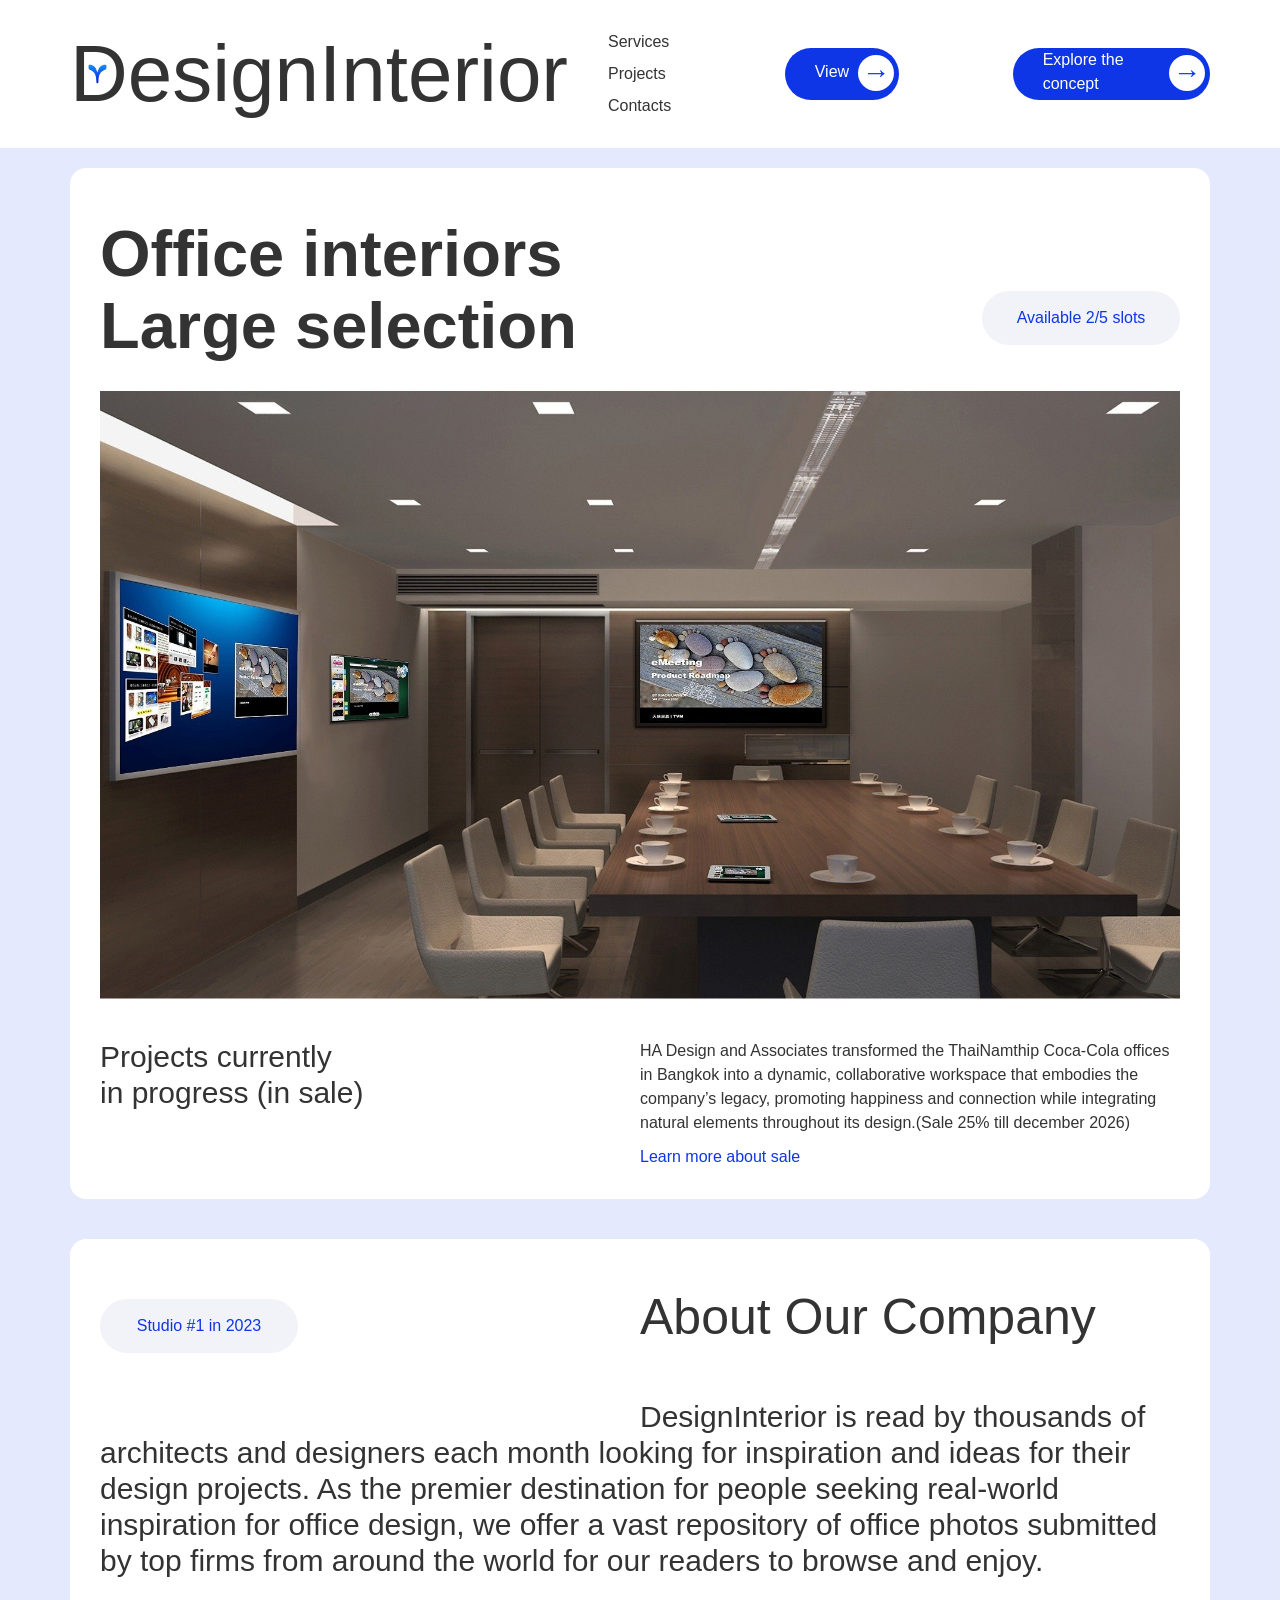
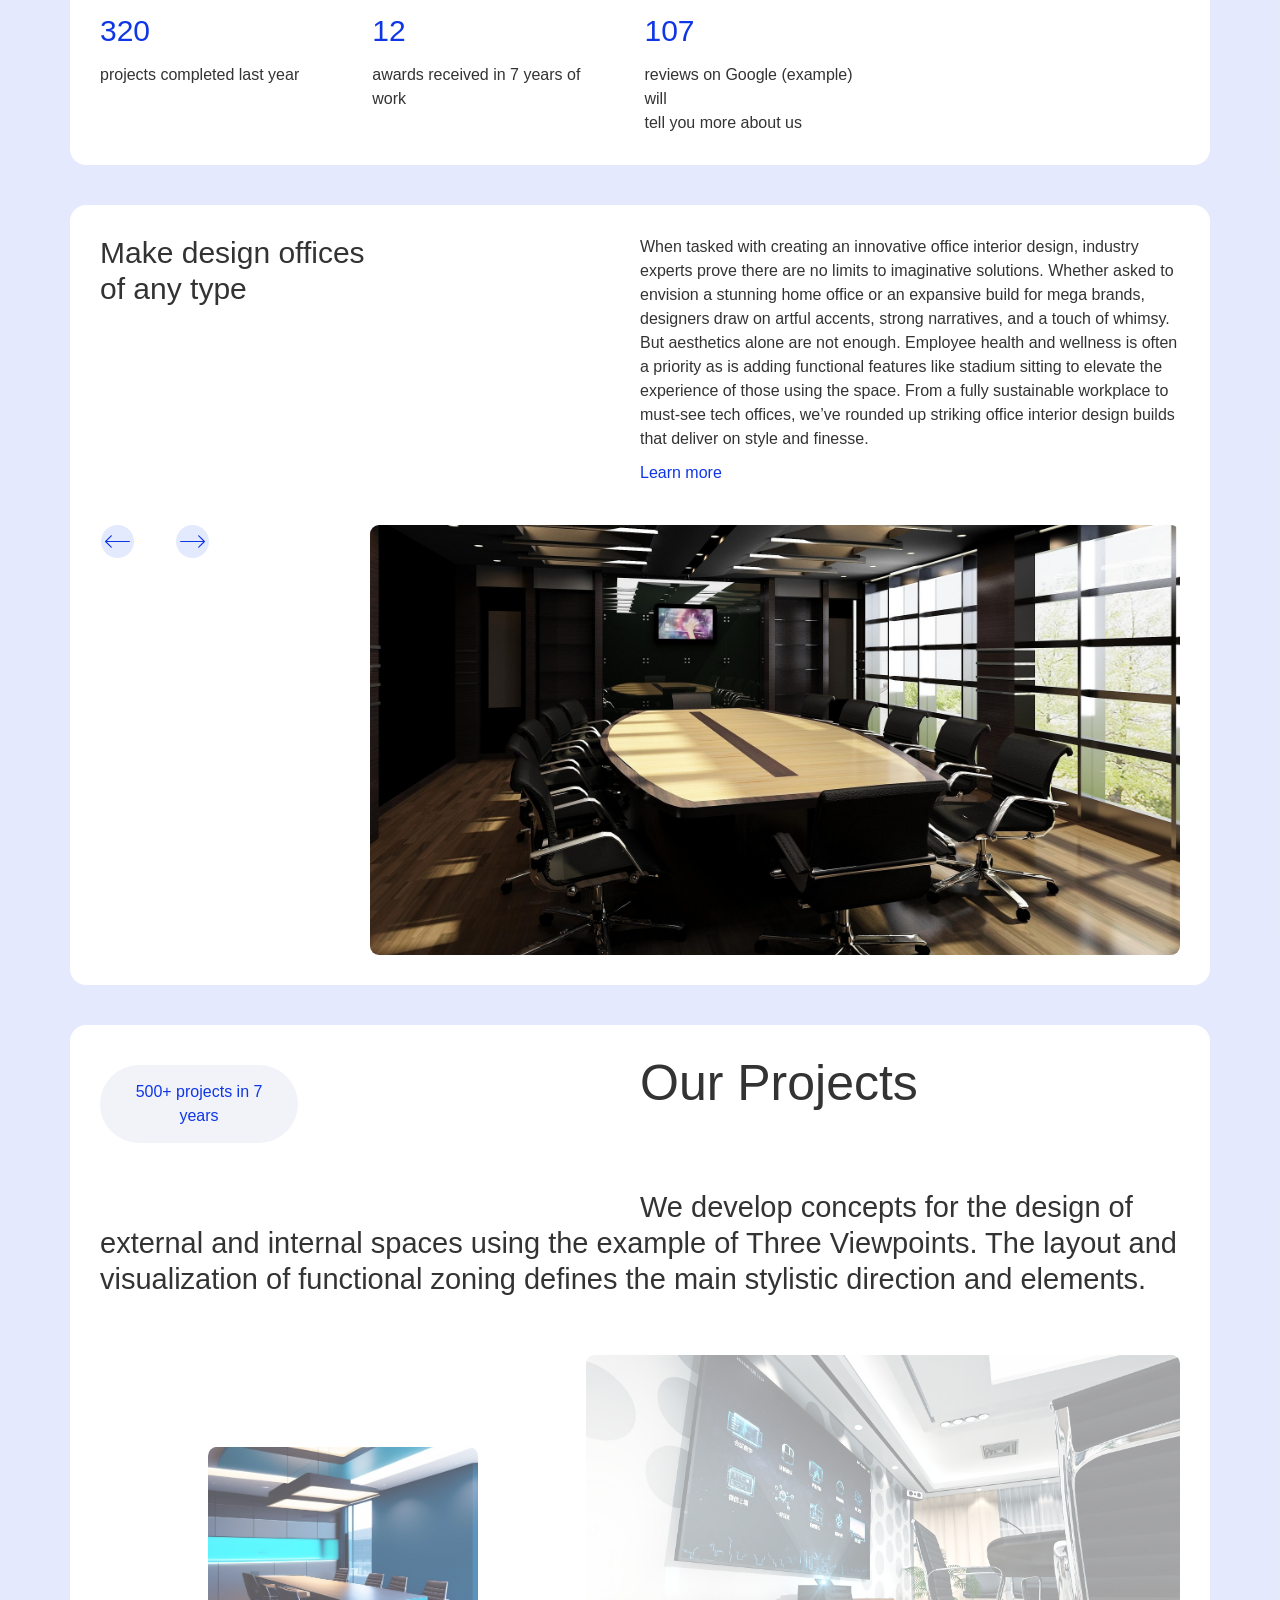
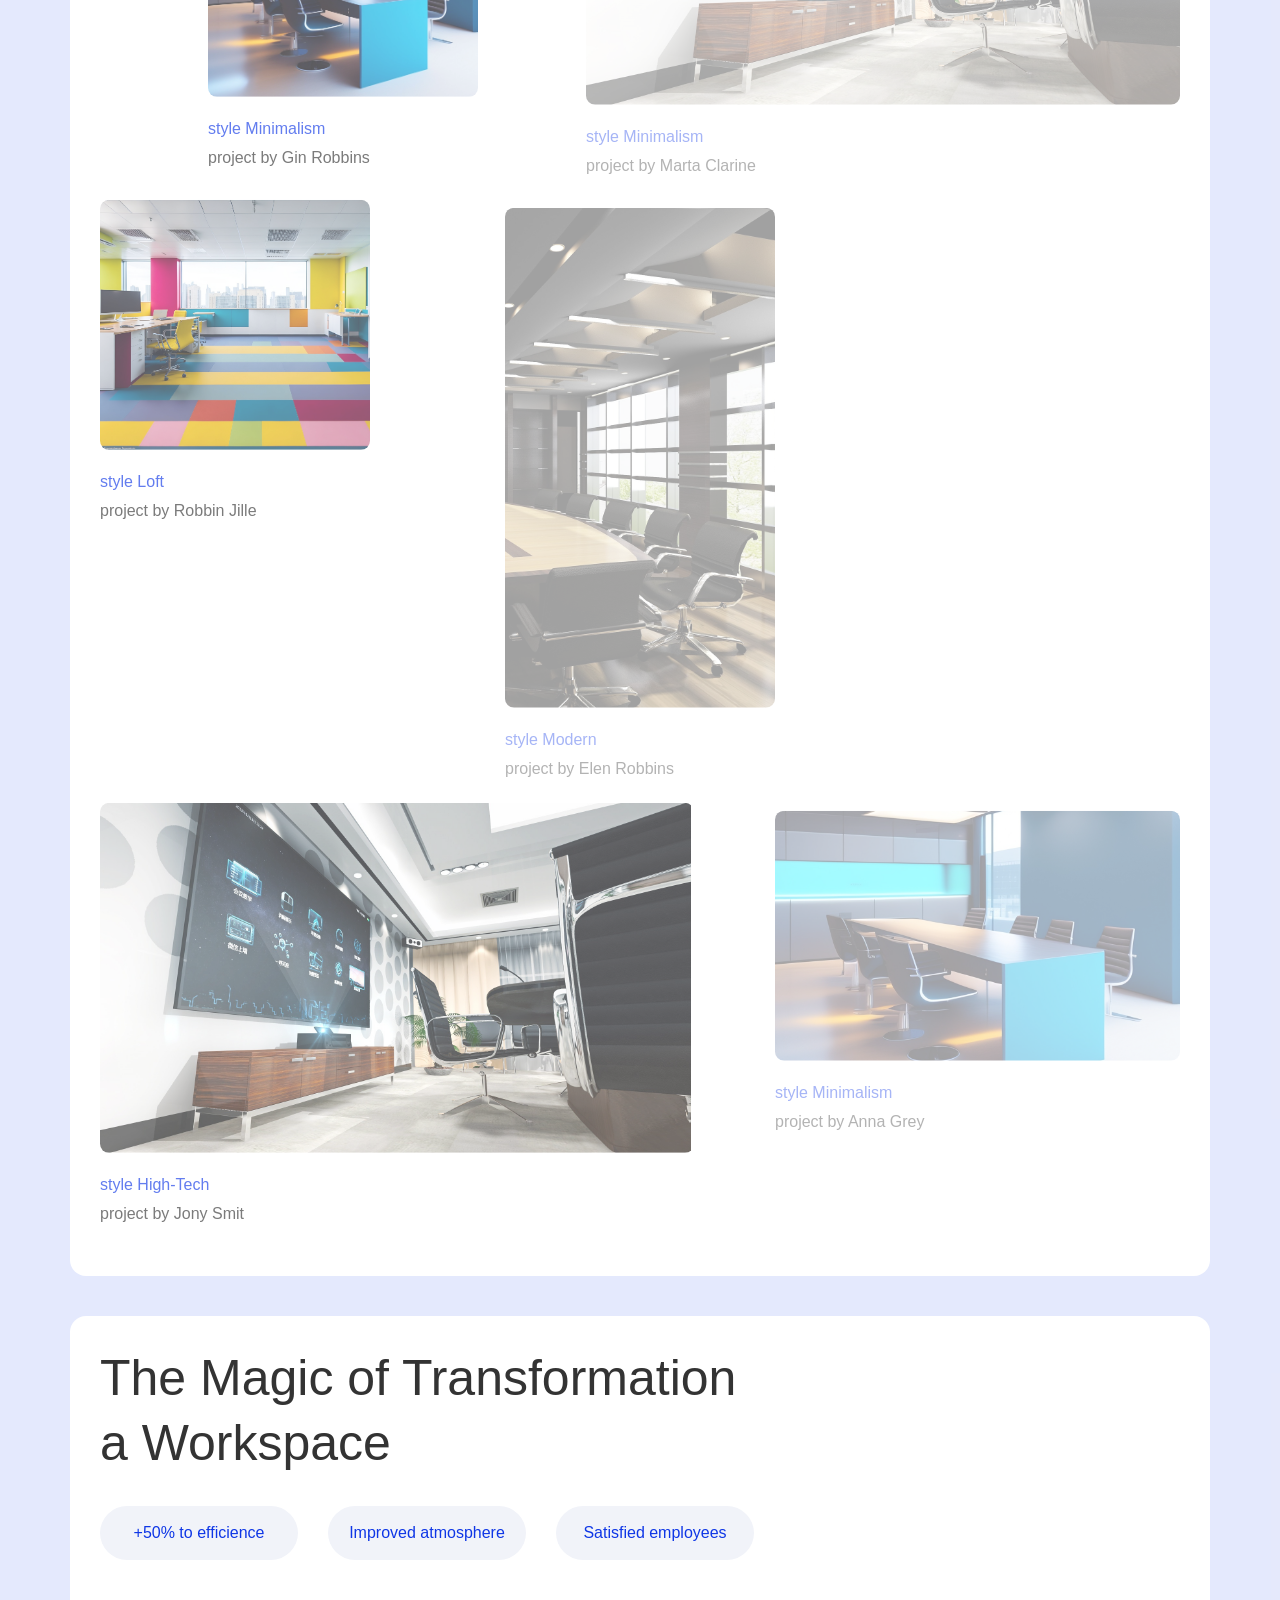
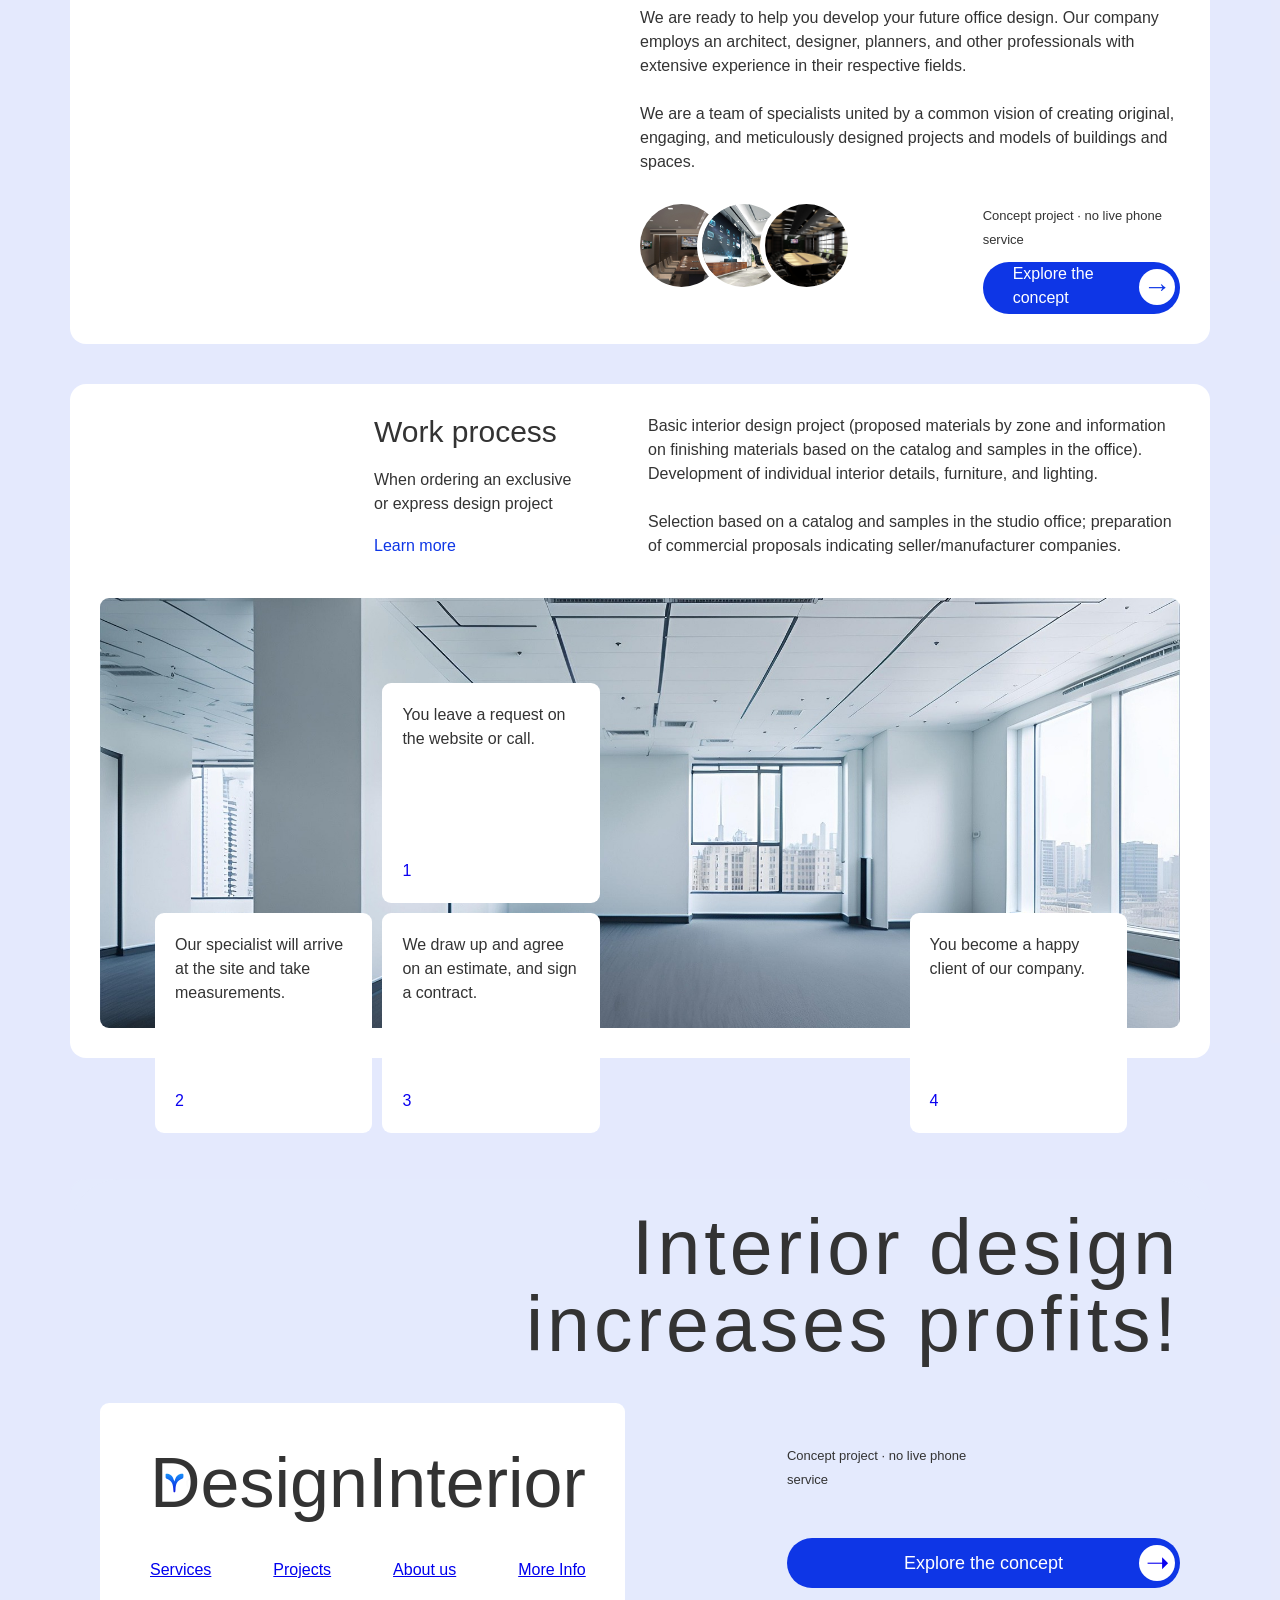
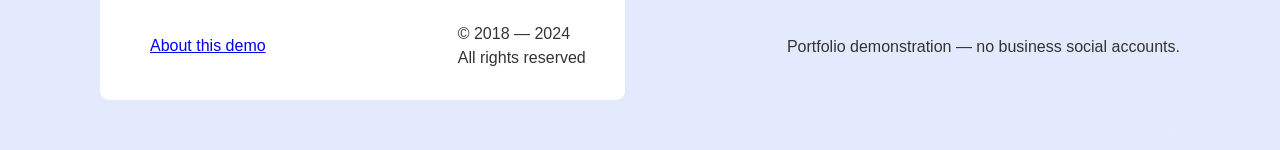
==== commit 7cf5ac55: "Add GSAP motion and refine responsive navigation and button interactions" ====
--- a/index.html
+++ b/index.html
@@ -76,9 +76,14 @@
                 display: none!important;
            }
         </style>
+        <script src="gsap-3.13.0.min.js" defer></script>
+
+        <script src="ScrollTrigger-3.13.0.min.js" defer></script>
+        <script src="hero-motion.js" defer></script>
+        <script src="projects-motion.js" defer></script>
+        <script src="hero-parallax.js" defer></script>
     </head>
     <body>
-<aside class="demo-notice">Portfolio concept built with Webflow. The business details and statistics are illustrative. No accounts are created.</aside>
         <div
             data-animation="default"
             data-collapse="none"
@@ -91,21 +96,19 @@
             <div class="container-hero flex">
                 <a href="#" class="logo-nav">DesignInterior</a>
                 <nav role="navigation" class="nav-menu w-nav-menu">
-                    <a href="#servieces" class="menu-item-nav w-nav-link">Services</a
-                    ><a href="#Reviews" class="menu-item-nav w-nav-link">Projects</a
-                    ><a href="#contacts" class="menu-item-nav w-nav-link">Contacts</a>
+                    <a href="#servieces" class="menu-item-nav w-nav-link"><span class="nav-label-glow">Services</span></a
+                    ><a href="#Reviews" class="menu-item-nav w-nav-link"><span class="nav-label-glow">Projects</span></a
+                    ><a href="#contacts" class="menu-item-nav w-nav-link"><span class="nav-label-glow">Contacts</span></a>
                 </nav>
                 <div class="phon-nav">
-                    <div class="registration">Interactive demo</div>
                     <a data-w-id="2e2c09ef-ed6f-c383-bbce-eebb34027a79" href="#" class="button-nav w-inline-block"
-                        ><div class="btn-title-nav">View demo</div>
-                        <div class="arrow-text">→</div></a
+                        ><div class="btn-title-nav">View</div>
+                        <div class="arrow-text"><span class="button-arrow-glyph" aria-hidden="true">→</span></div></a
                     >
                 </div>
-                <div class="phon-nav">
-                    <span class="demo-contact">Concept project · no live phone service</span><a href="#workspace" class="button-nav w-inline-block"
+                <div class="phon-nav"><a href="#workspace" class="button-nav w-inline-block"
                         ><div class="btn-title-nav">Explore the concept</div>
-                        <div class="arrow-text">→</div></a
+                        <div class="arrow-text"><span class="button-arrow-glyph" aria-hidden="true">→</span></div></a
                     >
                 </div>
             </div>
@@ -117,13 +120,13 @@
                         <h1 class="h1-text-main">Office interiors<br />Large selection</h1>
                         <div class="text-block">Available 2/5 slots</div>
                     </div>
-                    <img
+                    <div class="hero-photo-reveal"><div class="hero-photo-depth"><img
                         src="69a896fa397954fa14888b35_cdu445-interior-design-828545_1920.jpg"
-                        loading="lazy"
+                        loading="eager"
                         sizes="(max-width: 1920px) 100vw, 1920px"
                         alt=""
                         class="img-main"
-                    />
+                    /></div></div>
                     <div class="w-layout-grid grid-main">
                         <h2 class="text-left-main">Projects currently <br />in progress (in sale)</h2>
                         <div class="div-right-main">
@@ -383,12 +386,7 @@
                         <div class="phone-nav-copy">
                             <span class="demo-contact">Concept project · no live phone service</span><a href="#workspace" class="button-nav w-inline-block"
                                 ><div class="btn-title-nav">Explore the concept</div>
-                                <img
-                                    src="69a723e8b262e1ba649b5d27_Frame%20(1).svg"
-                                    loading="lazy"
-                                    alt=""
-                                    class="a"
-                            /></a>
+                                <div class="arrow-text"><span class="button-arrow-glyph" aria-hidden="true">→</span></div></a>
                         </div>
                     </div>
                 </div>
@@ -467,7 +465,7 @@
                         <div class="div-right-footer">
                             <span class="demo-contact">Concept project · no live phone service</span><a href="#workspace" class="button-footer w-inline-block"
                                 ><div class="text-block-2">Explore the concept</div>
-                                <div class="arrow-footer">➝</div></a
+                                <div class="arrow-footer"><span class="button-arrow-glyph" aria-hidden="true">➝</span></div></a
                             >
                             <div class="social-footer"><span>Portfolio demonstration — no business social accounts.</span></div>
                         </div>
@@ -496,26 +494,18 @@
         <script
             src="webflow.schunk.36b8fb49256177c8.js"
             type="text/javascript"
-            integrity="sha384-4abIlA5/v7XaW1HMXKBgnUuhnjBYJ/Z9C1OSg4OhmVw9O3QeHJ/qJqFBERCDPv7G"
-            crossorigin="anonymous"
         ></script>
         <script
             src="webflow.schunk.f383f5e6d5965c7d.js"
             type="text/javascript"
-            integrity="sha384-QnOp7fbOcrKXZDi7+0fkHJk90FV9G/AoswfyaoltjC7RwYWcCfFhbXP4nXa9dqGz"
-            crossorigin="anonymous"
         ></script>
         <script
             src="webflow.schunk.dac51c455b7e76af.js"
             type="text/javascript"
-            integrity="sha384-ZQ6U9fIU+7NO4yp5YptTIwCSqp+zvOO+9sjFM6NR3D4Ma7CCSf/lR7Ilthe4YRiw"
-            crossorigin="anonymous"
         ></script>
         <script
             src="webflow.b1dc02e5.c72d580f8ec2b47b.js"
             type="text/javascript"
-            integrity="sha384-Hwu9du25XjBzNuhP6KirnyAP1OPxMgghkKRW8ZTAP6S3lanaCJcSmloBks553b7W"
-            crossorigin="anonymous"
         ></script>
 <script src="demo.js"></script>
     </body>
--- a/styles.css
+++ b/styles.css
@@ -4050,7 +4050,6 @@
   .navbar .container-hero.flex { flex-wrap: wrap; gap: 16px; }
   .navbar .phon-nav { max-width: 100%; }
 }
-.demo-notice { padding: 12px 20px; background: #24332e; color: white; text-align: center; font-size: 14px; }
 .demo-contact { font-size: 13px; max-width: 180px; }
 #demo-dialog { width: min(480px, calc(100% - 32px)); max-height: 90dvh; overflow: auto; border: 0; border-radius: 16px; padding: 32px; color: #202020; }
 #demo-dialog::backdrop { background: #0009; }
@@ -4088,3 +4087,110 @@
   .slider-design .img-design { width: 100%; }
   .slider-design .arrow-design { top: 0; }
 }
+
+/* Button links keep their label free of browser link underlines. */
+a.button-nav, a.button-nav:hover, a.button-nav:focus, a.button-nav:active,
+a.button-nav .btn-title-nav { text-decoration: none; }
+
+/* Hero photo mask preserves the existing image sizing and page layout. */
+.hero-photo-reveal { overflow: hidden; }
+.hero-photo-reveal > .img-main { display: block; transform-origin: center; }
+
+/* Let GSAP own opacity/transform; preserve the existing caption hover spacing. */
+#Reviews .link-progect { transition: letter-spacing .555s; }
+@media (prefers-reduced-motion: reduce) { #Reviews .link-progect { transition: none; } }
+
+.hero-photo-depth > .img-main { display: block; }
+
+
+/* Button arrows move inside a stationary circle. */
+.button-arrow-glyph { display: inline-block; transition: transform 350ms ease-in-out; }
+:is(.button-nav, .button-footer) :is(.arrow-text, .arrow-footer) { transition: background-color 350ms ease-in-out, color 350ms ease-in-out; border: 0; }
+@media (hover: hover) and (pointer: fine) {
+  :is(.button-nav, .button-footer):hover .button-arrow-glyph { transform: translateX(3px); }
+  :is(.button-nav, .button-footer):hover :is(.arrow-text, .arrow-footer) { background-color: #e5e9ff; color: #0e36e6; }
+}
+:is(.button-nav, .button-footer):focus-visible .button-arrow-glyph { transform: translateX(3px); }
+:is(.button-nav, .button-footer):focus-visible :is(.arrow-text, .arrow-footer) { background-color: #e5e9ff; color: #0e36e6; }
+@media (prefers-reduced-motion: reduce) {
+  .button-arrow-glyph { transform: none !important; transition: none; }
+  :is(.button-nav, .button-footer) :is(.arrow-text, .arrow-footer) { transition: none; }
+}
+
+/* Center arrow glyphs independently of inherited font metrics. */
+:is(.button-nav, .button-footer) :is(.arrow-text, .arrow-footer) {
+  display: flex; align-items: center; justify-content: center;
+  width: 36px; height: 36px; min-width: 36px; min-height: 36px;
+}
+.button-arrow-glyph {
+  display: flex; align-items: center; justify-content: center;
+  width: 100%; height: 100%; font-family: Arial, sans-serif;
+  font-size: 28px; line-height: 1;
+}
+
+/* Header anchors: a faint blue glow below the label, without a hard line. */
+.nav-label-glow { display: inline-block; position: relative; }
+.nav-label-glow::after {
+  content: ''; position: absolute; pointer-events: none;
+  left: 0; right: 0; bottom: -3px; height: 4px;
+  background: rgba(14,54,230,.3); border-radius: 50%;
+  filter: blur(3px); opacity: 0;
+  transition: opacity 350ms ease;
+}
+@media (hover: hover) and (pointer: fine) {
+  .menu-item-nav:hover .nav-label-glow::after { opacity: 1; }
+}
+.menu-item-nav:focus-visible .nav-label-glow::after { opacity: 1; }
+@media (prefers-reduced-motion: reduce) {
+  .nav-label-glow::after { transition: none; }
+}
+
+/* Header actions use a single row after removing their introductory labels. */
+.navbar .phon-nav { grid-template-rows: 52px; }
+
+/* Shared button treatment: white sweeps down as the blue fill retreats. */
+a.button-nav, a.button-footer {
+  color: #fff;
+  background-color: #0e36e6;
+  background-image: linear-gradient(to bottom, #fff 0%, #fff 50%, #0e36e6 50%, #0e36e6 100%);
+  background-size: 100% 200%;
+  background-position: 0 100%;
+  box-shadow: inset 0 0 0 1px #0e36e6;
+  text-decoration: none;
+  transition: background-position 555ms ease-in-out, color 555ms ease-in-out;
+}
+a.button-nav .btn-title-nav, a.button-footer .text-block-2 { color: inherit; }
+a.button-nav:hover, a.button-footer:hover,
+a.button-nav:focus-visible, a.button-footer:focus-visible {
+  color: #0e36e6;
+  background-color: #0e36e6;
+  background-position: 0 0;
+  box-shadow: inset 0 0 0 1px #0e36e6;
+  text-decoration: none;
+}
+@media (prefers-reduced-motion: reduce) {
+  a.button-nav, a.button-footer { transition: none; }
+}
+
+/* Tablet header: keep the logo, navigation and both actions in one row. */
+@media screen and (min-width: 768px) and (max-width: 991px) {
+  .navbar .container-hero.flex {
+    display: grid;
+    grid-template-columns: auto minmax(0, 1fr) auto auto;
+    align-items: center;
+    gap: 14px;
+  }
+  .navbar .logo-nav {
+    font-size: clamp(44px, 5.6vw, 55px);
+    line-height: 1.15;
+    white-space: nowrap;
+    background-size: .8em;
+  }
+  .navbar .phon-nav { margin: 0; }
+  .navbar .phon-nav .button-nav { padding-left: 18px; padding-right: 46px; }
+  .navbar .phon-nav:last-child .button-nav { width: 176px; }
+}
+
+@media screen and (min-width: 768px) and (max-width: 991px) {
+  .navbar .nav-menu { justify-self: center; }
+}
